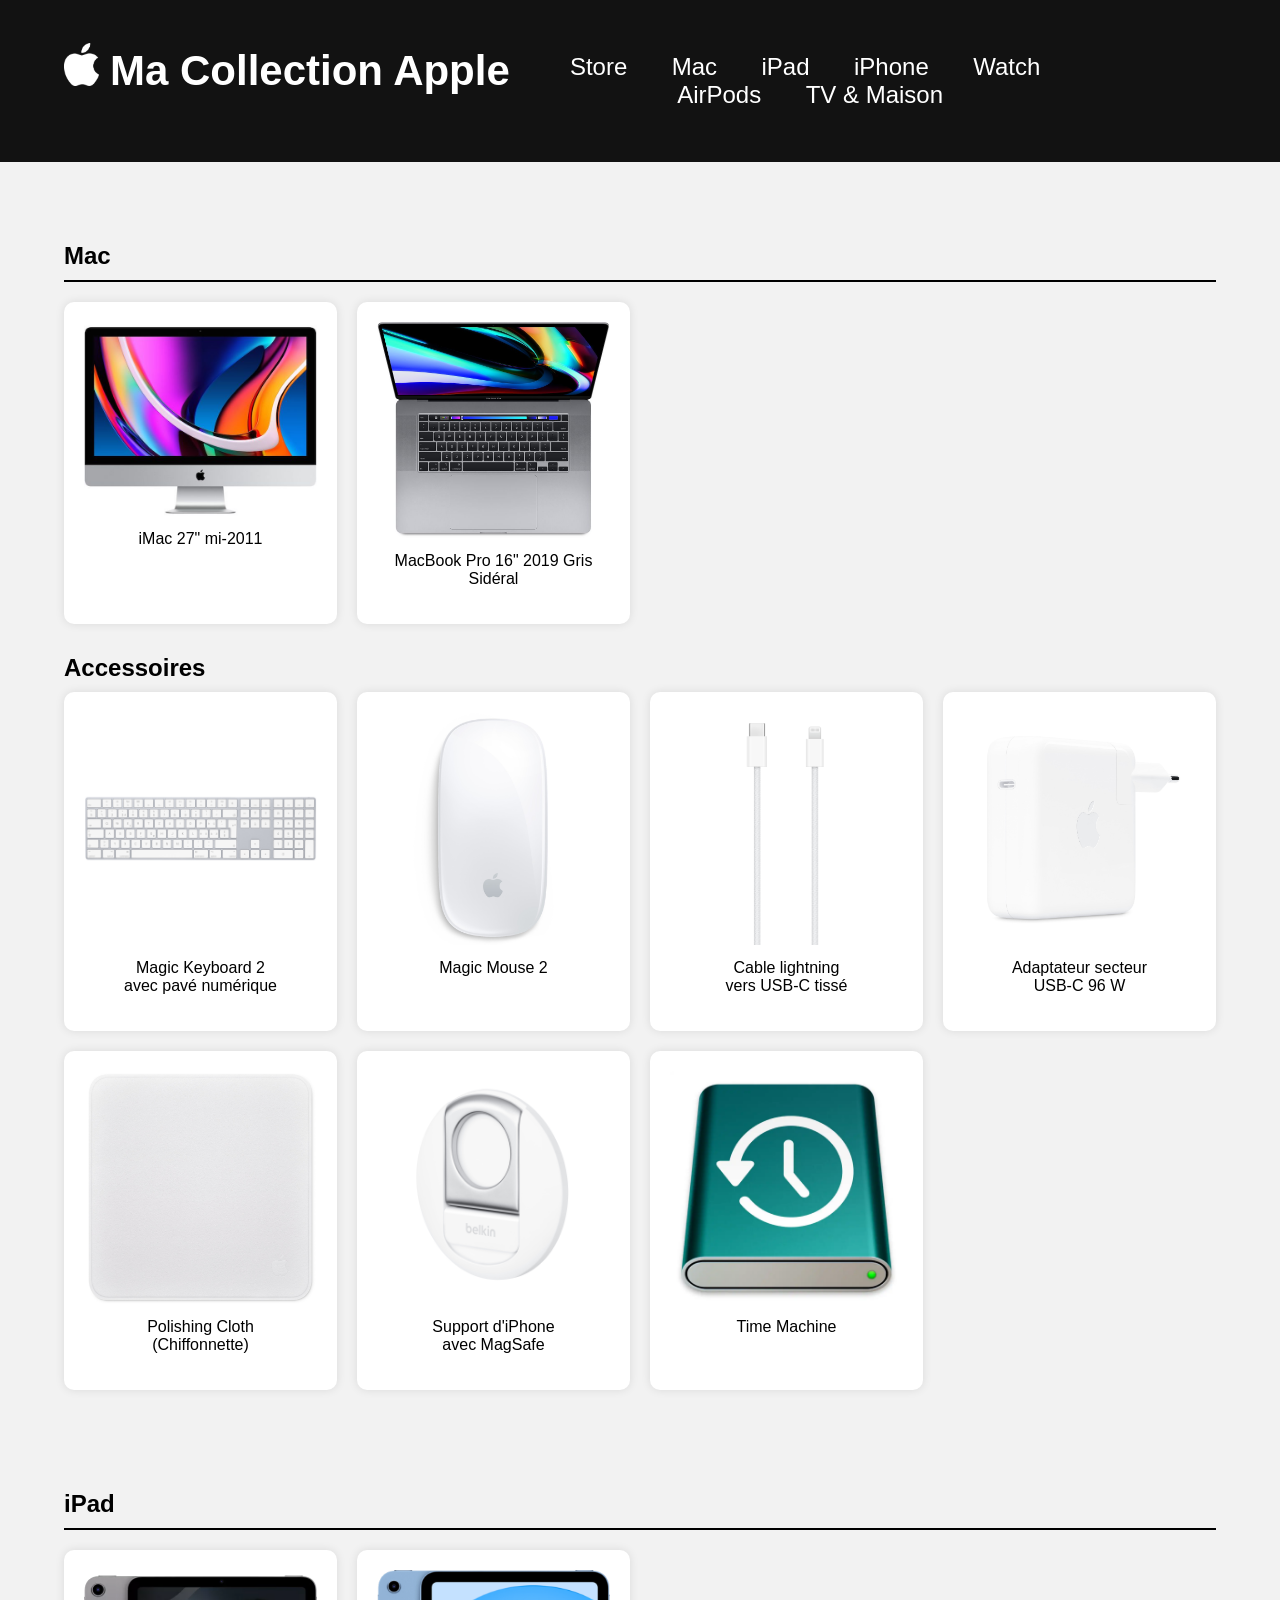
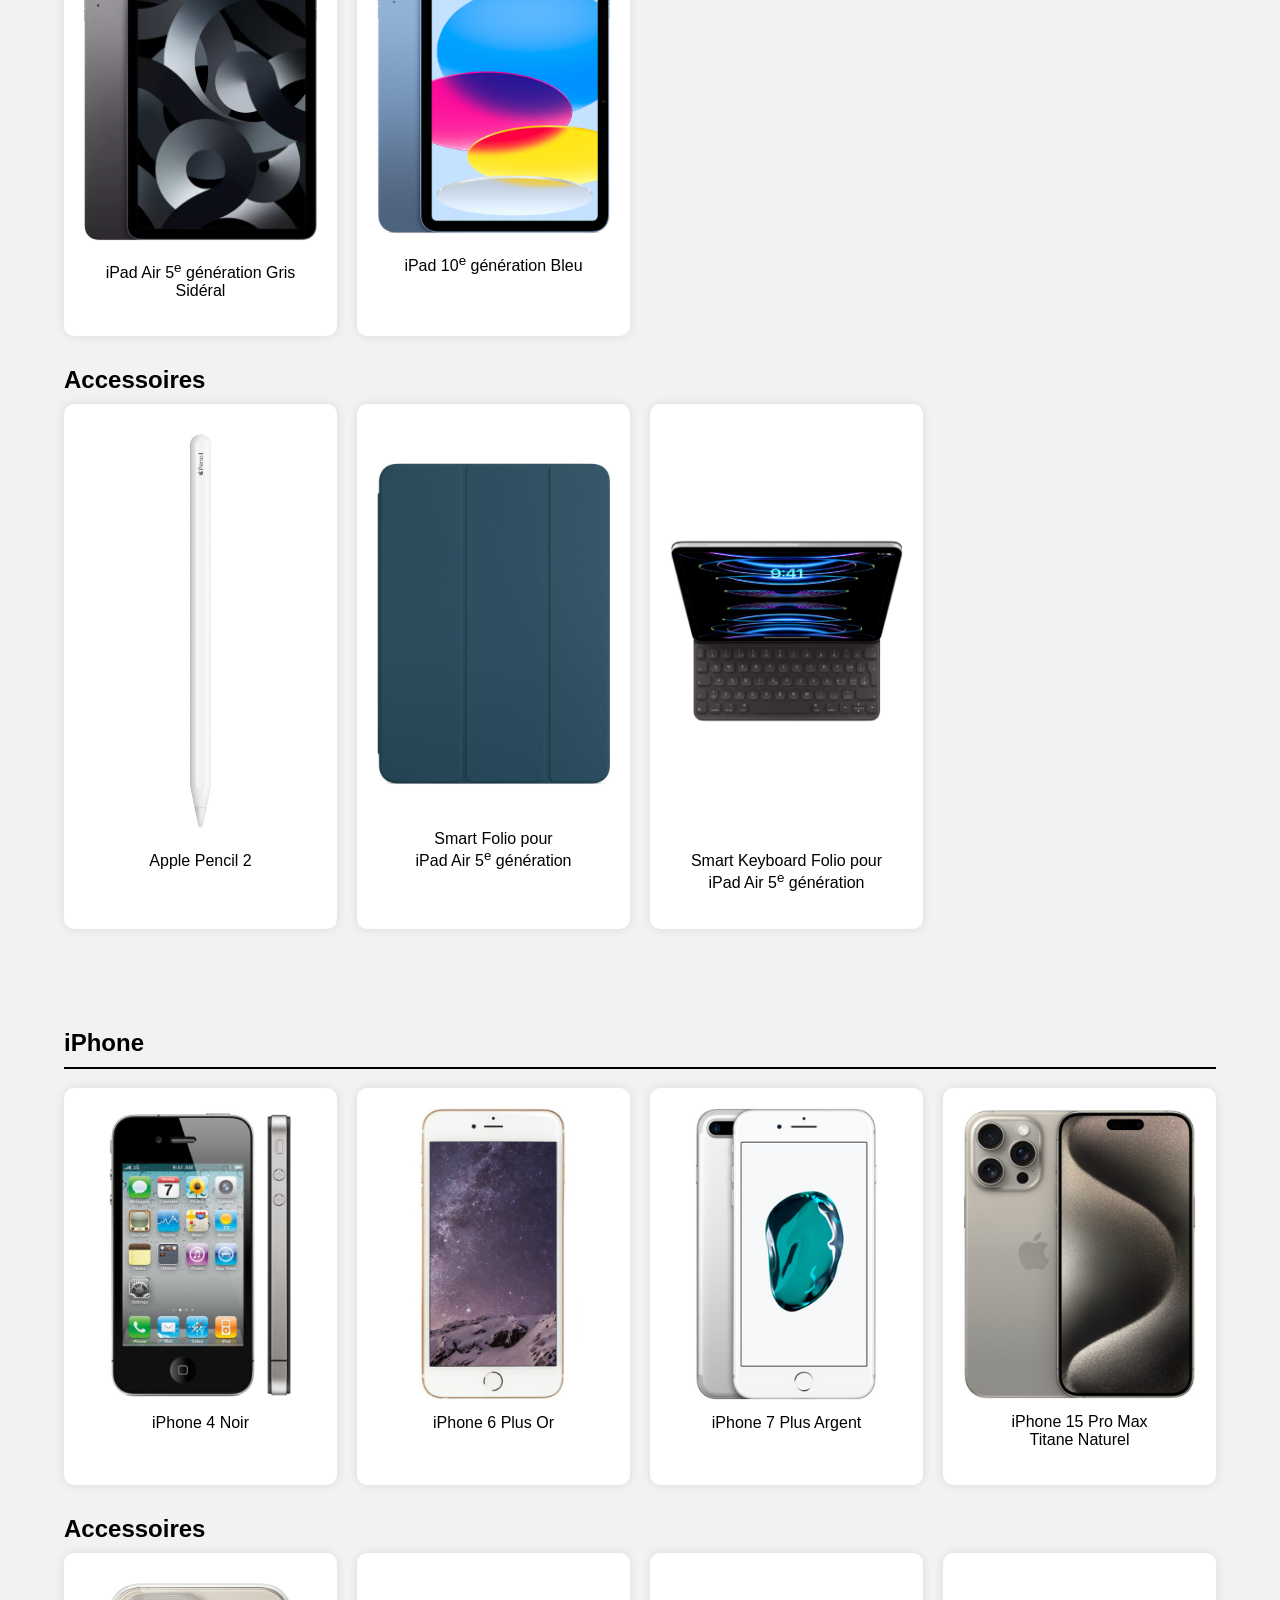
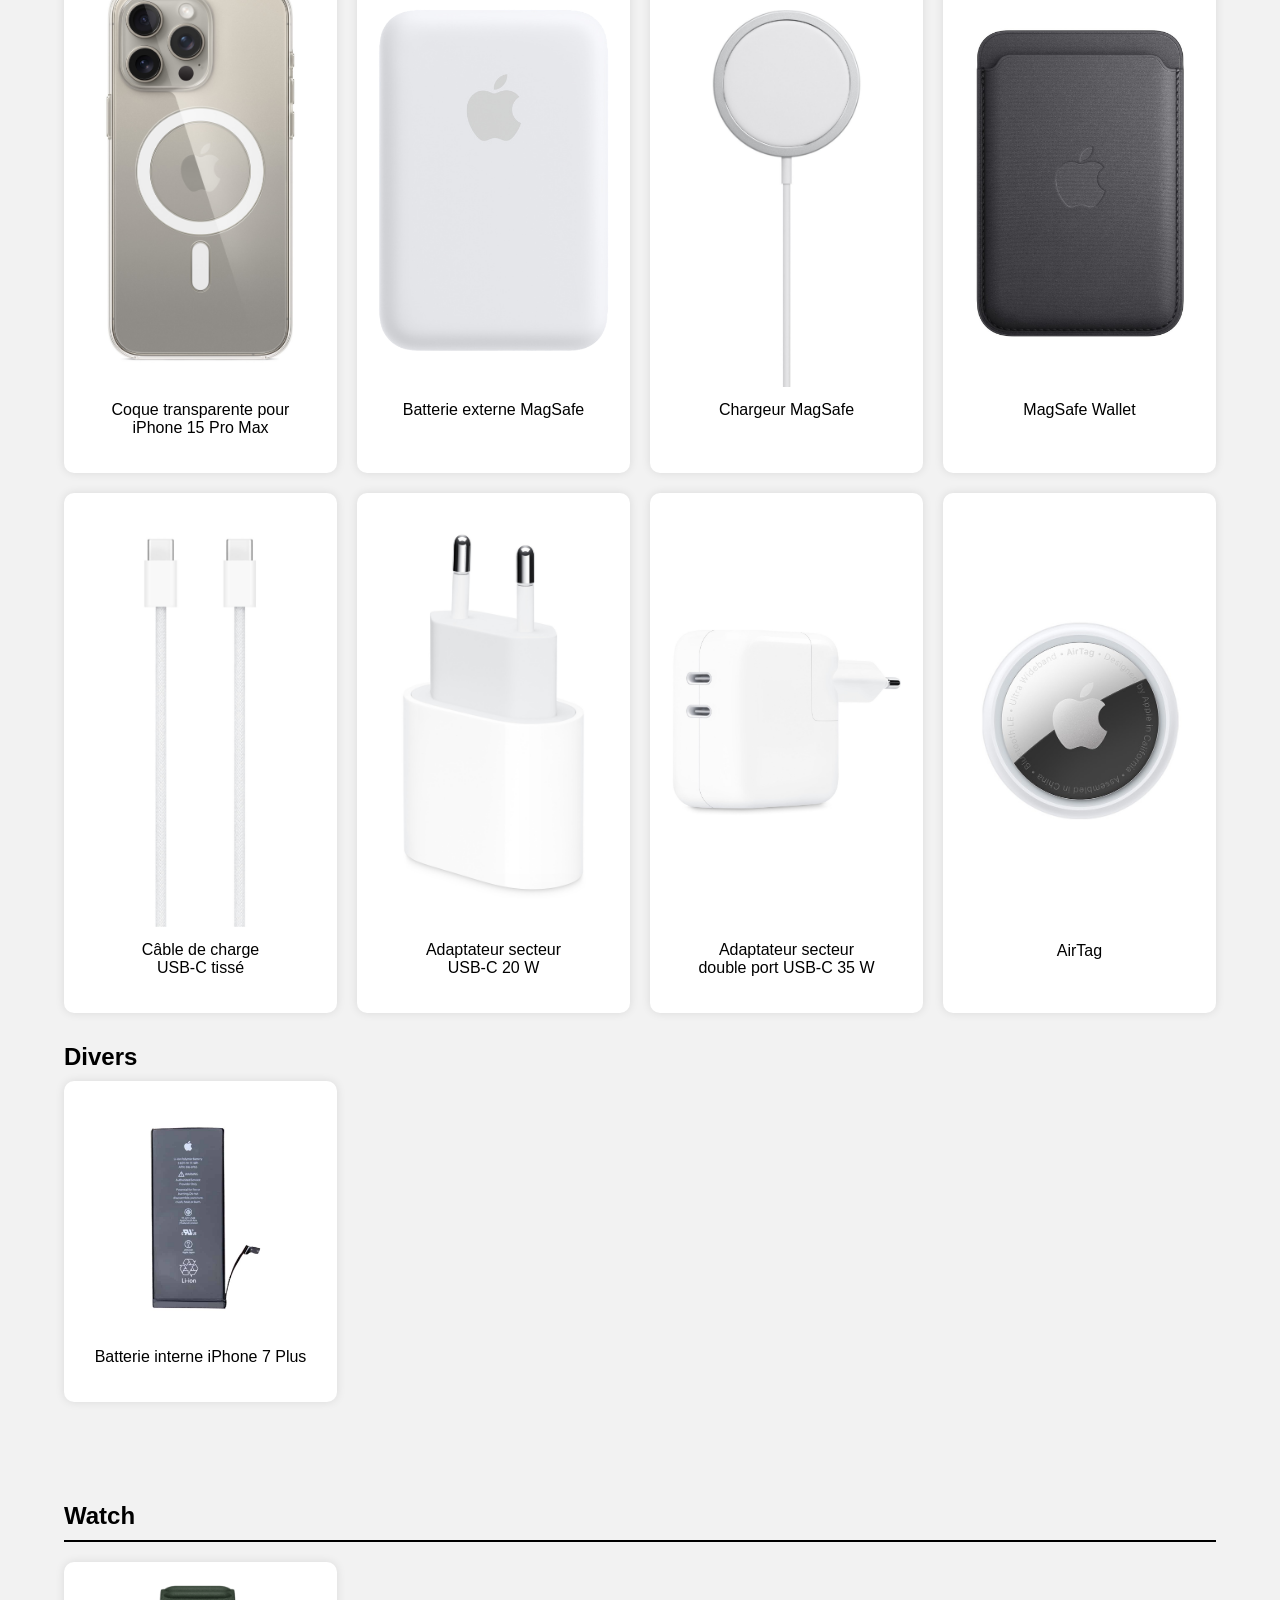
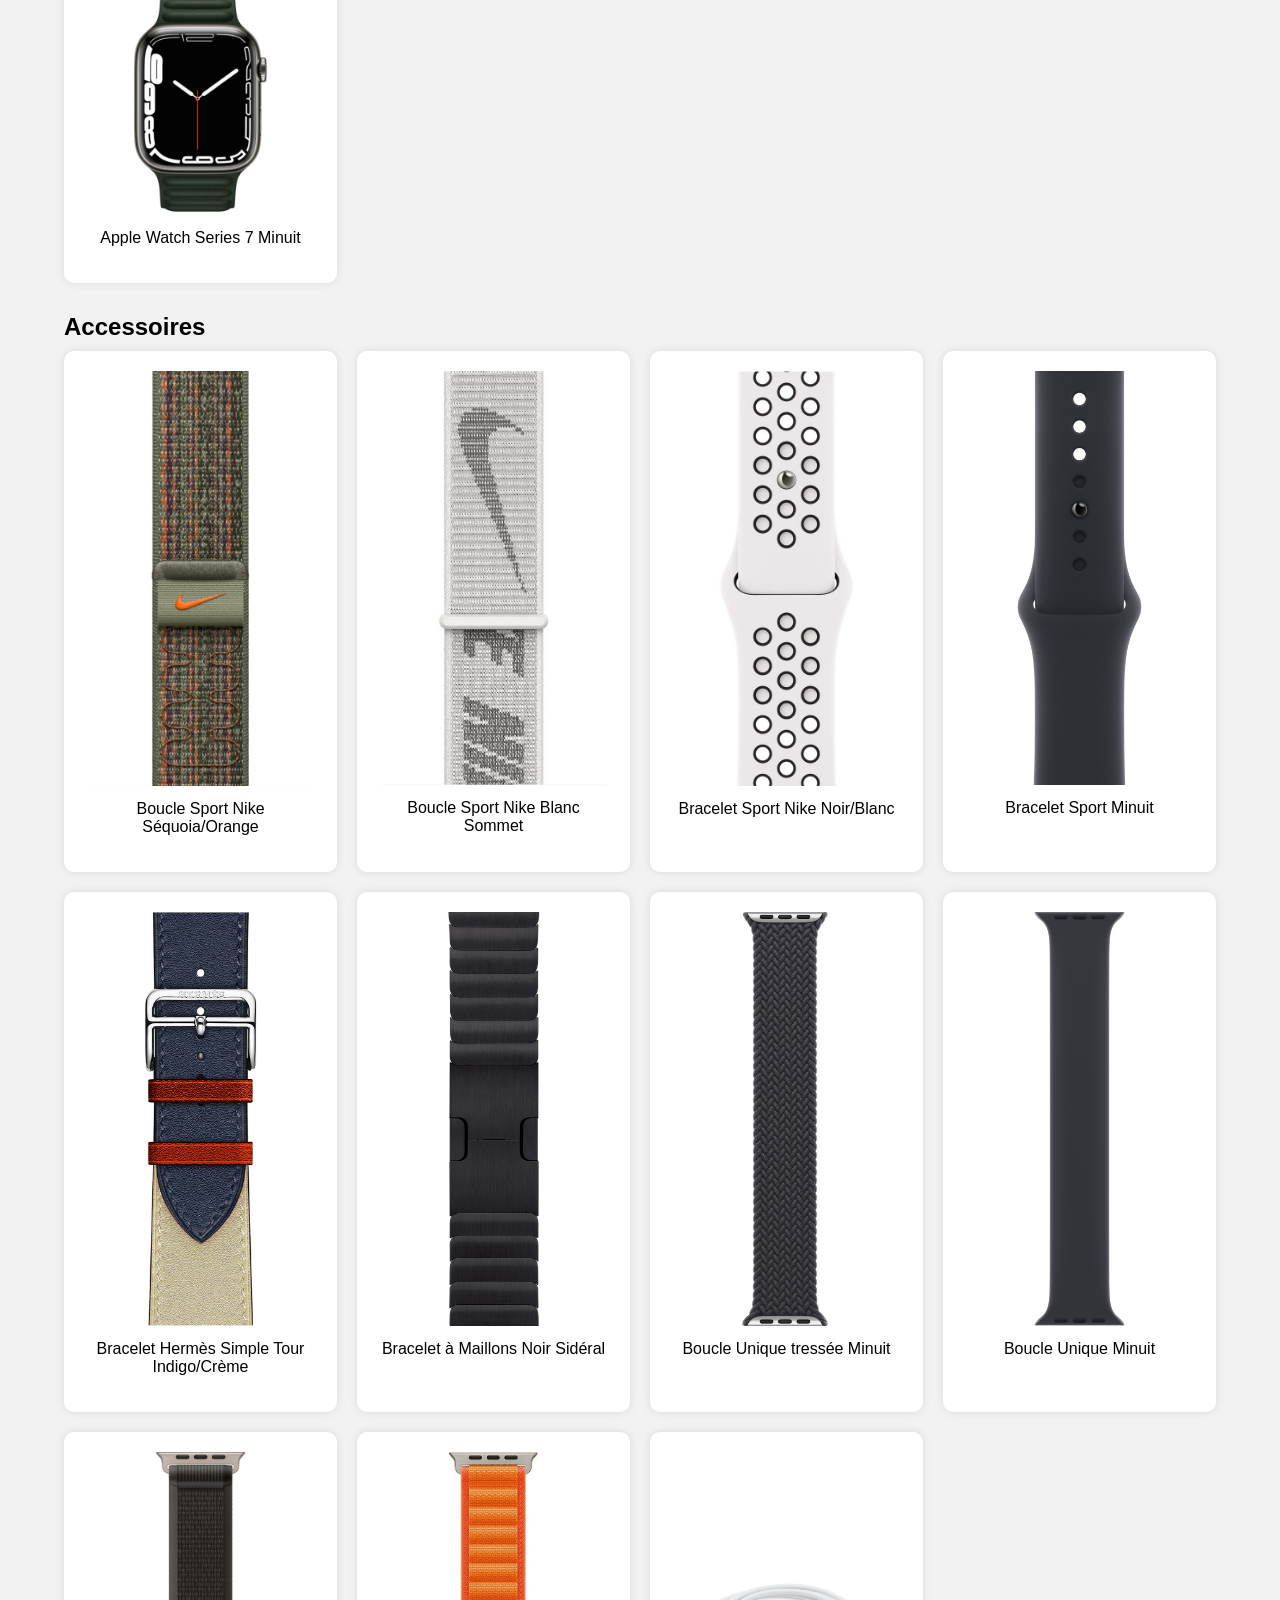
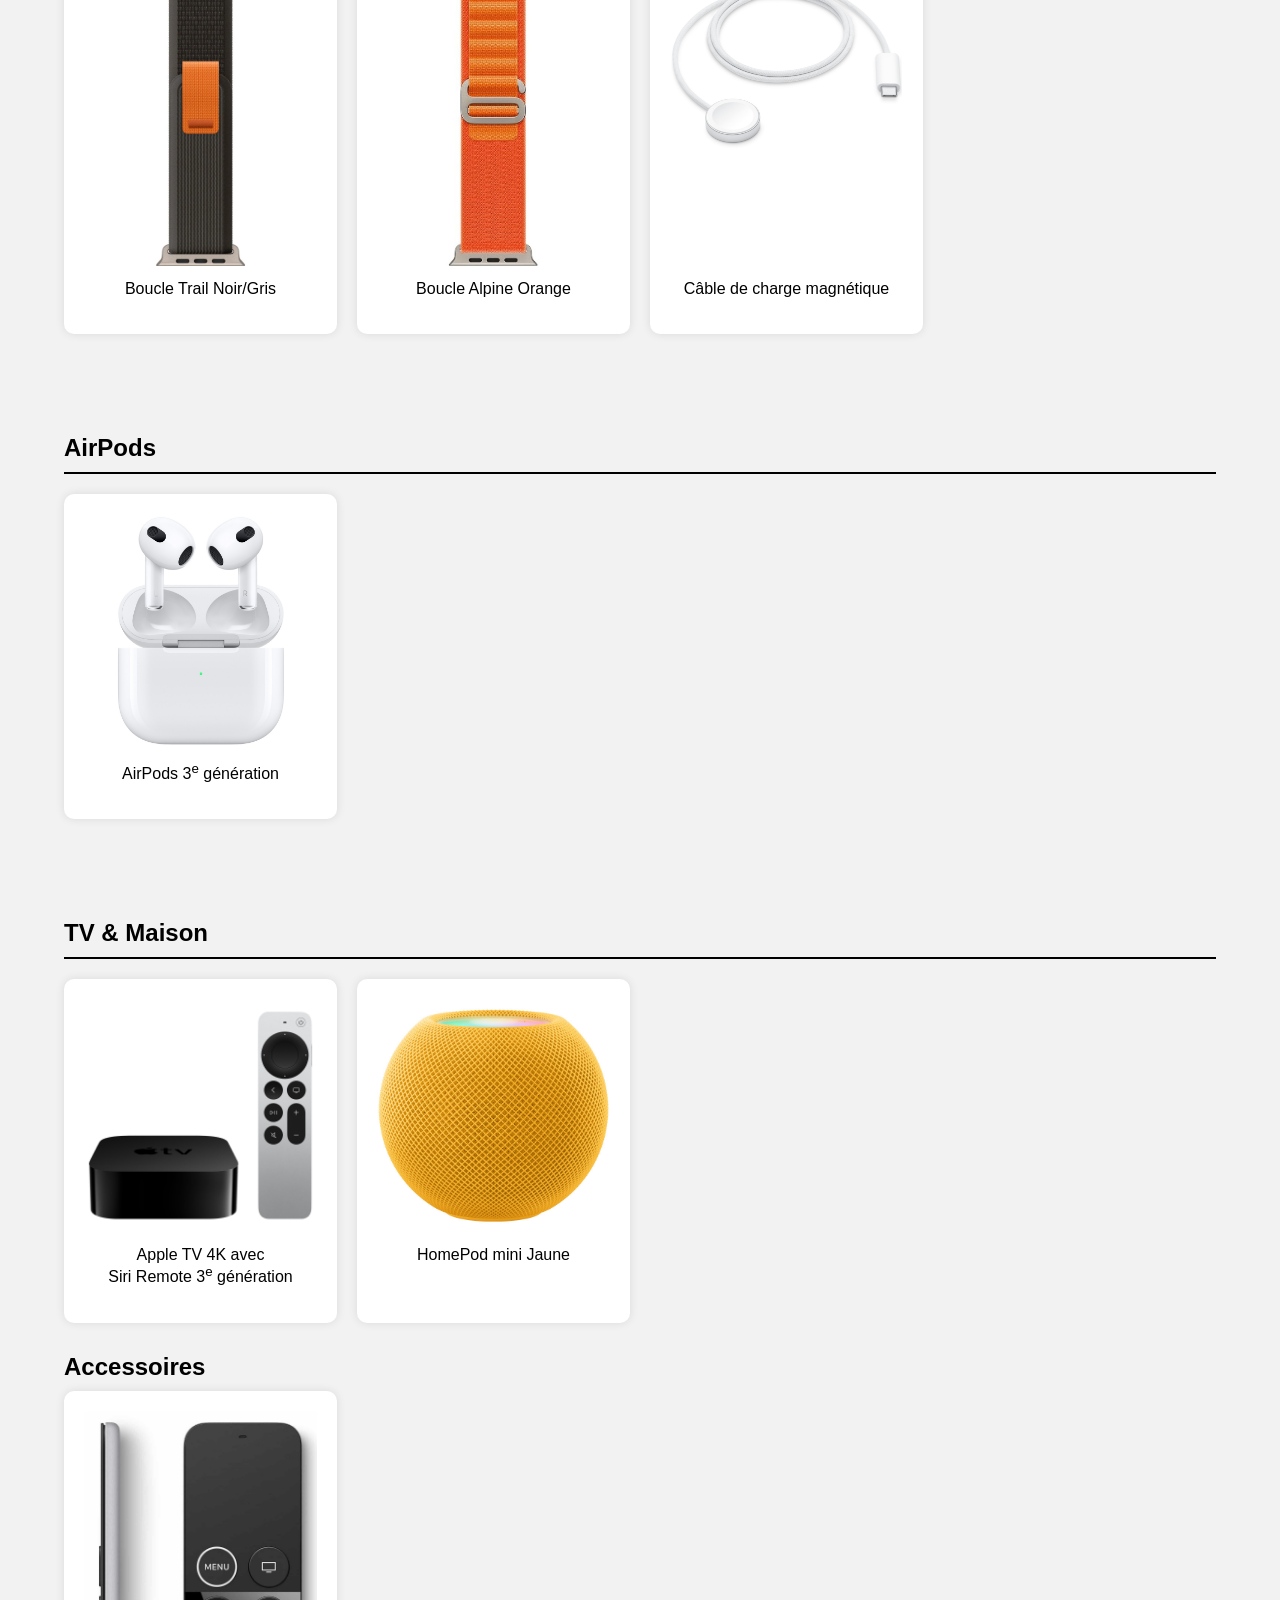
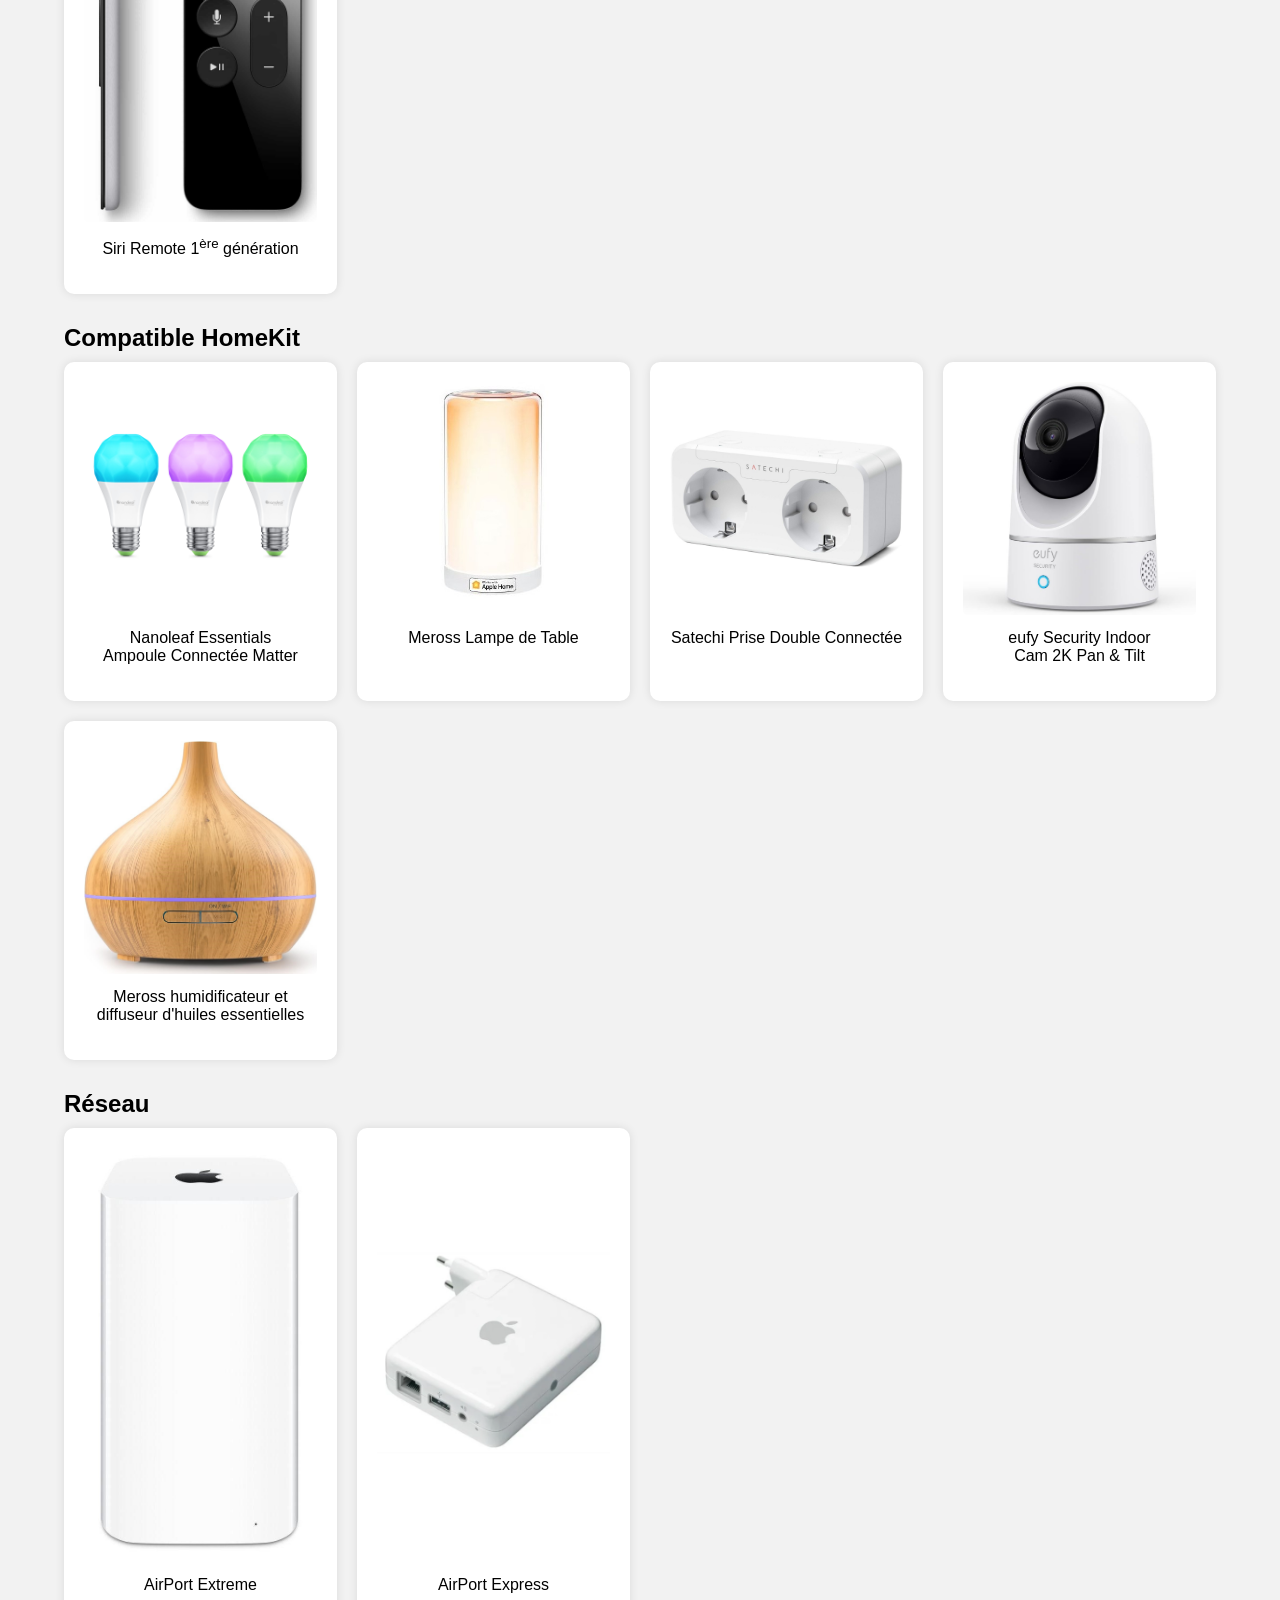
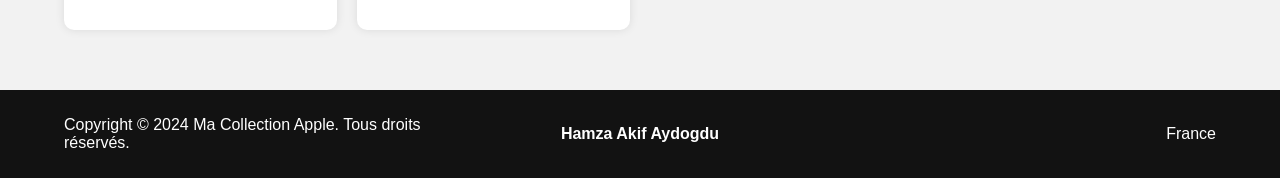
==== index.html @ ba4738dd "Modif de Fou" ====
<!DOCTYPE html>
<html lang="fr">

<head>
    <meta charset="UTF-8">
    <meta name="viewport" content="width=device-width, initial-scale=1.0">
    <title>Ma Collection Apple</title>
    <link rel="stylesheet" href="styles/styles.css">
    <link rel="shortcut icon" href="images/favicon.ico" type="image/x-icon">
    <link rel="apple-touch-icon" href="images/favicon.ico" type="image/x-icon">
    <link rel="icon" href="images/favicon.ico" type="image/x-icon">

    <script>
        function ouvrirOnglet() {
            var nouvelleFenetre = window.open("images/kiz_baddest_4K.jpg", "_blank");
            nouvelleFenetre.document.write('<html lang="en"><head><meta charset="UTF-8"><meta name="viewport" content="width=device-width, initial-scale=1.0"><title>K/DA</title><link rel="stylesheet" href="styles/styles_of_kiz.css"><link rel="shortcut icon" href="images/kiz.ico" type="image/x-icon"></head><body><div class="lejpg"><img src="images/kiz_baddest_4K.jpg" alt="Image K/DA"></div></body></html>');
            nouvelleFenetre.document.close();
        }
    </script>
</head>

<body>
    <header>
        <div class="container">
            <div class="logo">
                <img src="images/Apple_logo_white.png" alt="Logo Apple">
            </div>

            <div class="title">
                <h1>Ma Collection Apple</h1>
            </div>

            <nav>
                <div class="container">
                    <ul>
                        <li><a href="https://apple.com/fr/" target="_blank">Store</a></li>
                        <li><a href="#mac">Mac</a></li>
                        <li><a href="#ipad">iPad</a></li>
                        <li><a href="#iphone">iPhone</a></li>
                        <li><a href="#watch">Watch</a></li>
                        <li><a href="#airpods">AirPods</a></li>
                        <li><a href="#tvetmaison">TV &amp; Maison</a></li>
                    </ul>
                </div>
            </nav>
        </div>
    </header>

    <main>
        <!-- Mac -->
        <section id="mac" class="section">
            <div class="container">
                <h2>Mac</h2>

                <div class="grid">
                    <div class="product" title="iMac 27 Pouces Mi 2011, Argent">
                        <a href="https://support.apple.com/fr-fr/112569" target="_blank">
                            <img src="images/mac/imac-27.jpeg" alt='Image iMac 27" mi-2011'>
                        </a>
                        <p>iMac 27" mi-2011</p>
                    </div>

                    <div class="product" title="MacBook Pro 16 Pouces 2019, Gris sidéral">
                        <a href="https://support.apple.com/fr-fr/111932" target="_blank">
                            <img src="images/mac/macbookpro.jpeg" alt='Image MacBook Pro 16" 2019'>
                        </a>
                        <p>MacBook Pro 16" 2019 Gris Sidéral</p>
                    </div>
                </div>

                <nav>
                    <ul>
                        <li>
                            <b>Accessoires</b>
                        </li>
                    </ul>
                </nav>

                <div class="grid">
                    <div class="product" title="Le Magic Keyboard avec pavé numérique est un clavier étendu doté de touches de navigation pour un défilement rapide et de touches fléchées de taille standard pour les jeux. Son mécanisme à ciseaux garantit stabilité et précision de frappe, tandis que son profil abaissé assure confort d'utilisation. Le pavé numérique est parfait pour les tâches financières, et avec sa batterie intégrée offrant une longue autonomie, il reste opérationnel pendant au moins un mois entre deux charges.">
                        <a href="https://www.apple.com/fr/shop/product/MQ052SM/A/magic-keyboard-avec-pav%C3%A9-num%C3%A9rique-suisse" target="_blank">
                            <img src="images/mac/accessoires/magic_keyboard2.jpeg" alt="Image Magic keyboard">
                        </a>
                        <p>Magic Keyboard 2 <br> avec pavé numérique</p>
                    </div>

                    <div class="product" title="Sans fil et rechargeable, la Magic Mouse 2 offre un design optimisé pour une navigation fluide. Sa surface Multi-Touch permet des gestes intuitifs comme le balayage entre les pages web. Livrée avec un câble tissé USB-C vers Lightning pour la recharge et la connexion, elle se connecte automatiquement à votre Mac dès le déballage et offre environ un mois d'autonomie.">
                        <a href="https://www.apple.com/fr/shop/product/MK2E3Z/A/magic-mouse-surface-multi%E2%80%91touch-blanc" target="_blank">
                            <img src="images/mac/accessoires/magic_mouse2.jpeg" alt="Image Magic mouse">
                        </a>
                        <p>Magic Mouse 2</p>
                    </div>

                    <div class="product" title="Cable lightning vers USB-C tissé (Disponible uniqument avec les accessoires Magic Mouse, Magic Trackpad et Magic Keyboard)">
                        <a href="https://www.apple.com/fr/shop/product/MK2E3Z/A/magic-mouse-surface-multi%E2%80%91touch-blanc" target="_blank">
                            <img src="images/mac/accessoires/cable lightning to usb-c tressée.jpeg" alt="Image cable lightning vers USB-C tissé">
                        </a>
                        <p>Cable lightning <br> vers USB-C tissé</p>
                    </div>

                    <div class="product" title="Adaptateur secteur USB-C 96 W">
                        <a href="https://www.apple.com/fr/shop/product/MW2L3ZM/A/adaptateur-secteur-usb%E2%80%91c-96-w" target="_blank">
                            <img src="images/mac/accessoires/adaptateur_secteur_usbc_96w.jpeg" alt="Image adaptateur secteur USB-C 96 W">
                        </a>
                        <p>Adaptateur secteur <br> USB-C 96 W</p>
                    </div>

                    <div class="product" title="Constituée d'un matériau non abrasif doux au toucher, la chiffonnette nettoie n'importe quel écran Apple, y compris ceux en verre nano-texturé, de façon efficace et sûre.">
                        <a href="https://www.apple.com/fr/shop/product/MW693ZM/A/chiffonnette" target="_blank">
                            <img src="images/mac/accessoires/polishing_cloth.jpeg" alt="Image Polishing Cloth">
                        </a>
                        <p>Polishing Cloth <br> (Chiffonnette)</p>
                    </div>

                    <div class="product" title="Fixez de façon sécurisée l'iPhone compatible MagSafe à votre Mac portable pour profiter des nouvelles fonctionnalités, continuité sur l'appareil photo de la dernière version de macOS - une solution très pratique pour des appels FaceTime">
                        <a href="https://www.apple.com/fr/shop/product/HQ642ZM/A/support-d%E2%80%99iphone-belkin-avec-magsafe-pour-mac" target="_blank">
                            <img src="images/mac/accessoires/belkin.jpeg" alt="Image Support d'iPhone Belkin avec MagSafe pour Mac">
                        </a>
                        <p>Support d'iPhone <br> avec MagSafe</p>
                    </div>

                    <div class="product" title="Configurez la sauvegarde intégrale et sûre de votre mac en quelques minutes.">
                        <a href="https://support.apple.com/fr-fr/104984" target="_blank">
                            <img src="images/mac/accessoires/Time Machine.webp" alt="Image Time Machine">
                        </a>
                        <p>Time Machine</p>
                    </div>
                </div>
            </div>
        </section>

        <!-- iPad -->
        <section id="ipad" class="section">
            <div class="container">
                <h2>iPad</h2>

                <div class="grid">
                    <div class="product">
                        <a href="https://support.apple.com/fr-fr/111887/" target="_blank">
                            <img src="images/ipad/ipad_space_gray.webp" alt='Image iPad Air 5'>
                        </a>
                        <p>iPad Air 5<sup>e</sup> génération Gris Sidéral</p>
                    </div>

                    <div class="product">
                        <a href="https://www.apple.com/fr/ipad-10.9/specs/" target="_blank">
                            <img src="images/ipad/ipad_10.webp" alt='Image iPad 10'>
                        </a>
                        <p>iPad 10<sup>e</sup> génération Bleu</p>
                    </div>
                </div>

                <nav>
                    <ul>
                        <li>
                            <b>Accessoires</b>
                        </li>
                    </ul>
                </nav>

                <div class="grid">
                    <div class="product">
                        <a href="https://www.apple.com/fr/shop/product/MU8F2ZM/A/apple-pencil-2%E1%B5%89-g%C3%A9n%C3%A9ration" target="_blank">
                            <img src="images/ipad/accessoires/pencil.jpeg" alt="Image Pencil 2">
                        </a>
                        <p>Apple Pencil 2</p>
                    </div>

                    <div class="product">
                        <a href="https://www.apple.com/fr/shop/product/MNA73ZM/A/smart-folio-pour-ipad-air-5ᵉ-génération-bleu-marine" target="_blank">
                            <img src="images/ipad/accessoires/Smart_folio.jpeg" alt="Image Smart Folio">
                        </a>
                        <p>Smart Folio pour <br> iPad Air 5<sup>e</sup> génération</p>
                    </div>

                    <div class="product">
                        <a href="https://www.apple.com/fr/shop/product/MXNK2SM/A/smart-keyboard-folio-pour-ipad-pro-11-pouces-4ᵉ-génération-et-ipad-air-11-pouces-m2-suisse" target="_blank">
                            <img src="images/ipad/accessoires/Smart_keyboard_folio.jpeg" alt="Image Smart Keyboard Folio">
                        </a>
                        <p>Smart Keyboard Folio pour <br> iPad Air 5<sup>e</sup> génération</p>
                    </div>
                </div>
            </div>
        </section>

        <!-- iPhone -->
        <section id="iphone" class="section">
            <div class="container">
                <h2>iPhone</h2>

                <div class="grid">
                    <div class="product">
                        <a href="https://support.apple.com/fr-fr/112562" target="_blank">
                            <img src="images/iphone/iphone4.jpg" alt="Image iPhone 4">
                        </a>
                        <p>iPhone 4 Noir</p>
                    </div>

                    <div class="product">
                        <a href="https://support.apple.com/fr-fr/111940" target="_blank">
                            <img src="images/iphone/iphone6plus.png" alt="Image iPhone 6 Plus">
                        </a>
                        <p>iPhone 6 Plus Or</p>
                    </div>

                    <div class="product">
                        <a href="https://support.apple.com/fr-fr/111953" target="_blank">
                            <img src="images/iphone/iphone7plus.png" alt="Image iPhone 7 Plus">
                        </a>
                        <p>iPhone 7 Plus Argent</p>
                    </div>

                    <div class="product">
                        <a href="https://support.apple.com/fr-fr/111828" target="_blank">
                            <img src="images/iphone/iphone15promax.png" alt="Image iPhone 15 Pro Max">
                        </a>
                        <p>iPhone 15 Pro Max <br> Titane Naturel</p>
                    </div>                    
                </div>

                <nav>
                    <ul>
                        <li>
                            <b>Accessoires</b>
                        </li>
                    </ul>
                </nav>

                <div class="grid">
                    <div class="product">
                        <a href="https://www.apple.com/fr/shop/product/MT233ZM/A/coque-transparente-avec-magsafe-pour-iphone-15-pro-max" target="_blank">
                            <img src="images/iphone/accessoires/clear_case.jpeg" alt="Image coque iPhone 15 Pro Max">
                        </a>
                        <p>Coque transparente pour <br> iPhone 15 Pro Max</p>
                    </div>

                    <div class="product">
                        <a href="https://support.apple.com/fr-fr/111857" target="_blank">
                            <img src="images/iphone/accessoires/magsafe_battery_pack.png" alt="Image Magsafe Battery Pack">
                        </a>
                        <p>Batterie externe MagSafe</p>
                    </div>

                    <div class="product">
                        <a href="https://www.apple.com/fr/shop/product/MX6X3ZM/A/chargeur-magsafe-1-m" target="_blank">
                            <img src="images/iphone/accessoires/magsafe.jpeg" alt="Image Magsafe">
                        </a>
                        <p>Chargeur MagSafe</p>
                    </div>

                    <div class="product">
                        <a href="https://www.apple.com/fr/shop/product/MA6W4ZM/A/porte%E2%80%91cartes-en-tissage-fin-pour-iphone-avec-magsafe-noir" target="_blank">
                            <img src="images/iphone/accessoires/magsafe_wallet.jpeg" alt="Image Magsafe Wallet">
                        </a>
                        <p>MagSafe Wallet</p>
                    </div>

                    <div class="product">
                        <a href="https://www.apple.com/fr/shop/product/MW493ZM/A/c%C3%A2ble-de-charge-usb%E2%80%91c-60-w-1-m" target="_blank">
                            <img src="images/iphone/accessoires/usbc_cable.jpeg" alt="Image Cable USB-C tissé">
                        </a>
                        <p>Câble de charge <br> USB-C tissé</p>
                    </div>

                    <div class="product" title="Adaptateur secteur USB-C 20 W">
                        <a href="https://www.apple.com/fr/shop/product/MUVV3ZM/A/adaptateur-secteur-usb%E2%80%91c-20-w" target="_blank">
                            <img src="images/iphone/accessoires/chargeur.jpeg" alt="Image Adaptateur secteur 20 W">
                        </a>
                        <p>Adaptateur secteur <br> USB-C 20 W</p>
                    </div>

                    <div class="product" title="Adaptateur secteur double port USB-C 35 W">
                        <a href="https://www.apple.com/fr/shop/product/MW2K3ZM/A/adaptateur-secteur-double-port-usb-c-35-w" target="_blank">
                            <img src="images/iphone/accessoires/adaptateur_secteur_double_port_usbc_35w.jpeg" alt="Image Adaptateur secteur double port USB-C 35 W">
                        </a>
                        <p>Adaptateur secteur <br> double port USB-C 35 W</p>
                    </div>

                    <div class="product">
                        <a href="https://www.apple.com/fr/airtag/" target="_blank">
                            <img src="images/iphone/accessoires/airtag.jpeg" alt="Image AirTag">
                        </a>
                        <p>AirTag</p>
                    </div>
                </div>

                <nav>
                    <ul>
                        <li>
                            <b>Divers</b>
                        </li>
                    </ul>
                </nav>

                <div class="grid">
                    <div class="product">
                        <img src="images/iphone/accessoires/divers/Batterie-originale-pour-iPhone-7-Plus.jpeg" alt="Image Batterie interne iPhone 7 Plus">
                        <p>Batterie interne iPhone 7 Plus</p>
                    </div>
                </div>
            </div>
        </section>

        <!-- Apple Watch -->
        <section id="watch" class="section">
            <div class="container">
                <h2>Watch</h2>

                <div class="grid">
                    <div class="product">
                        <a href="https://support.apple.com/fr-fr/111909" target="_blank">
                            <img src="images/watch/apple_watch_series7.png" alt='Image Apple Watch Series 7'>
                        </a>
                        <p>Apple Watch Series 7 Minuit</p>
                    </div>
                </div>

                <nav>
                    <ul>
                        <li>
                            <b>Accessoires</b>
                        </li>
                    </ul>
                </nav>

                <div class="grid">
                    <div class="product">
                        <a href="https://www.apple.com/fr/shop/product/MXU33ZM/A/boucle-sport-nike-vert-gris-46-mm" target="_blank">
                            <img src="images/watch/accessoires/sequoia_nike_loop.jpg" alt="Image Boucle Sport Nike Séquoia/Orange">
                        </a>
                        <p>Boucle Sport Nike <br> Séquoia/Orange</p>
                    </div>

                    <div class="product">
                        <a href="https://www.apple.com/fr/shop/product/MXL53ZM/A/boucle-sport-nu%C3%A9e-bleue-46-mm" target="_blank">
                            <img src="images/watch/accessoires/boucle sport nike.jpg" alt="Image Boucle Sport Nike Blanc Sommet">
                        </a>
                        <p>Boucle Sport Nike Blanc Sommet</p>
                    </div>

                    <div class="product">
                        <a href="https://www.apple.com/fr/shop/product/MYL53ZM/A/bracelet-sport-nike-platine-pur-46-mm-m-l" target="_blank">
                            <img src="images/watch/accessoires/nike_loop.jpg" alt="Image Bracelet Sport Nike">
                        </a>
                        <p>Bracelet Sport Nike Noir/Blanc</p>
                    </div>

                    <div class="product">
                        <a href="https://www.apple.com/fr/shop/product/MT3F3ZM/A/bracelet-sport-minuit-45-mm-m-l" target="_blank">
                            <img src="images/watch/accessoires/boucle_sport_minuit.jpeg" alt='Image Bracelet Sport minuit'>
                        </a>
                        <p>Bracelet Sport Minuit</p>
                    </div>

                    <div class="product">
                        <a href="https://www.apple.com/fr/shop/product/MTHH3ZM/A/apple-watch-herm%C3%A8s-bracelet-simple-tour-twill-jump-noir-gold-de-45-mm" target="_blank">
                            <img src="images/watch/accessoires/hermes.jpg" alt="Image Bracelet Hermès">
                        </a>
                        <p>Bracelet Hermès Simple Tour Indigo/Crème</p>
                    </div>

                    <div class="product">
                        <a href="https://www.apple.com/fr/shop/product/MXMK3ZM/A/bracelet-%C3%A0-maillons-ardoise-46-mm" target="_blank">
                            <img src="images/watch/accessoires/bracelet_maillons.jpeg" alt="Image Bracelet à Maillons">
                        </a>
                        <p>Bracelet à Maillons Noir Sidéral</p>
                    </div>

                    <div class="product">
                        <a href="https://www.apple.com/fr/shop/product/MY303ZM/A/bracelet-boucle-unique-tress%C3%A9e-minuit-46-mm-taille-8" target="_blank">
                            <img src="images/watch/accessoires/boucle_unique_tressée.jpeg" alt="Image Boucle unique tressée minuit">
                        </a>
                        <p>Boucle Unique tressée Minuit</p>
                    </div>

                    <div class="product">
                        <a href="https://www.apple.com/fr/shop/product/MYAF3ZM/A/bracelet-boucle-unique-noir-46-mm-taille-8" target="_blank">
                            <img src="images/watch/accessoires/boucle_unique.jpeg" alt="Image Boucle unique minuit">
                        </a>
                        <p>Boucle Unique Minuit</p>
                    </div>

                    <div class="product">
                        <a href="https://www.apple.com/fr/shop/product/MXTR3ZM/A/boucle-trail-noir-49-mm-m-l-finition-titane-naturel" target="_blank">
                            <img src="images/watch/accessoires/loop_trail.jpg" alt="Image Boucle Trail Noir/Gris">
                        </a>
                        <p>Boucle Trail Noir/Gris</p>
                    </div>

                    <div class="product">
                        <a href="https://www.apple.com/fr/shop/product/MXN23ZM/A/boucle-alpine-sahara-49-mm-medium-finition-titane-naturel" target="_blank">
                            <img src="images/watch/accessoires/alpine_loop.jpg" alt="Image Boucle Alpine Orange">
                        </a>
                        <p>Boucle Alpine Orange</p>
                    </div>

                    <div class="product">
                        <a href="https://www.apple.com/fr/shop/product/MT0H3ZM/A/câble-de-charge-rapide-magnétique-vers-usb%E2%80%91c-pour-apple-watch-1-m" target="_blank">
                            <img src="images/watch/accessoires/charging_cable.jpeg" alt="Image Cable de charge">
                        </a>
                        <p>Câble de charge magnétique</p>
                    </div>
                </div>
            </div>
        </section>

        <!-- AirPods -->
        <section id="airpods" class="section">
            <div class="container">
                <h2>AirPods</h2>

                <div class="grid">
                    <div class="product">
                        <a href="https://support.apple.com/fr-fr/111863" target="_blank">
                            <img src="images/airpods/airpods3.jpeg" alt='Image AirPods 3'>
                        </a>
                        <p>AirPods 3<sup>e</sup> génération</p>
                    </div>
                </div>
            </div>
        </section>

        <!-- Tv et Maison -->
        <section id="tvetmaison" class="section">
            <div class="container">
                <h2>TV &amp; Maison</h2>

                <div class="grid">
                    <div class="product">
                        <a href="https://support.apple.com/fr-fr/111922" target="_blank">
                            <img src="images/tv/tv.png" alt='Image Apple TV 4K'>
                        </a>
                        <p>Apple TV 4K avec <br> Siri Remote 3<sup>e</sup> génération</p>
                    </div>

                    <div class="product">
                        <a href="https://www.apple.com/fr/homepod-mini/specs/" target="_blank">
                            <img src="images/homepod/homepodmini_yellow.jpg" alt='Image HomePod mini'>
                        </a>
                        <p>HomePod mini Jaune</p>
                    </div>
                </div>

                <nav>
                    <ul>
                        <li>
                            <b>Accessoires</b>
                        </li>
                    </ul>
                </nav>

                <div class="grid">
                    <div class="product">
                        <a href="https://support.apple.com/fr-fr/103233" target="_blank">
                            <img src="images/tv/accessoires/apple-siri-remote.jpg" alt="Image Siri Remote">
                        </a>
                        <p>Siri Remote 1<sup>ère</sup> génération</p>
                    </div>
                </div>

                <nav>
                    <ul>
                        <li>
                            <b>Compatible HomeKit</b>
                        </li>
                    </ul>
                </nav>

                <div class="grid">
                    <div class="product">
                        <a href="https://www.apple.com/fr/shop/product/HQX02B/A/ampoule-connectée-e27-essentials-matter-de-nanoleaf-ampoule-led-intelligente-compatible-thread-et-matter-blanc-et-couleur-pack-de-3" target="_blank">
                            <img src="images/maison/Nanoleaf.jpeg" alt='Image Nanoleaf Light Bulb'>
                        </a>
                        <p>Nanoleaf Essentials <br> Ampoule Connectée Matter</p>
                    </div>

                    <div class="product">
                        <a href="https://www.amazon.fr/Veilleuse-Intelligente-Compatible-SmartThings-Multicolore/dp/B08L3B8ZMX/ref=sr_1_5?crid=12SSCL1OD7ESF&dib=eyJ2IjoiMSJ9.[base64].BaN8hkaEImHkqaWo0m9qRUOLjUro2Px6aCo_Yj0TQVA&dib_tag=se&keywords=meross%2Blampe&qid=1712350888&sprefix=%2Caps%2C313&sr=8-5&th=1" target="_blank">
                            <img src="images/maison/meross_lampe.jpeg" alt='Image Meross Lampe de Table'>
                        </a>
                        <p>Meross Lampe de Table</p>
                    </div>

                    <div class="product">
                        <a href="https://www.amazon.fr/dp/B091JF1Z4Y?ref=nb_sb_ss_w_as-reorder_k0_1_4&amp=&crid=U3G8CDVAEBZW&amp=&sprefix=sate" target="_blank">
                            <img src="images/maison/Satechi_double_prise.jpeg" alt='Image Satechi prise connecté'>
                        </a>
                        <p>Satechi Prise Double Connectée</p>
                    </div>

                    <div class="product">
                        <a href="https://www.amazon.fr/eufy-int%C3%A9rieure-d%C3%A9tection-Compatible-Assistants/dp/B086LBCQJL/ref=sr_1_5?__mk_fr_FR=%C3%85M%C3%85%C5%BD%C3%95%C3%91&crid=3D1LT5KY1PKZQ&dib=eyJ2IjoiMSJ9.[base64].nEsO4n9Qe5r7VERRQzZBJulPu4CePS3vqT3E4Ctb9dE&dib_tag=se&keywords=cam%C3%A9ra+connect%C3%A9e+homekit&qid=1713131025&sprefix=cam%C3%A9ra+connect%C3%A9e+homekit%2Caps%2C66&sr=8-5" target="_blank">
                            <img src="images/maison/eufy camera pan&tilt.jpg" alt="Image eufy Security Indoor Camera Surveillance WiFi">
                        </a>
                        <p>eufy Security Indoor <br> Cam 2K Pan & Tilt</p>
                    </div>

                    <div class="product">
                        <a href="https://www.amazon.fr/Diffuseur-Essentielles-Compatible-Humidificateur-Ultrasonique/dp/B09P55ZYJS/ref=sr_1_27?crid=MNWNTP7JK4KC&dib=eyJ2IjoiMSJ9.[base64].EQEh11RJ1ZqRw6h4s6EoegCa_-zgNld1IYcRjqjd_Bc&dib_tag=se&keywords=meross&qid=1715514632&sprefix=mer%2Caps%2C81&sr=8-27&th=1" target="_blank">
                            <img src="images/maison/meross_humidificateur.jpg" alt="Image Meross Humidificateur/Essential Oil Diffuser">
                        </a>
                        <p>Meross humidificateur et <br> diffuseur d'huiles essentielles</p>
                    </div>
                </div>

                <nav>
                    <ul>
                        <li>
                            <b>Réseau</b>
                        </li>
                    </ul>
                </nav>

                <div class="grid">
                    <div class="product">
                        <a href="https://support.apple.com/fr-fr/112419" target="_blank">
                            <img src="images/airport/AirPort Extreme.jpg" alt='Image AirPort Extreme'>
                        </a>
                        <p>AirPort Extreme</p>
                    </div>

                    <div class="product">
                        <a href="https://support.apple.com/fr-ne/112477" target="_blank">
                            <img src="images/airport/AirPort Express.png" alt='Image AirPort Express'>
                        </a>
                        <p>AirPort Express</p>
                    </div>
                </div>
            </div>
        </section>
    </main>

    <footer>
        <div class="container">
            <div class="copyright"><p>Copyright <a class="kiz_change-color" href="javascript:void(0)" onclick="ouvrirOnglet()">&copy;</a> 2024 Ma Collection Apple. Tous droits réservés.</p></div>
            
            <div class="author">
                <h4>Hamza Akif Aydogdu</h4>
            </div>
            
            <div class="region">
                <a href="regions.html">
                    <p>France</p>
                </a>
            </div>
        </div>
    </footer>
</body>
</html>
---- styles/styles.css ----
* {
    scroll-behavior: smooth;
}

body {
    font-family: "HelveticaNeue-Light", "Helvetica Neue Light", "Helvetica Neue", 
  Helvetica, Arial, "Lucida Grande", sans-serif;
    margin: 0;
    padding: 0;
    background-color: #f2f2f2;
}

header {
    background-color: #121212;
    color: #fff;
    padding: 5px 0;
}

.container {
    width: 90%;
    margin: 0 auto;
}

.container::after {
    content: "";
    display: table;
    clear: both;
}

.logo {
    float: left;
    padding-top: 16px;
}

.logo img {
    width: 35px;
    padding-right: 11px;
    padding-top: 22px;
}

.title {
    float: left;
    padding-top: 14px;
    font-size: 21px;
}

nav {
    background-color: #121212;
}

nav ul {
    list-style-type: none;
    margin: 0;
    padding: 48px;
    text-align: center;
    
}

nav ul li {
    display: inline-block;
    margin-right: 10px;
    font-size: 1.5em;
}

nav ul li:last-child {
    margin-right: 0;
}

nav ul li a {
    color: #fff;
    text-decoration: none;
    padding: 10px 15px;
    border-radius: 5px;
}

main {
    padding: 20px 0;
}

.section {
    padding: 40px 0;
}

.section h2 {
    border-bottom: 2px solid #000;
    padding-bottom: 10px;
}

.grid {
    display: grid;
    grid-template-columns: repeat(auto-fill, minmax(250px, 1fr));
    grid-gap: 20px;
}

.product {
    background-color: #fff;
    border-radius: 10px;
    box-shadow: 0 0 10px rgba(0, 0, 0, 0.1);
    padding: 20px;
    transition: transform 0.3s ease;
}

.product p {
    text-align: center;
    margin-top: 10px;
}

.product:hover {
    transform: translateY(-5px);
}

.product img {
    max-width: 100%;
    height: auto;
    border-radius: 5px;
}

.section .container nav {
    margin-top: 25px;
    margin-bottom: 10px;
}

main nav ul {
    list-style-type: none;
    padding: 0;
    text-align: left;
    background-color: #f2f2f2;
}

main nav ul li {
    position: relative;
    display: inline-block;
    padding-top: 5px;
}

main nav ul li a {
    display: block;
    padding: 10px 15px;
    font-family: "HelveticaNeue-Light", "Helvetica Neue Light", "Helvetica Neue", 
    Helvetica, Arial, "Lucida Grande", sans-serif;
    color: #000;
}

main nav ul ul {
    display: none;
    position: absolute;
    top: 100%;
    left: 0;
    background-color: #fff;
    border: 1px solid #ccc;
    text-align: center;
}

main nav ul ul li {
    display: block;
}

main nav ul li:hover > ul {
    display: block;
}

footer {
    background-color: #121212;
    color: #FFF;
    padding: 10px 0;
}

footer .container {
    display: flex;
    justify-content: space-between;
    align-items: center;
}

footer .copyright,
footer .author,
footer .region {
    flex: 1;
    text-align: center;
}

footer .copyright {
    text-align: left;
}

footer .region {
    text-align: right;
}

footer .copyright .kiz_change-color:link,
footer .copyright .kiz_change-color:hover,
footer .copyright .kiz_change-color:visited {
    color: #FFF;
    text-decoration: none;
}

footer .copyright .kiz_change-color:active {
    color: fuchsia;
    text-decoration: none;
}

footer .region a:link,
footer .region a:visited {
    color: #FFF;
    text-decoration: none;
}

footer .region:hover {
    text-decoration: underline;
}
---- styles/styles_of_kiz.css ----
body {
    background-color: #24222d;
    background-size: contain;
}

.lejpg {
    display: flex;
    justify-content: center;
}

img {
    max-width: 92%;
    height: auto;
}
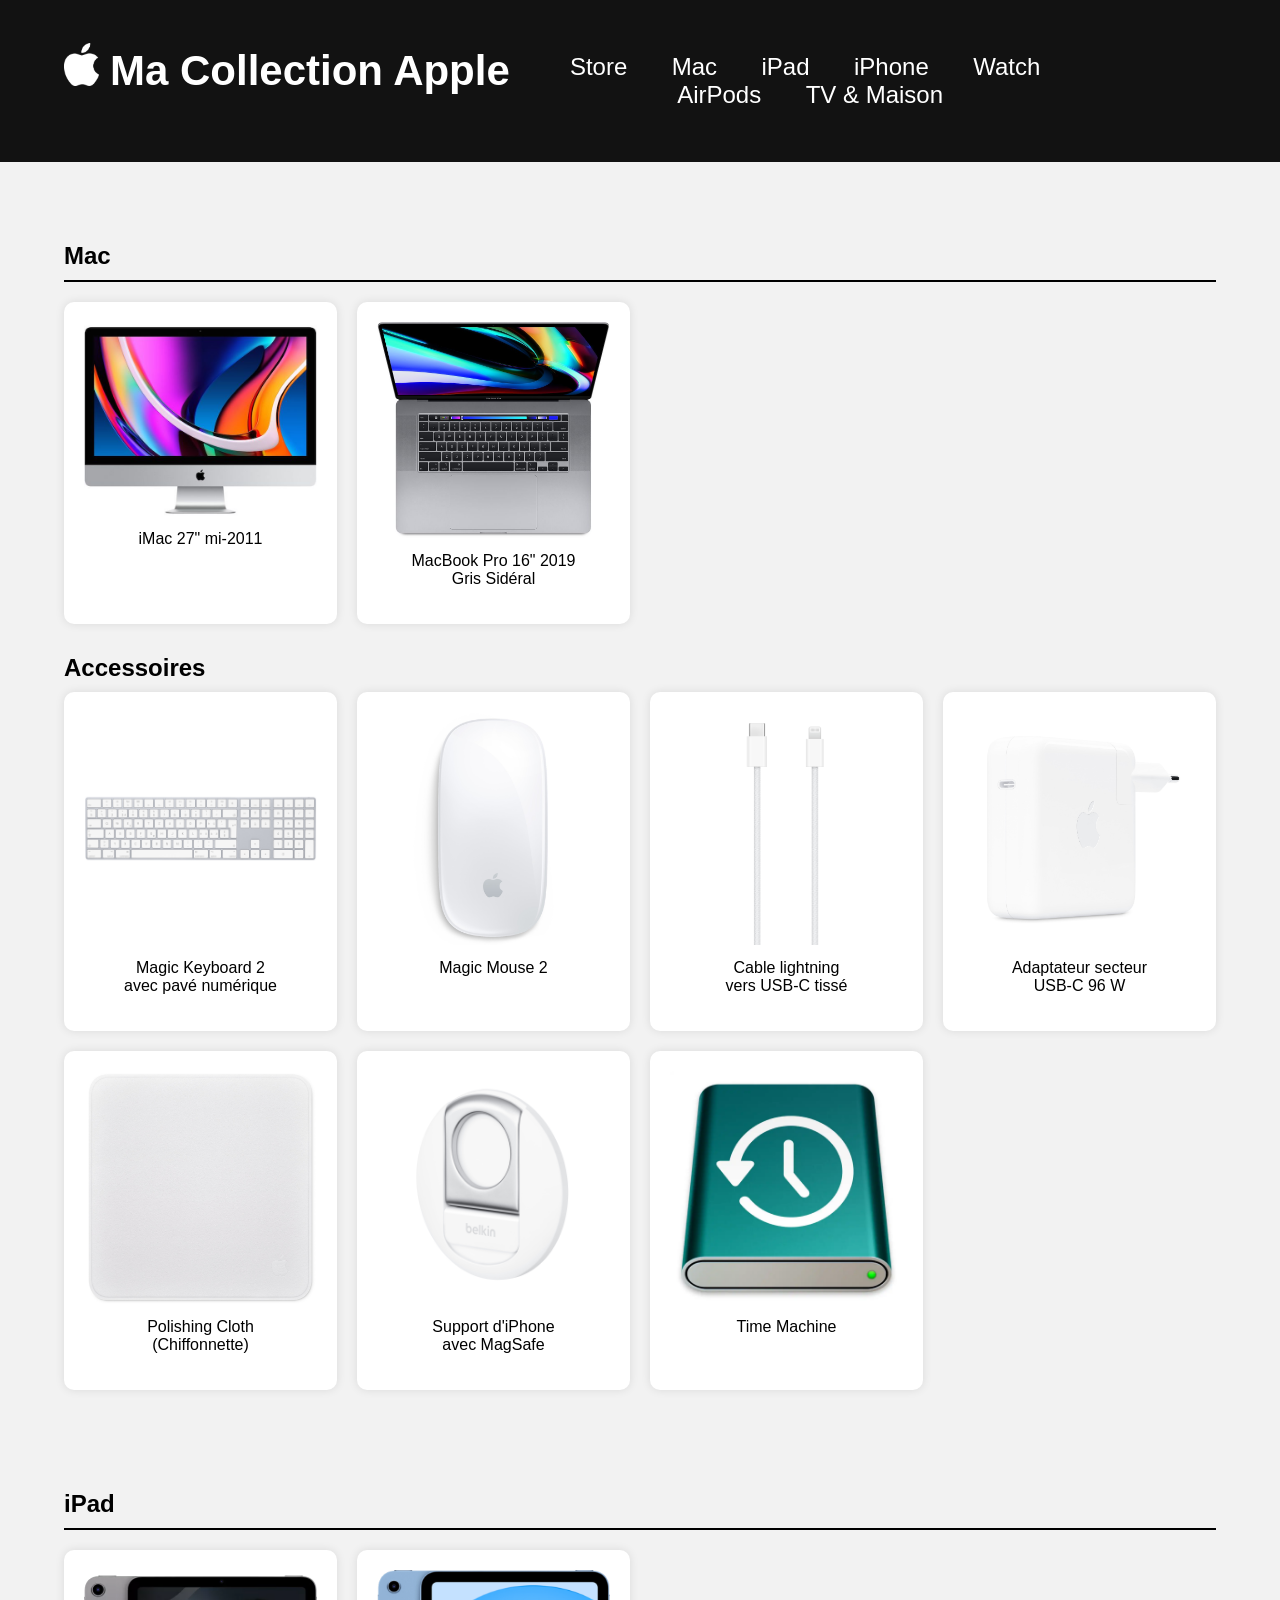
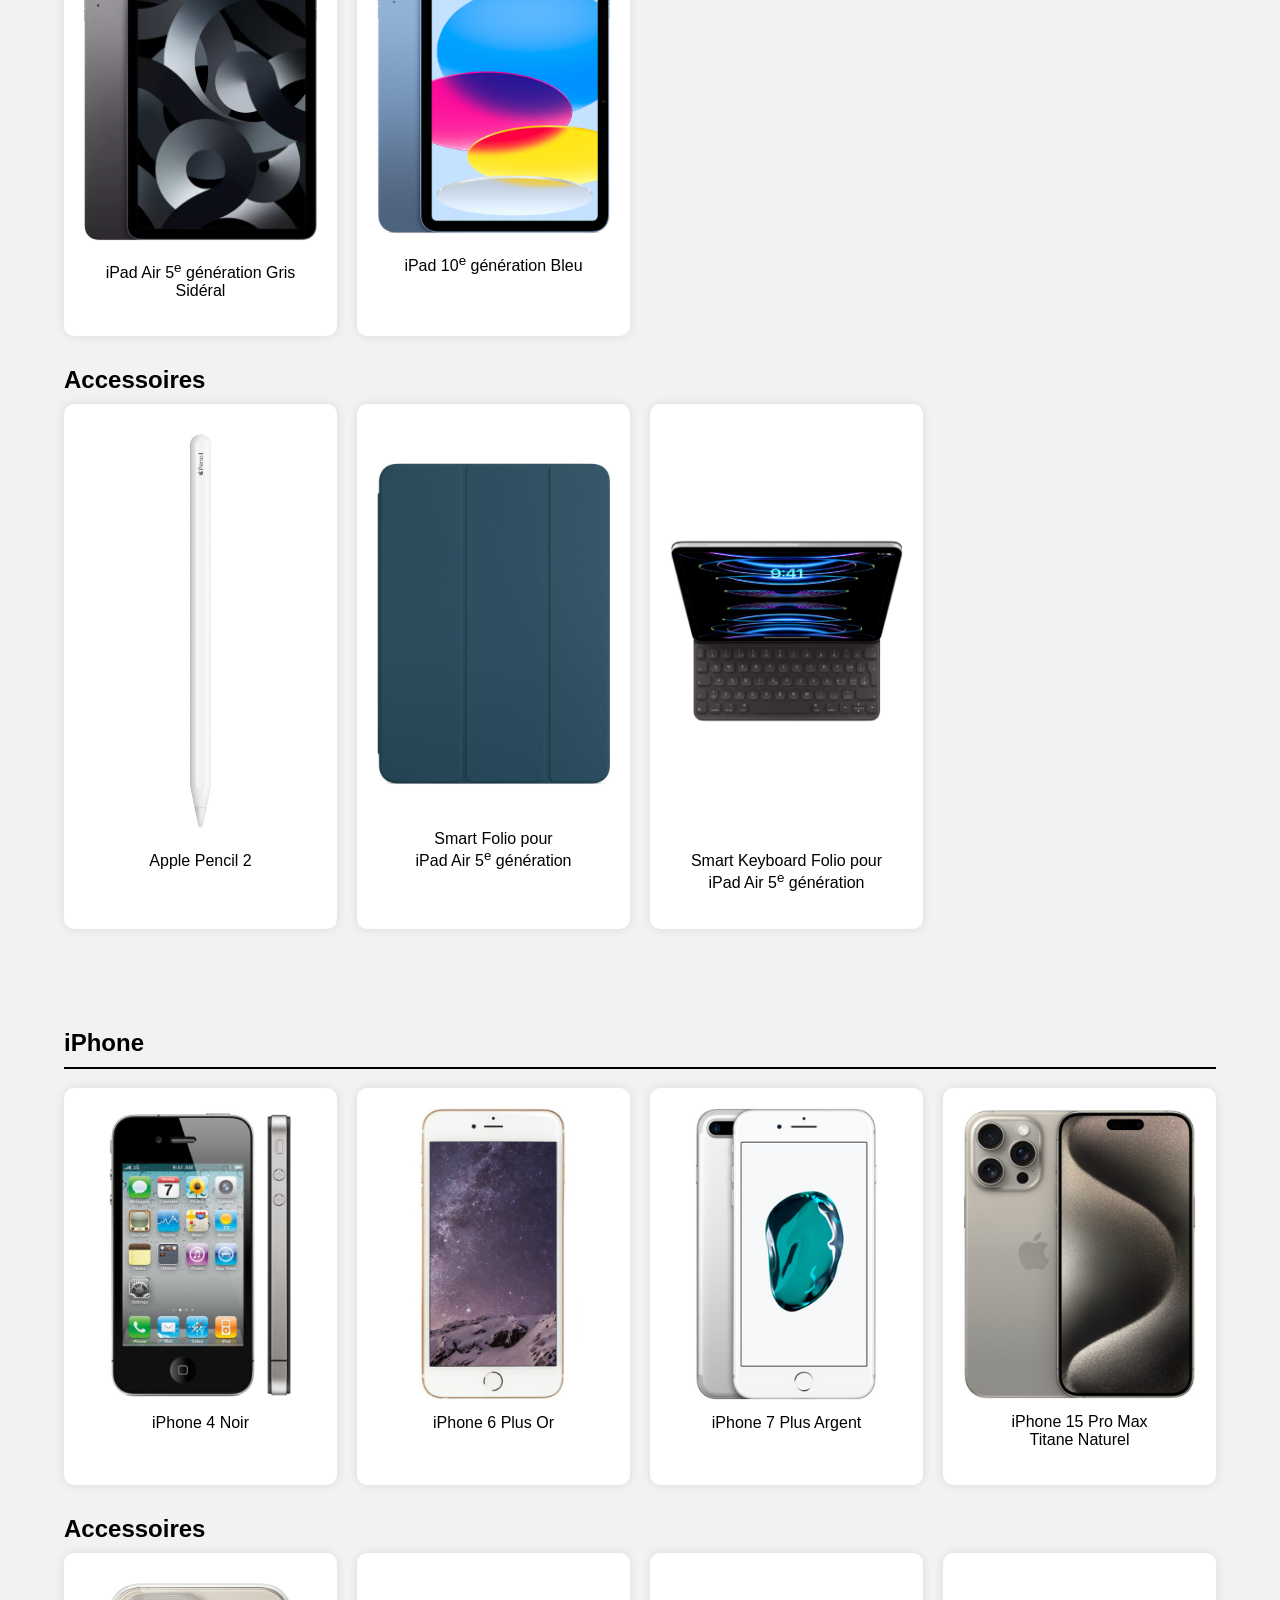
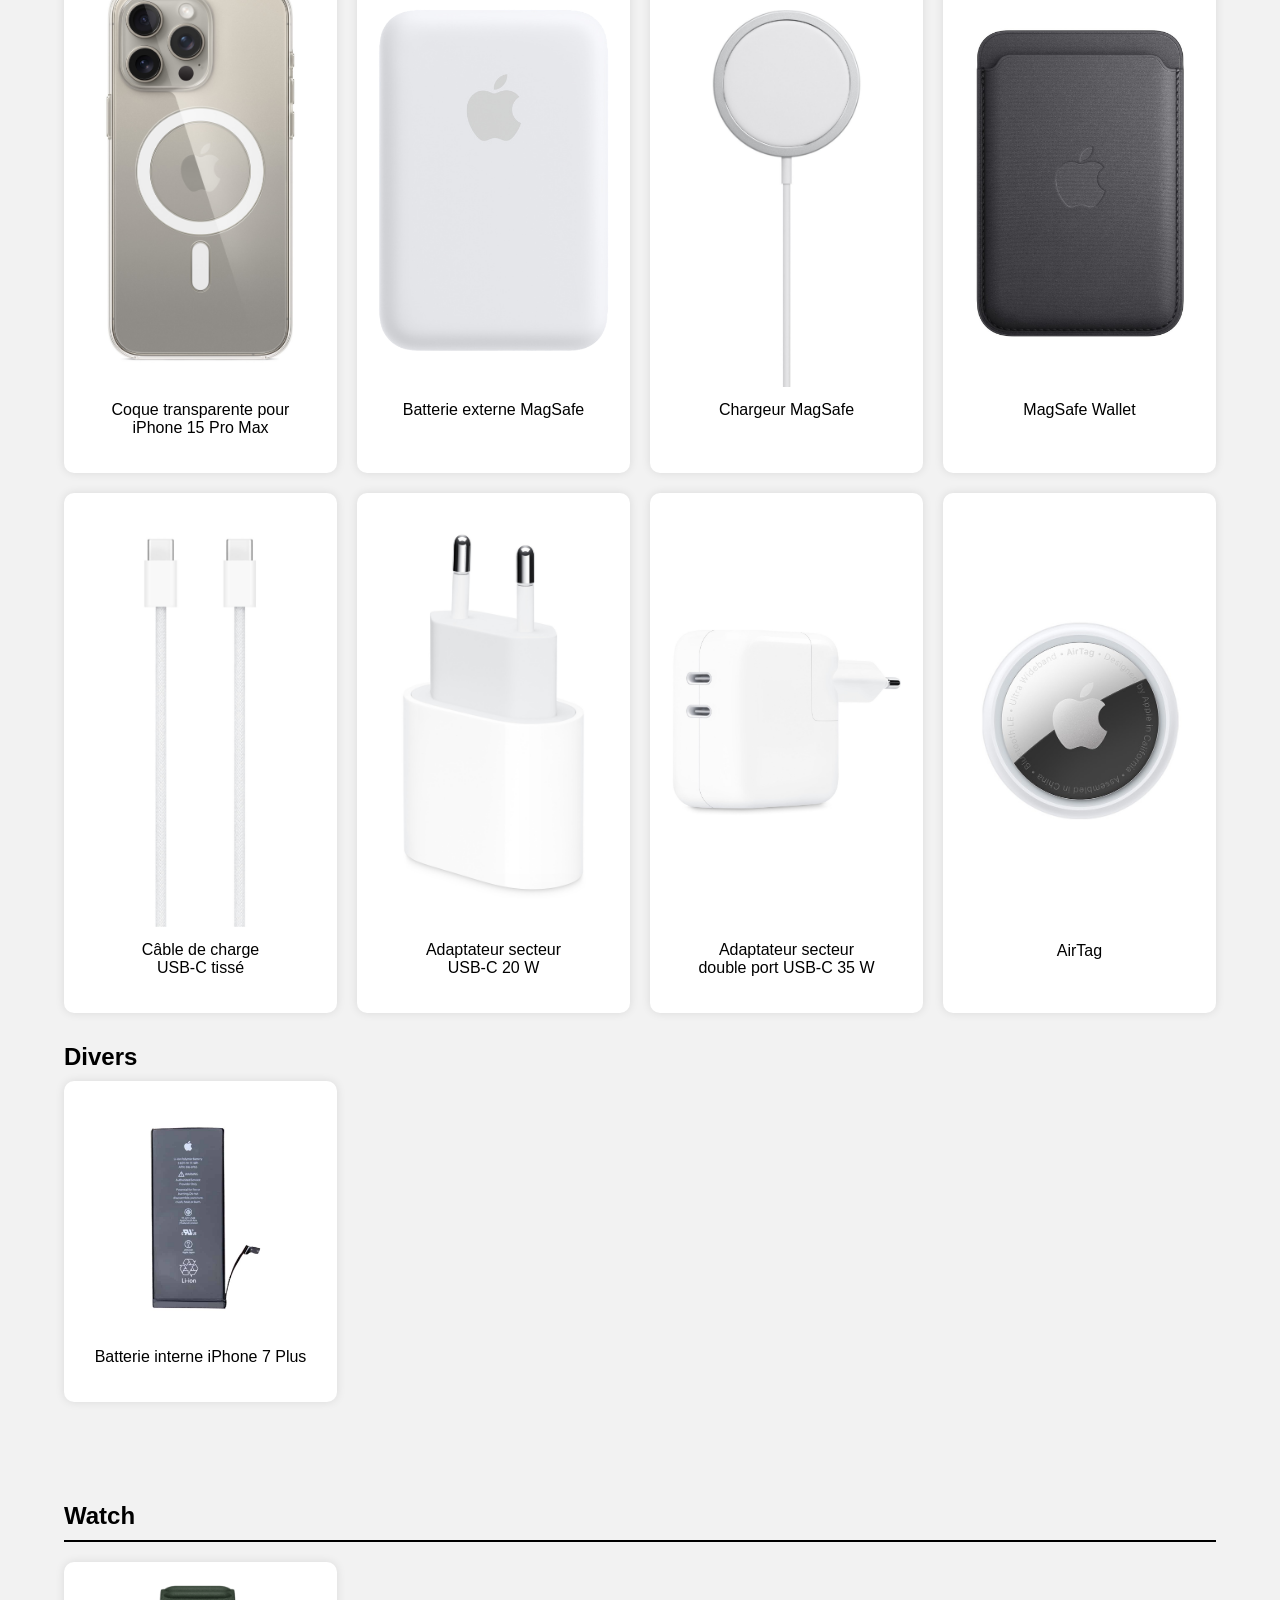
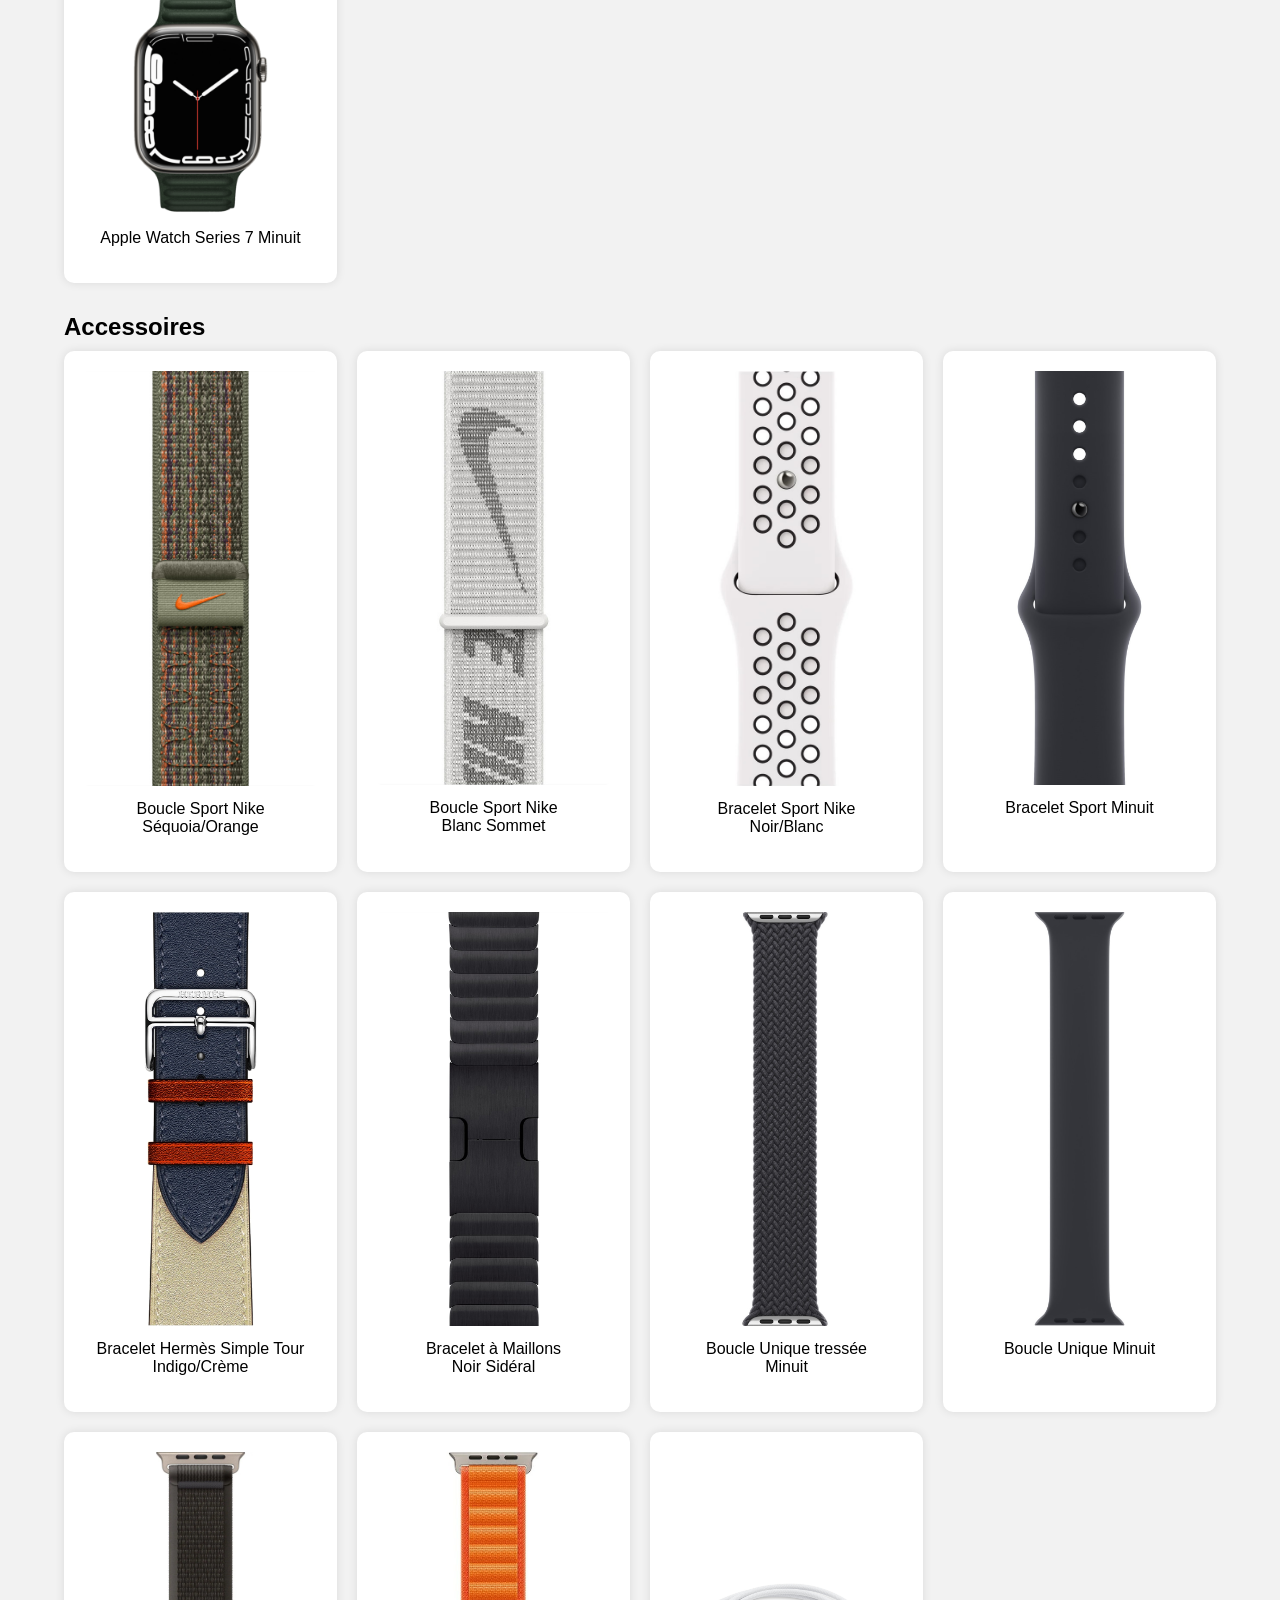
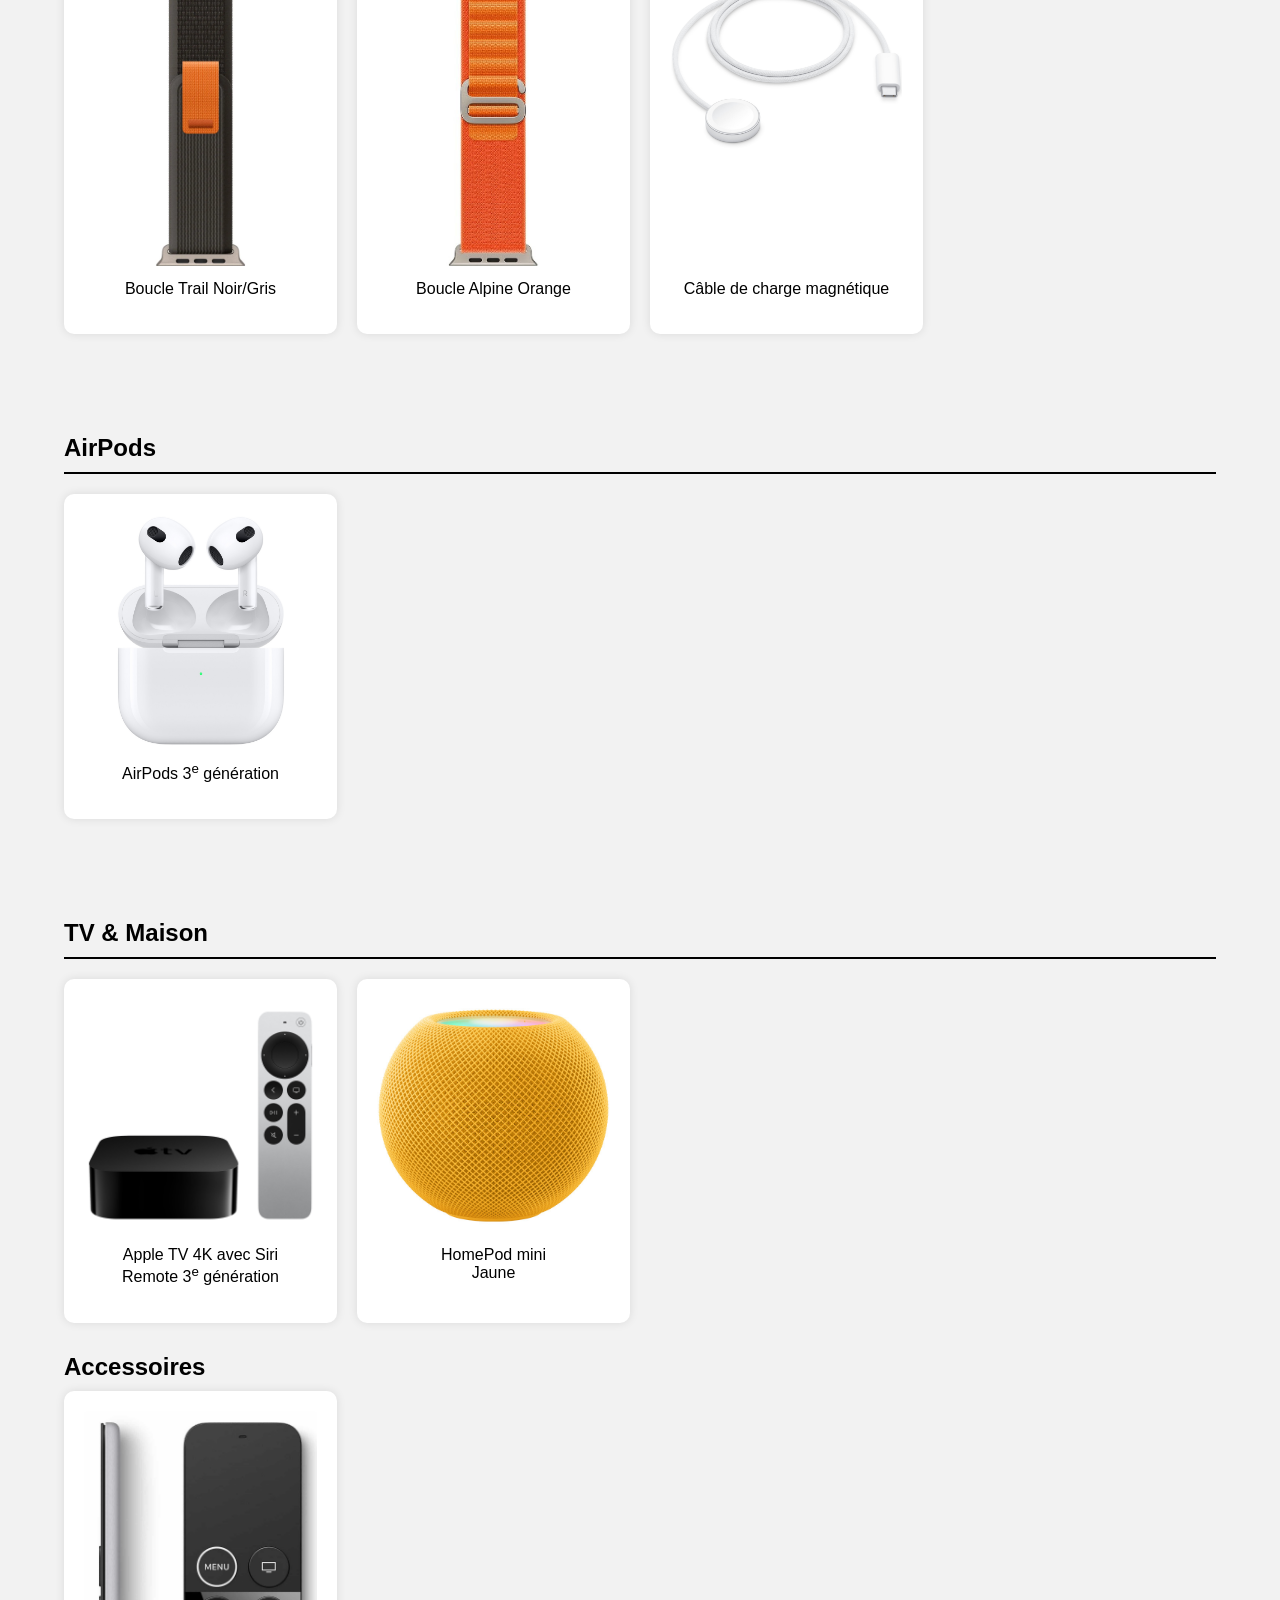
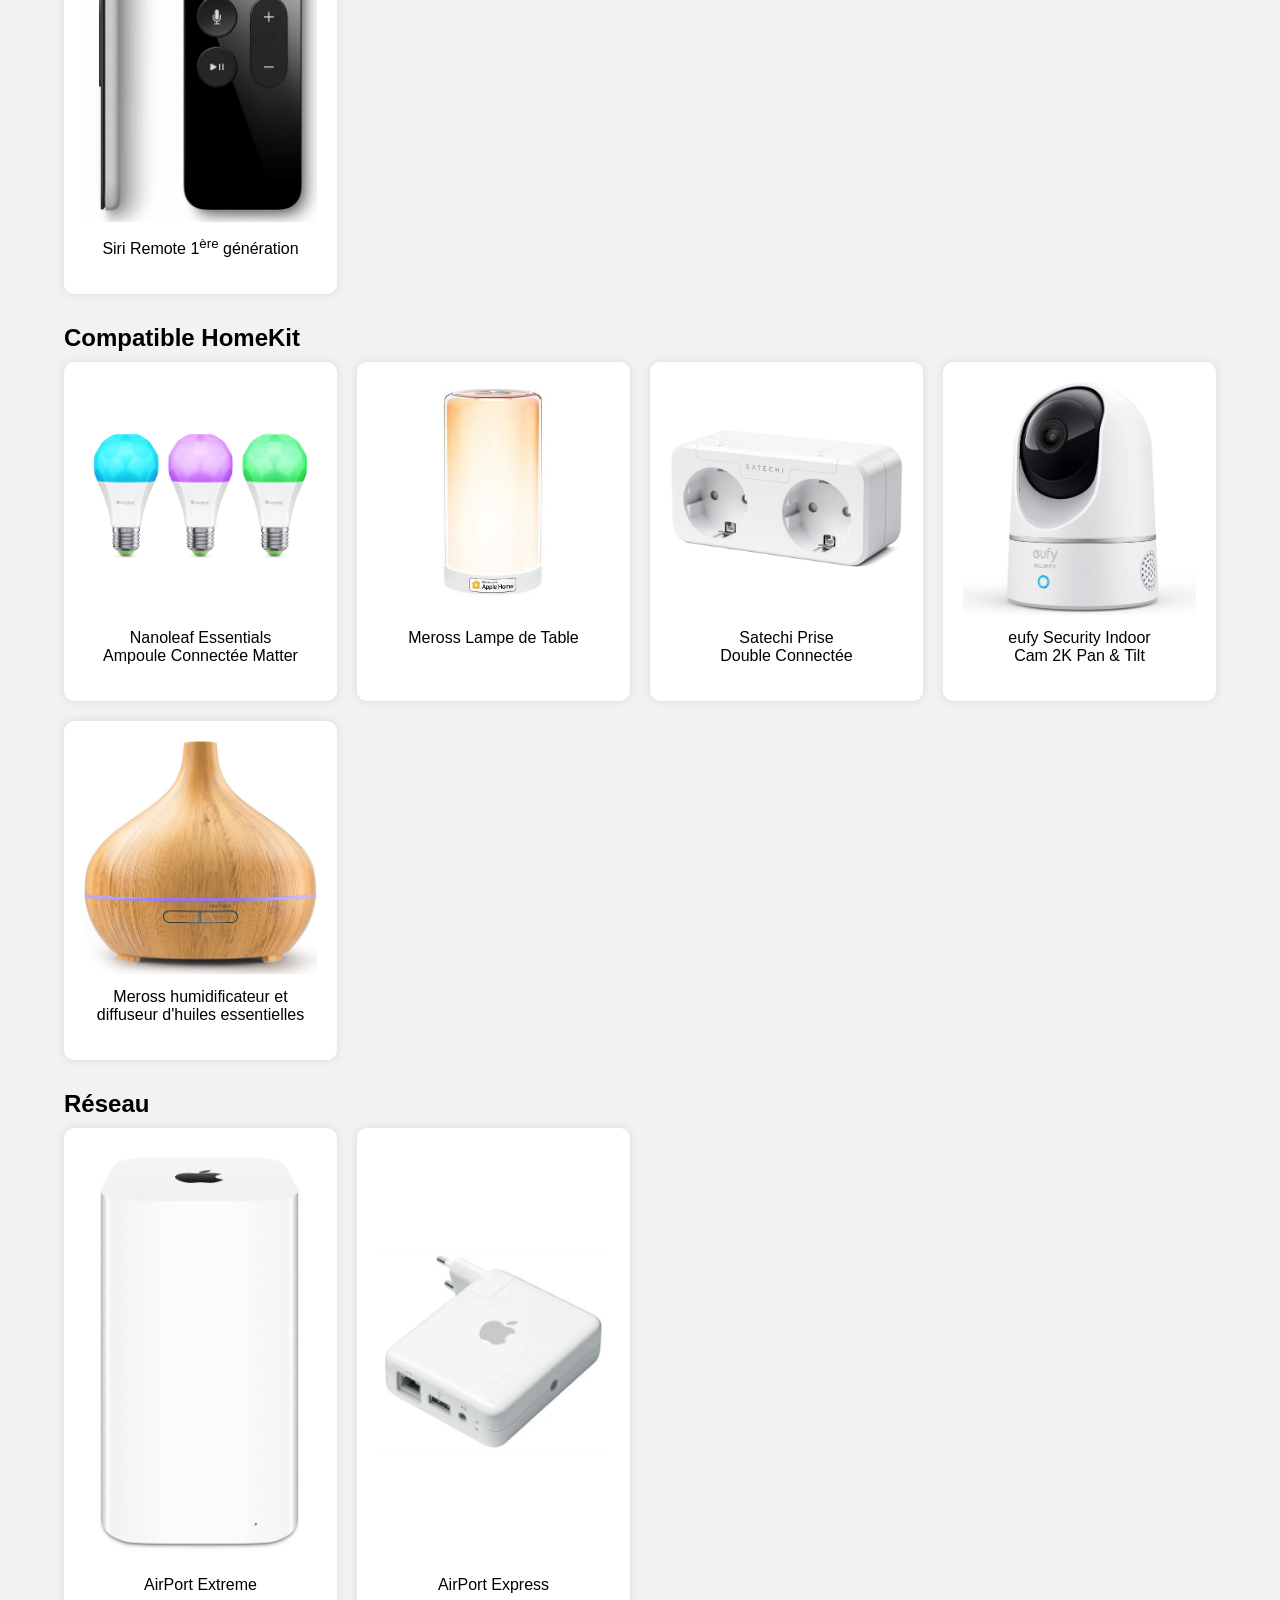
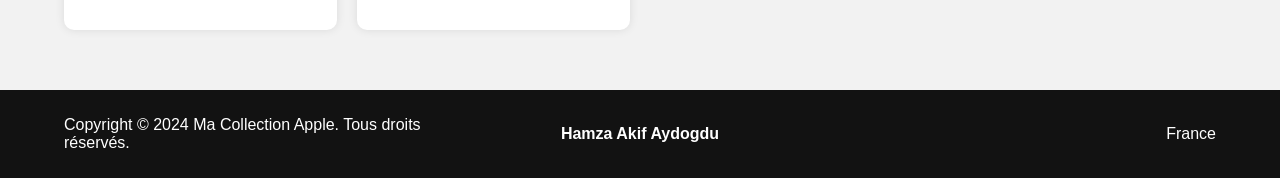
==== commit 26c2e935: "Modif de fou" ====
--- a/index.html
+++ b/index.html
@@ -64,7 +64,7 @@
                         <a href="https://support.apple.com/fr-fr/111932" target="_blank">
                             <img src="images/mac/macbookpro.jpeg" alt='Image MacBook Pro 16" 2019'>
                         </a>
-                        <p>MacBook Pro 16" 2019 Gris Sidéral</p>
+                        <p>MacBook Pro 16" 2019 <br> Gris Sidéral</p>
                     </div>
                 </div>
 
@@ -335,14 +335,14 @@
                         <a href="https://www.apple.com/fr/shop/product/MXL53ZM/A/boucle-sport-nu%C3%A9e-bleue-46-mm" target="_blank">
                             <img src="images/watch/accessoires/boucle sport nike.jpg" alt="Image Boucle Sport Nike Blanc Sommet">
                         </a>
-                        <p>Boucle Sport Nike Blanc Sommet</p>
+                        <p>Boucle Sport Nike <br> Blanc Sommet</p>
                     </div>
 
                     <div class="product">
                         <a href="https://www.apple.com/fr/shop/product/MYL53ZM/A/bracelet-sport-nike-platine-pur-46-mm-m-l" target="_blank">
                             <img src="images/watch/accessoires/nike_loop.jpg" alt="Image Bracelet Sport Nike">
                         </a>
-                        <p>Bracelet Sport Nike Noir/Blanc</p>
+                        <p>Bracelet Sport Nike <br> Noir/Blanc</p>
                     </div>
 
                     <div class="product">
@@ -363,14 +363,14 @@
                         <a href="https://www.apple.com/fr/shop/product/MXMK3ZM/A/bracelet-%C3%A0-maillons-ardoise-46-mm" target="_blank">
                             <img src="images/watch/accessoires/bracelet_maillons.jpeg" alt="Image Bracelet à Maillons">
                         </a>
-                        <p>Bracelet à Maillons Noir Sidéral</p>
+                        <p>Bracelet à Maillons <br> Noir Sidéral</p>
                     </div>
 
                     <div class="product">
                         <a href="https://www.apple.com/fr/shop/product/MY303ZM/A/bracelet-boucle-unique-tress%C3%A9e-minuit-46-mm-taille-8" target="_blank">
                             <img src="images/watch/accessoires/boucle_unique_tressée.jpeg" alt="Image Boucle unique tressée minuit">
                         </a>
-                        <p>Boucle Unique tressée Minuit</p>
+                        <p>Boucle Unique tressée <br> Minuit</p>
                     </div>
 
                     <div class="product">
@@ -430,14 +430,14 @@
                         <a href="https://support.apple.com/fr-fr/111922" target="_blank">
                             <img src="images/tv/tv.png" alt='Image Apple TV 4K'>
                         </a>
-                        <p>Apple TV 4K avec <br> Siri Remote 3<sup>e</sup> génération</p>
+                        <p>Apple TV 4K avec Siri <br> Remote 3<sup>e</sup> génération</p>
                     </div>
 
                     <div class="product">
                         <a href="https://www.apple.com/fr/homepod-mini/specs/" target="_blank">
                             <img src="images/homepod/homepodmini_yellow.jpg" alt='Image HomePod mini'>
                         </a>
-                        <p>HomePod mini Jaune</p>
+                        <p>HomePod mini <br> Jaune</p>
                     </div>
                 </div>
 
@@ -485,7 +485,7 @@
                         <a href="https://www.amazon.fr/dp/B091JF1Z4Y?ref=nb_sb_ss_w_as-reorder_k0_1_4&amp=&crid=U3G8CDVAEBZW&amp=&sprefix=sate" target="_blank">
                             <img src="images/maison/Satechi_double_prise.jpeg" alt='Image Satechi prise connecté'>
                         </a>
-                        <p>Satechi Prise Double Connectée</p>
+                        <p>Satechi Prise <br> Double Connectée</p>
                     </div>
 
                     <div class="product">
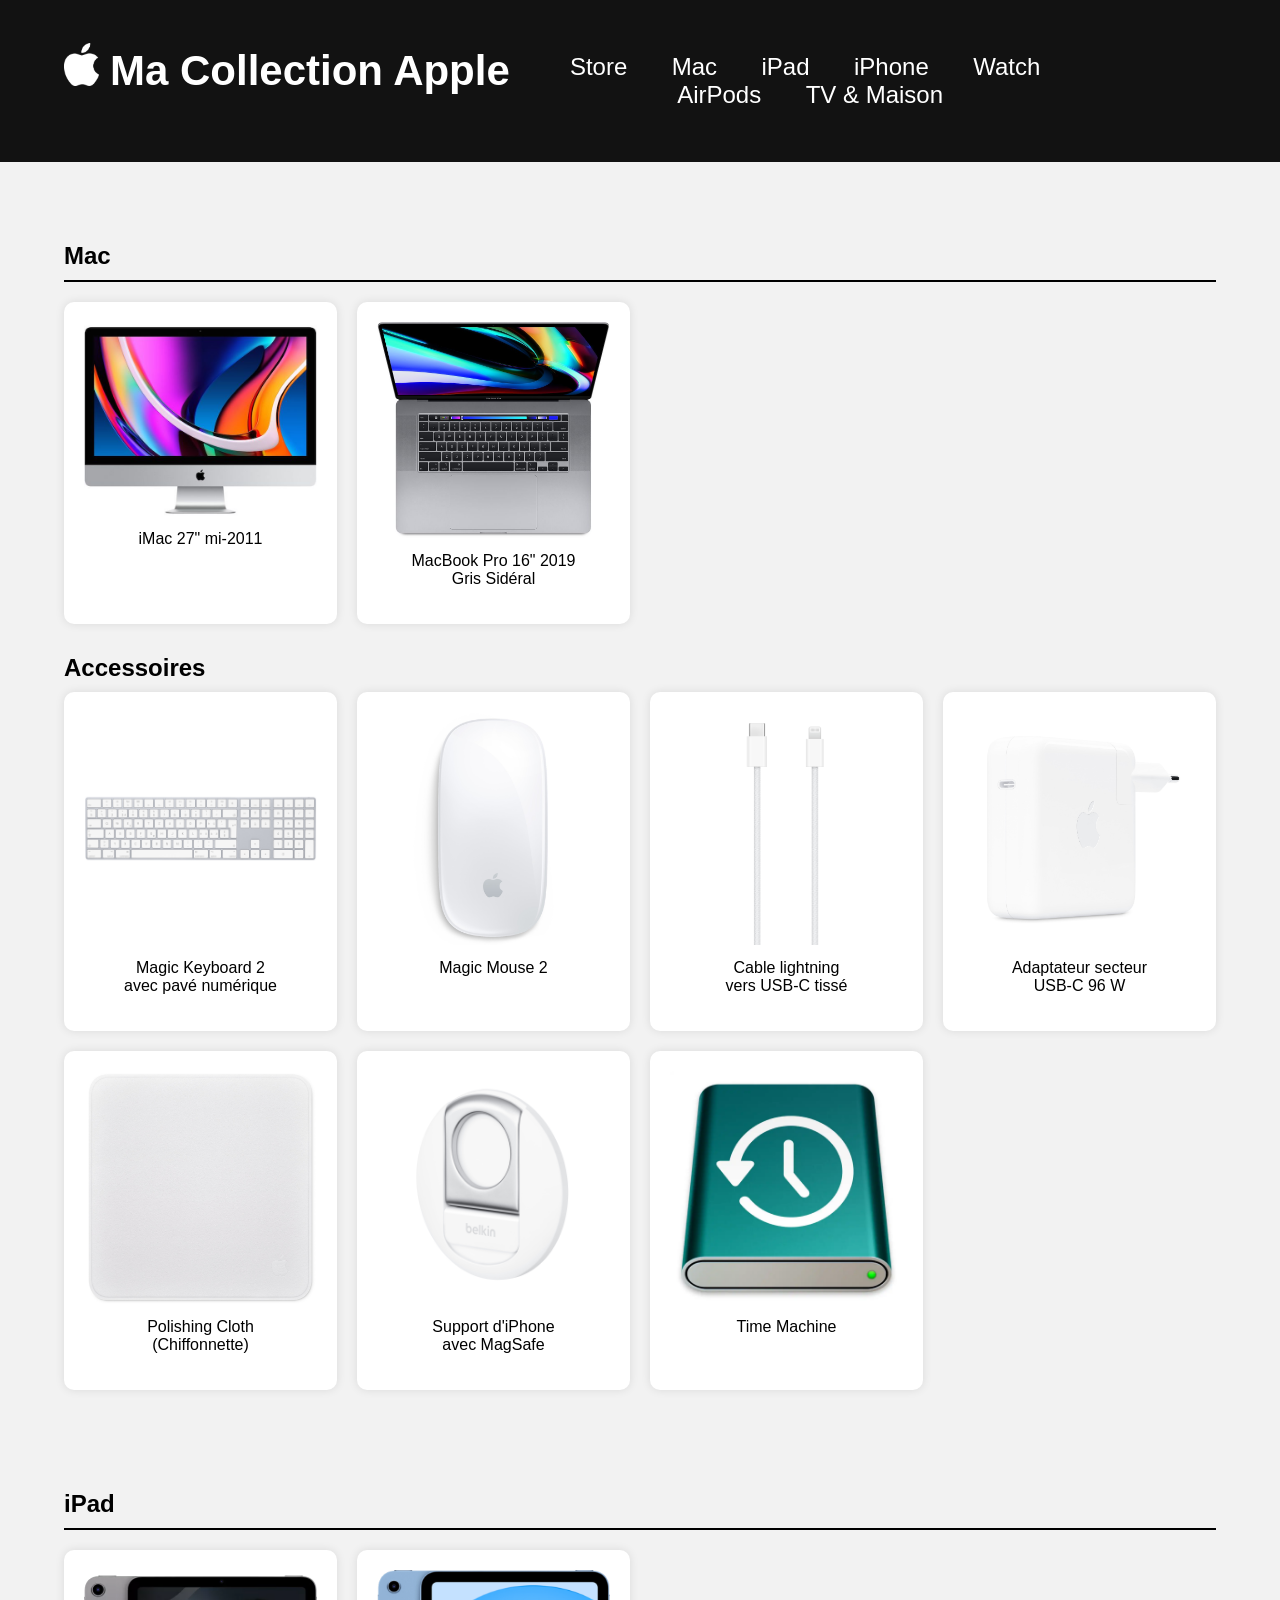
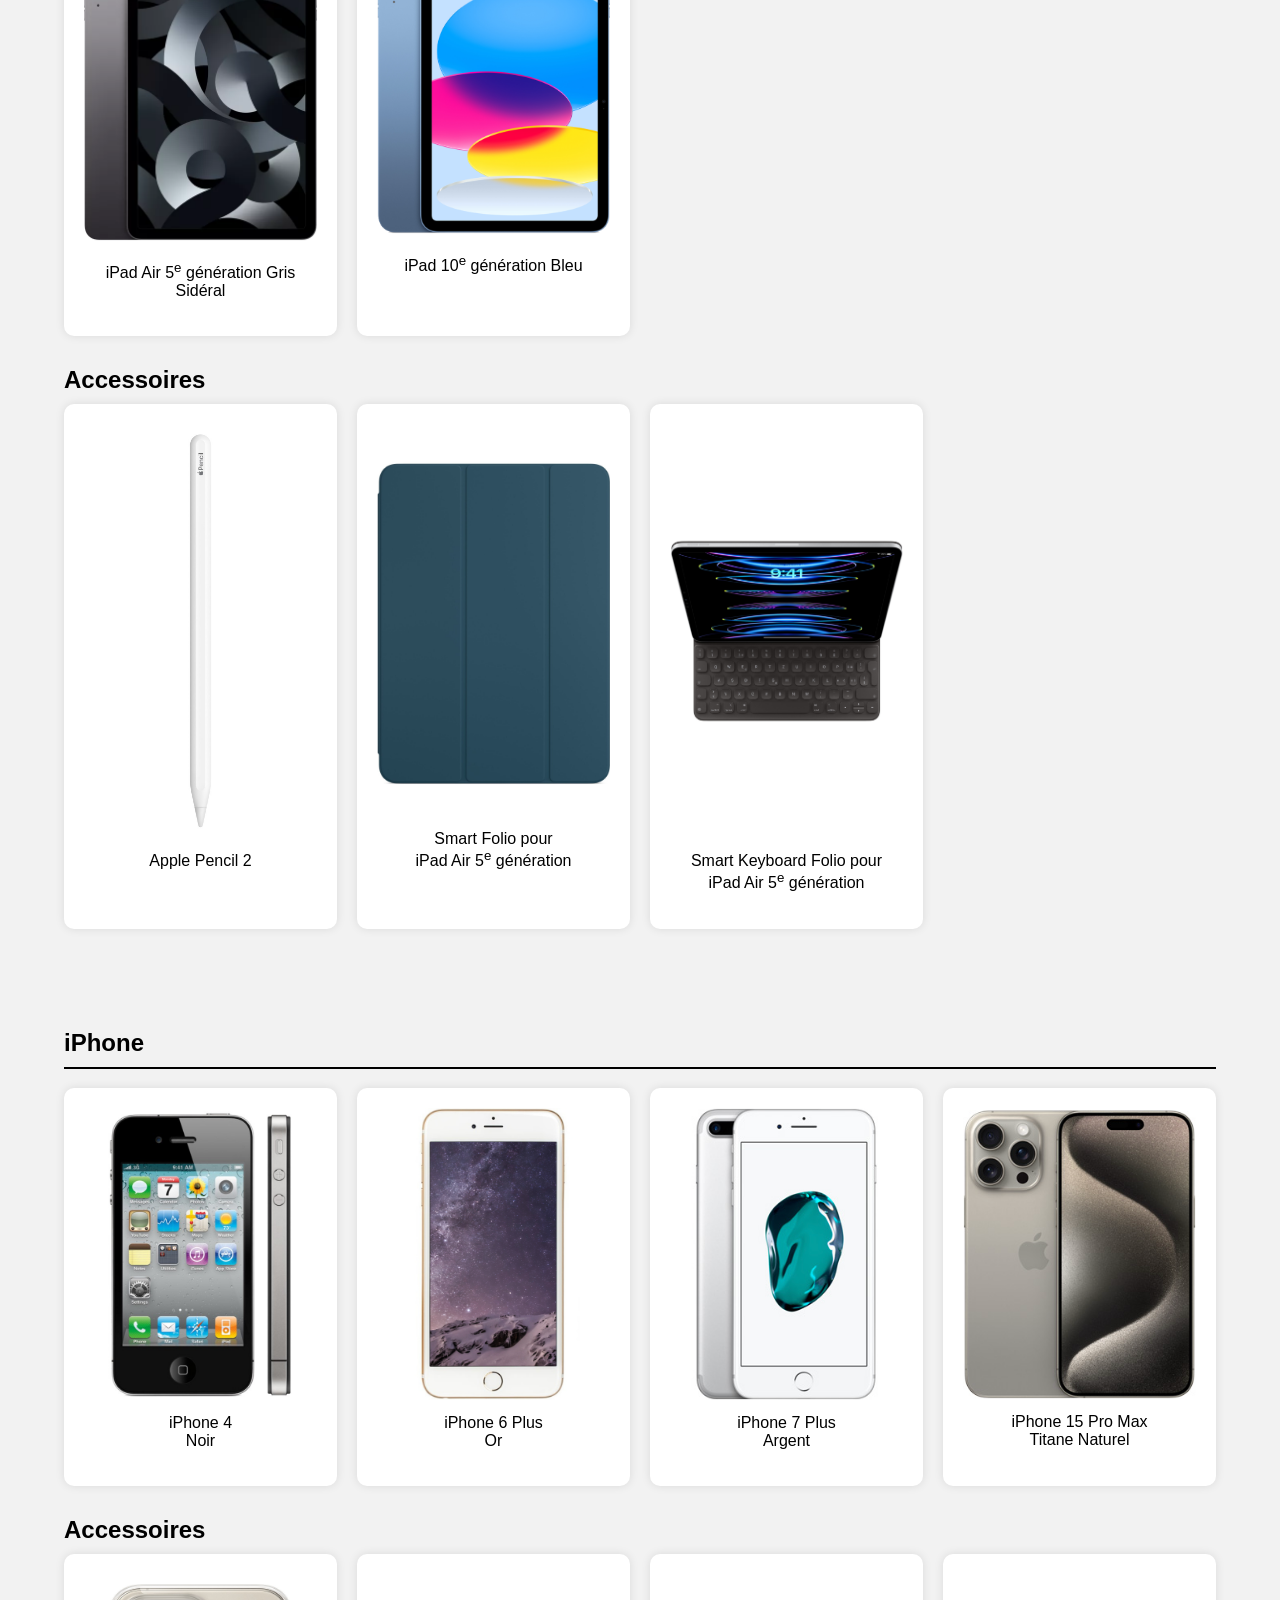
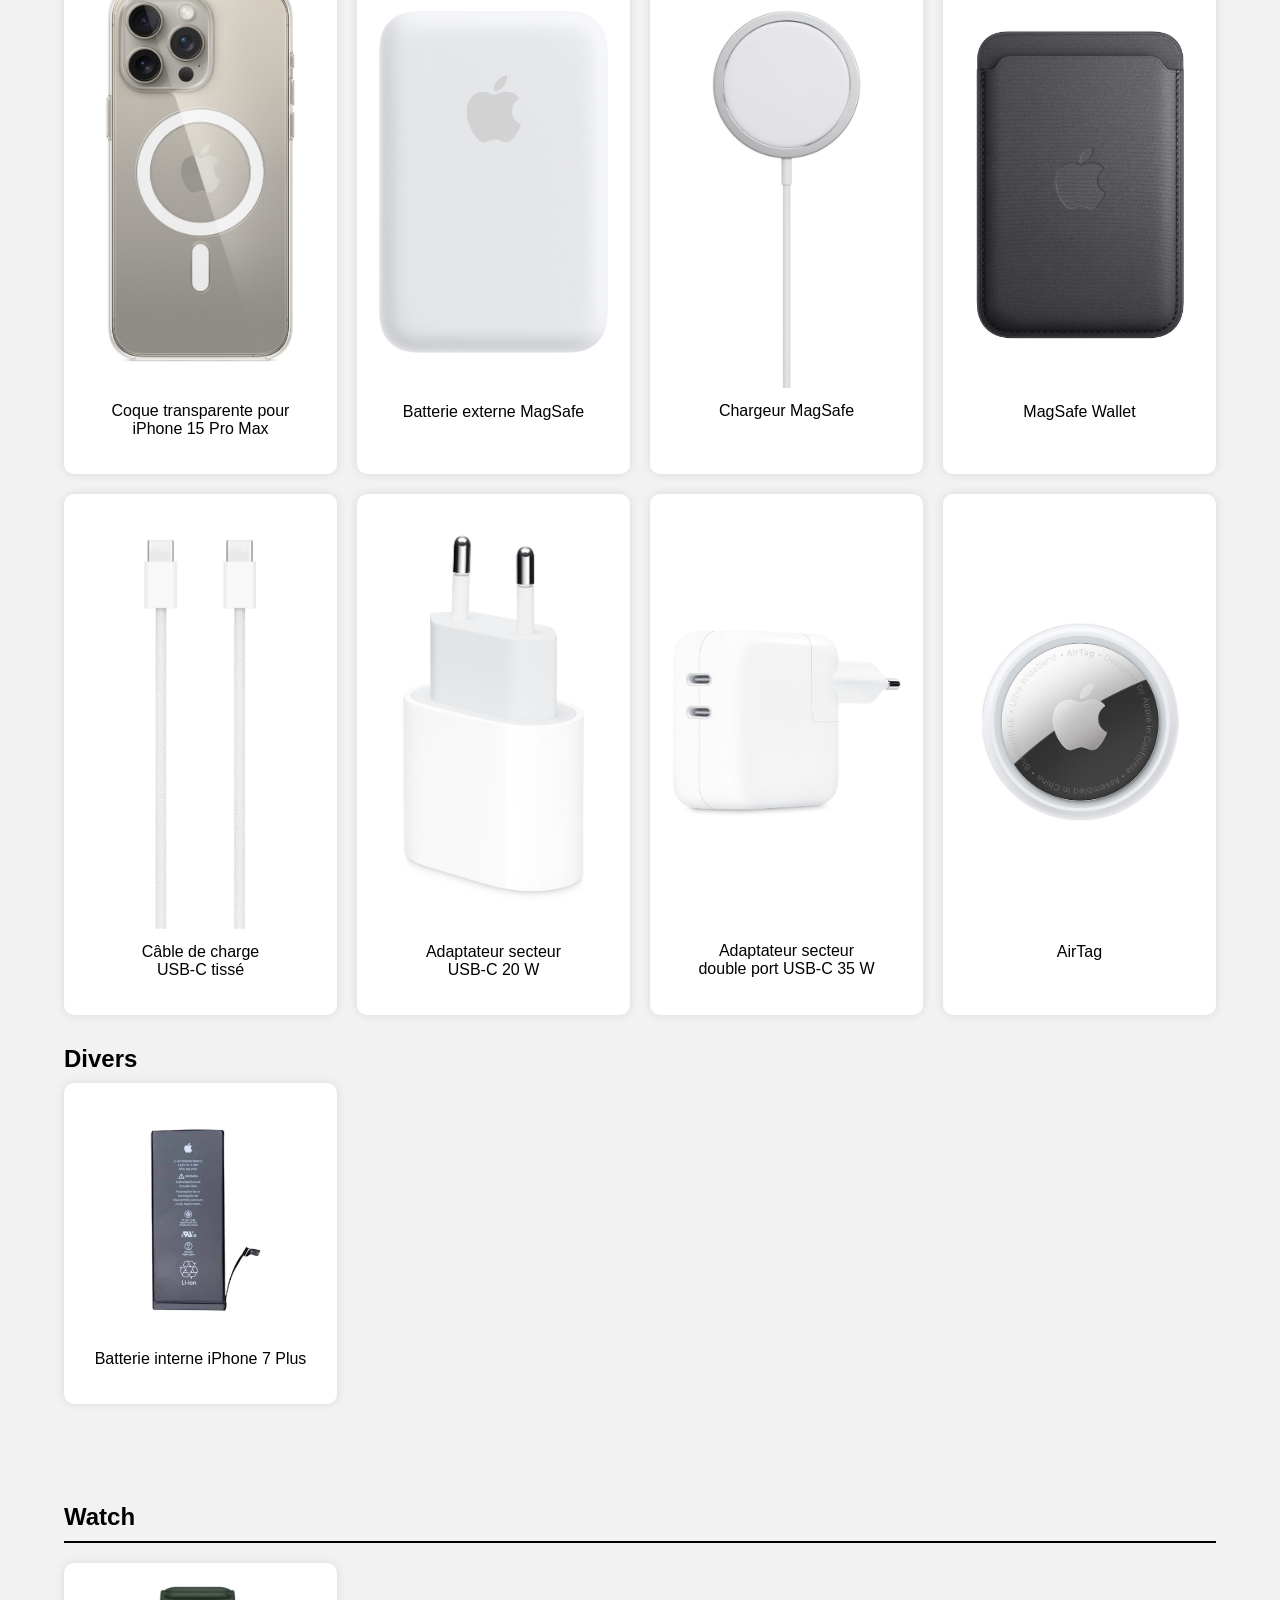
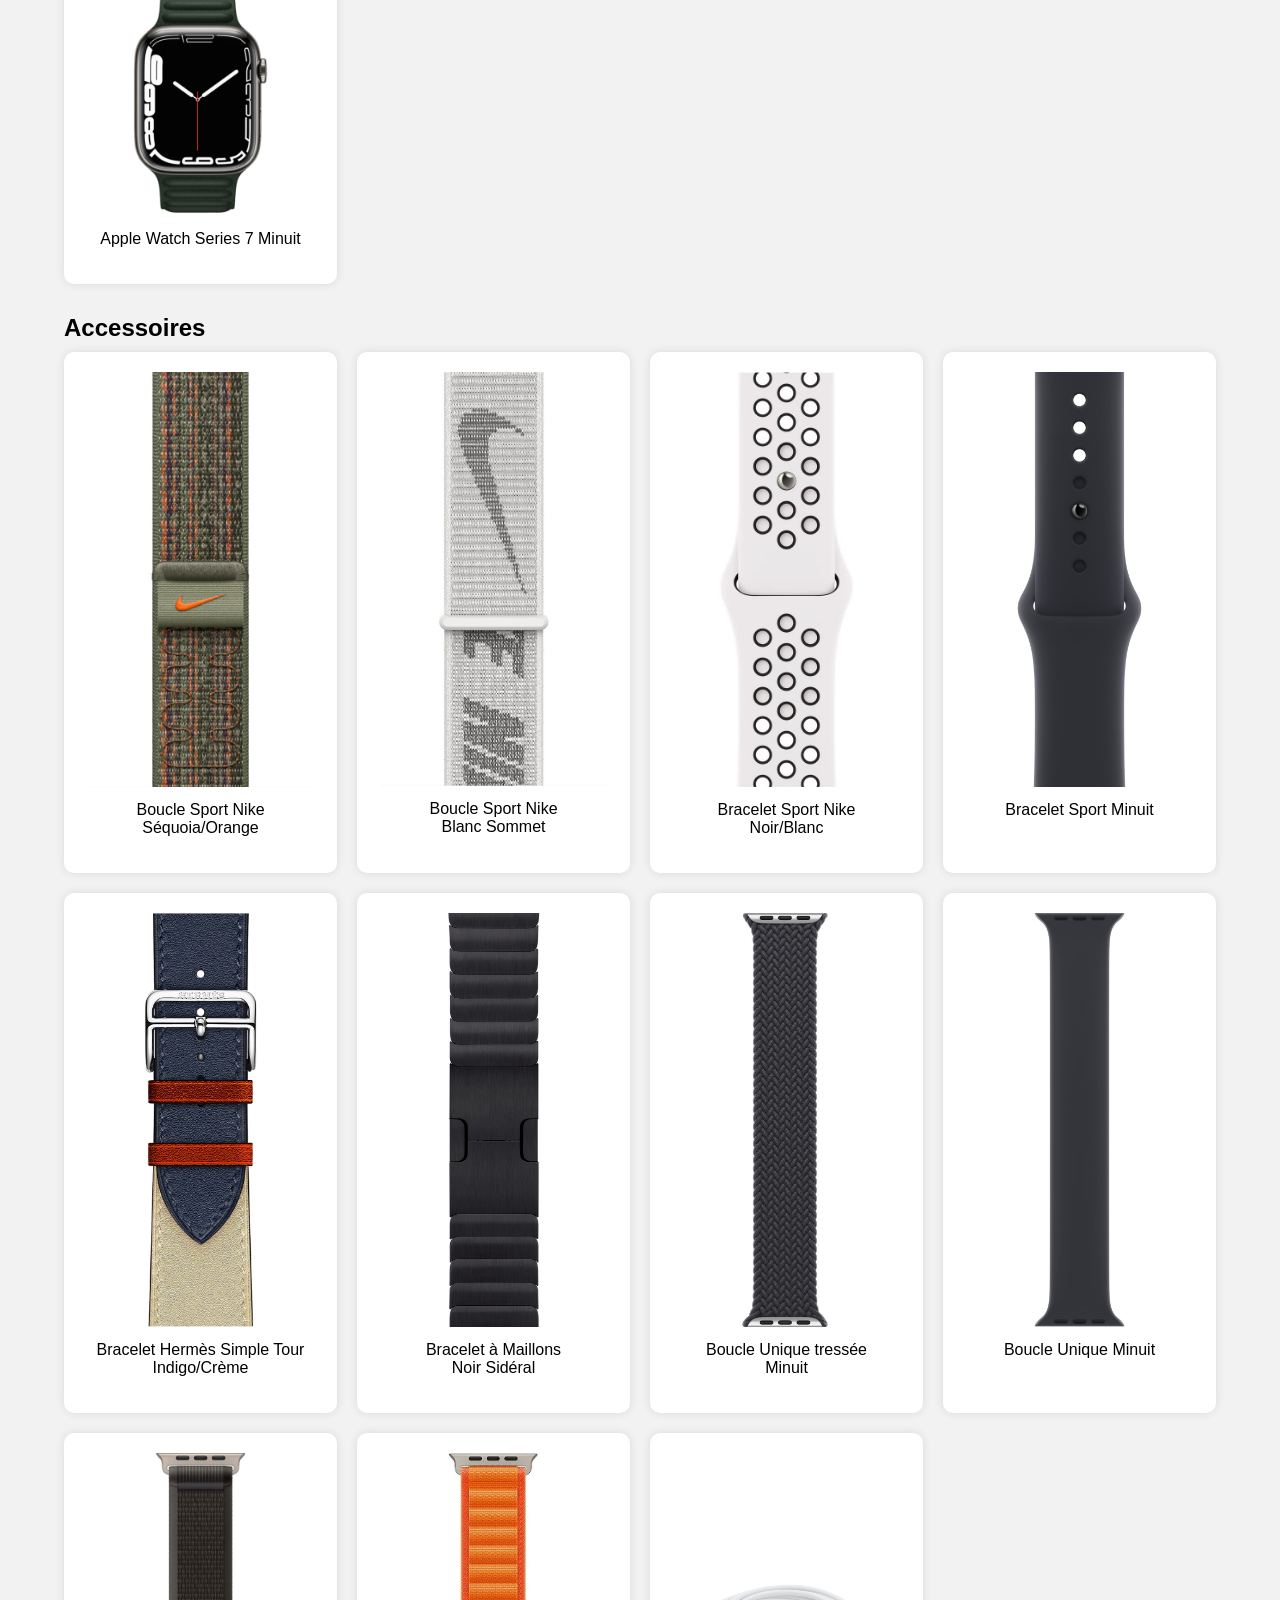
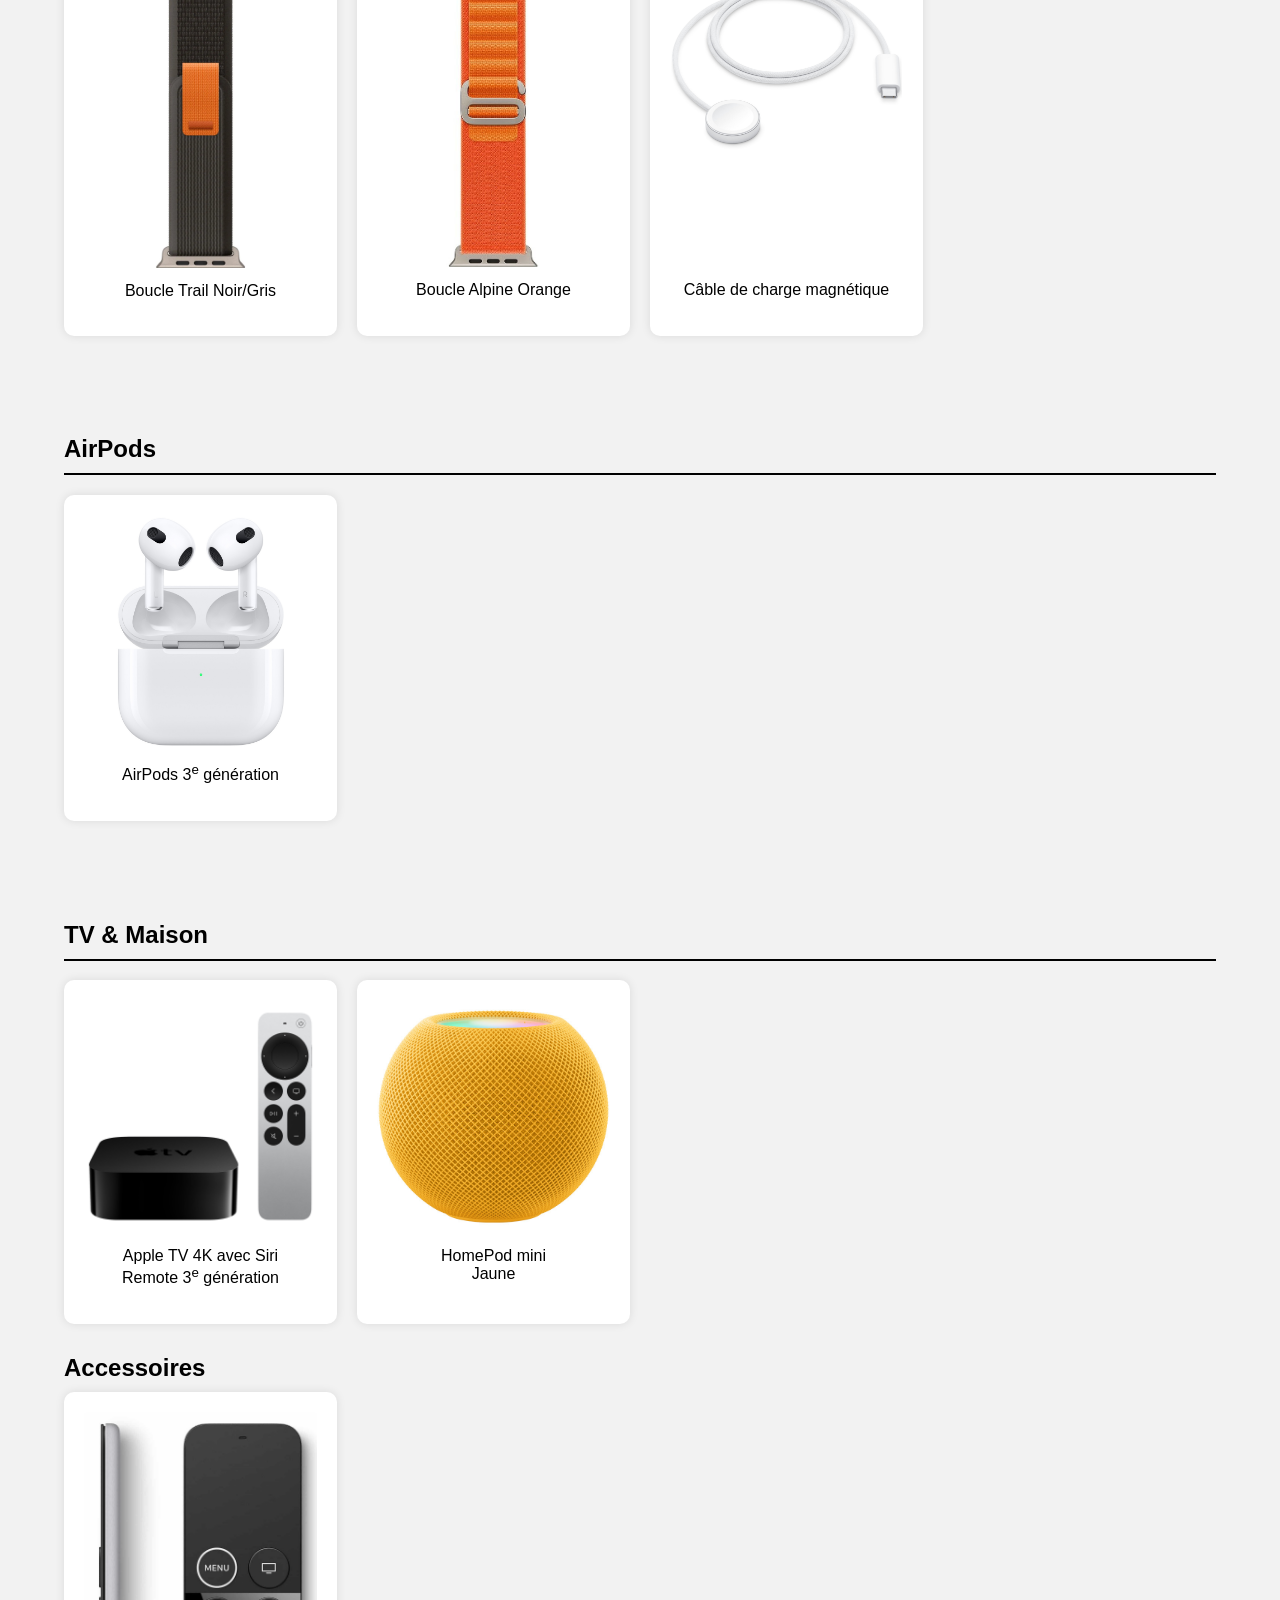
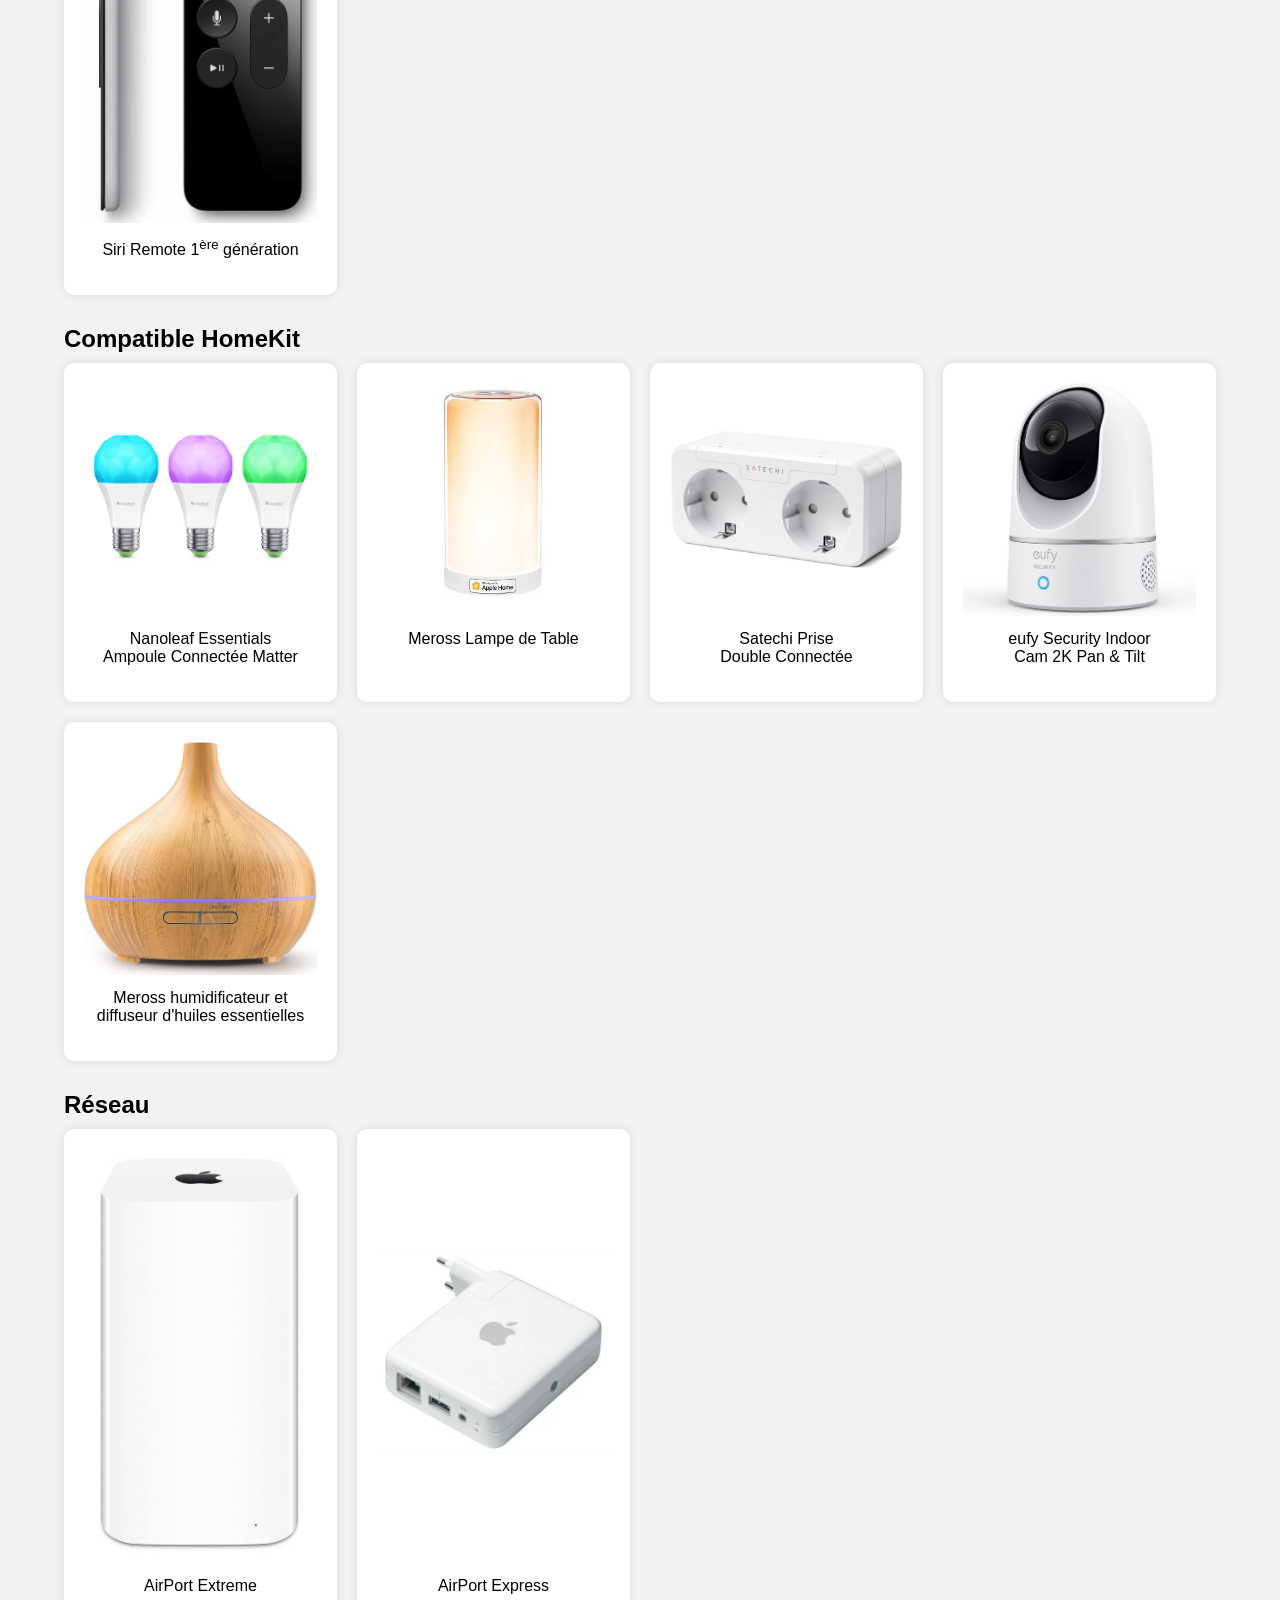
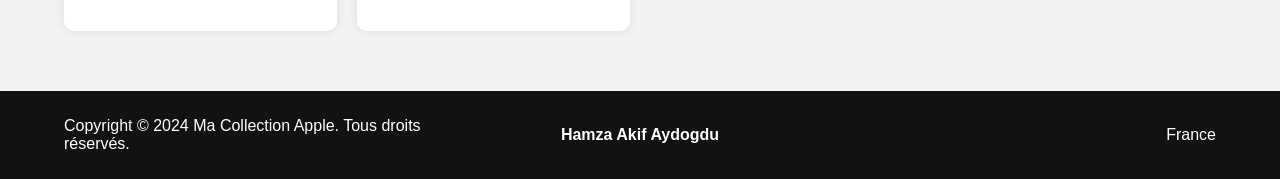
==== commit ee4f8350: "color iphone décalé" ====
--- a/index.html
+++ b/index.html
@@ -193,21 +193,21 @@
                         <a href="https://support.apple.com/fr-fr/112562" target="_blank">
                             <img src="images/iphone/iphone4.jpg" alt="Image iPhone 4">
                         </a>
-                        <p>iPhone 4 Noir</p>
+                        <p>iPhone 4 <br> Noir</p>
                     </div>
 
                     <div class="product">
                         <a href="https://support.apple.com/fr-fr/111940" target="_blank">
                             <img src="images/iphone/iphone6plus.png" alt="Image iPhone 6 Plus">
                         </a>
-                        <p>iPhone 6 Plus Or</p>
+                        <p>iPhone 6 Plus <br> Or</p>
                     </div>
 
                     <div class="product">
                         <a href="https://support.apple.com/fr-fr/111953" target="_blank">
                             <img src="images/iphone/iphone7plus.png" alt="Image iPhone 7 Plus">
                         </a>
-                        <p>iPhone 7 Plus Argent</p>
+                        <p>iPhone 7 Plus <br> Argent</p>
                     </div>
 
                     <div class="product">
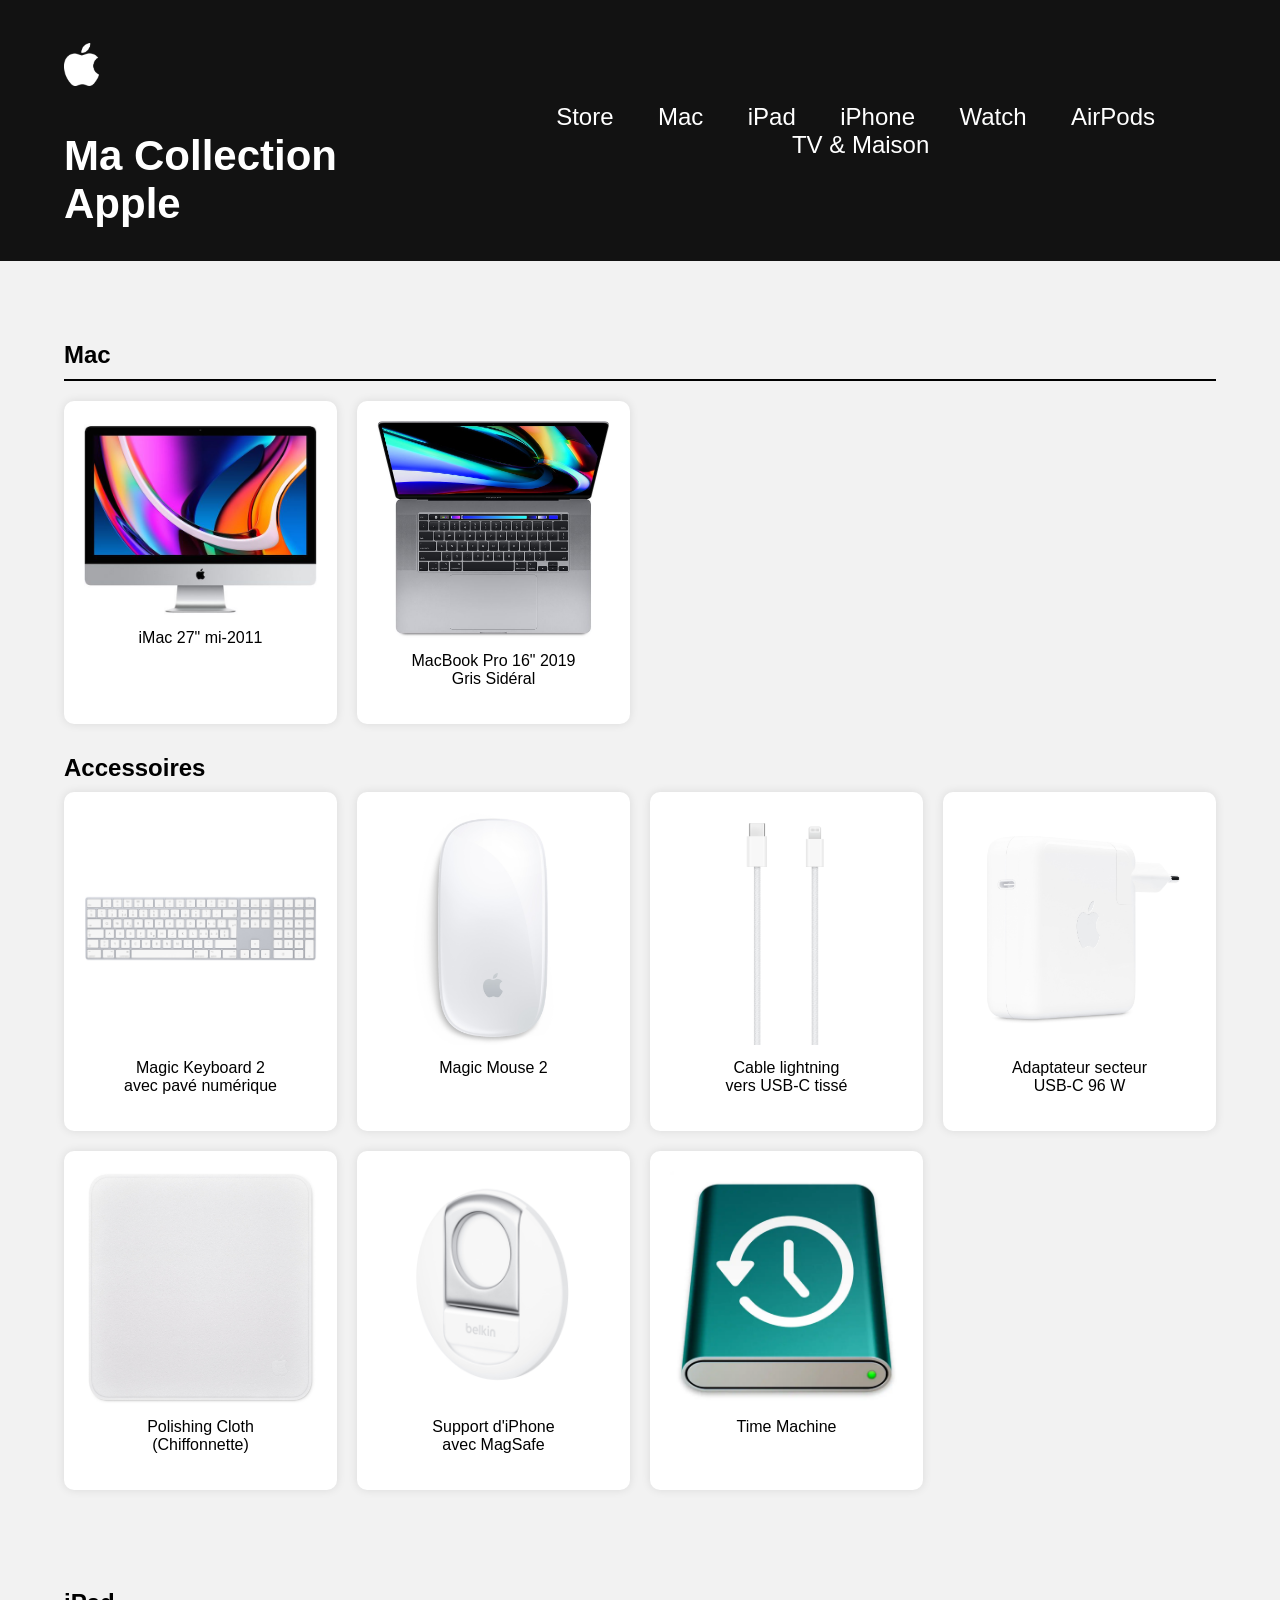
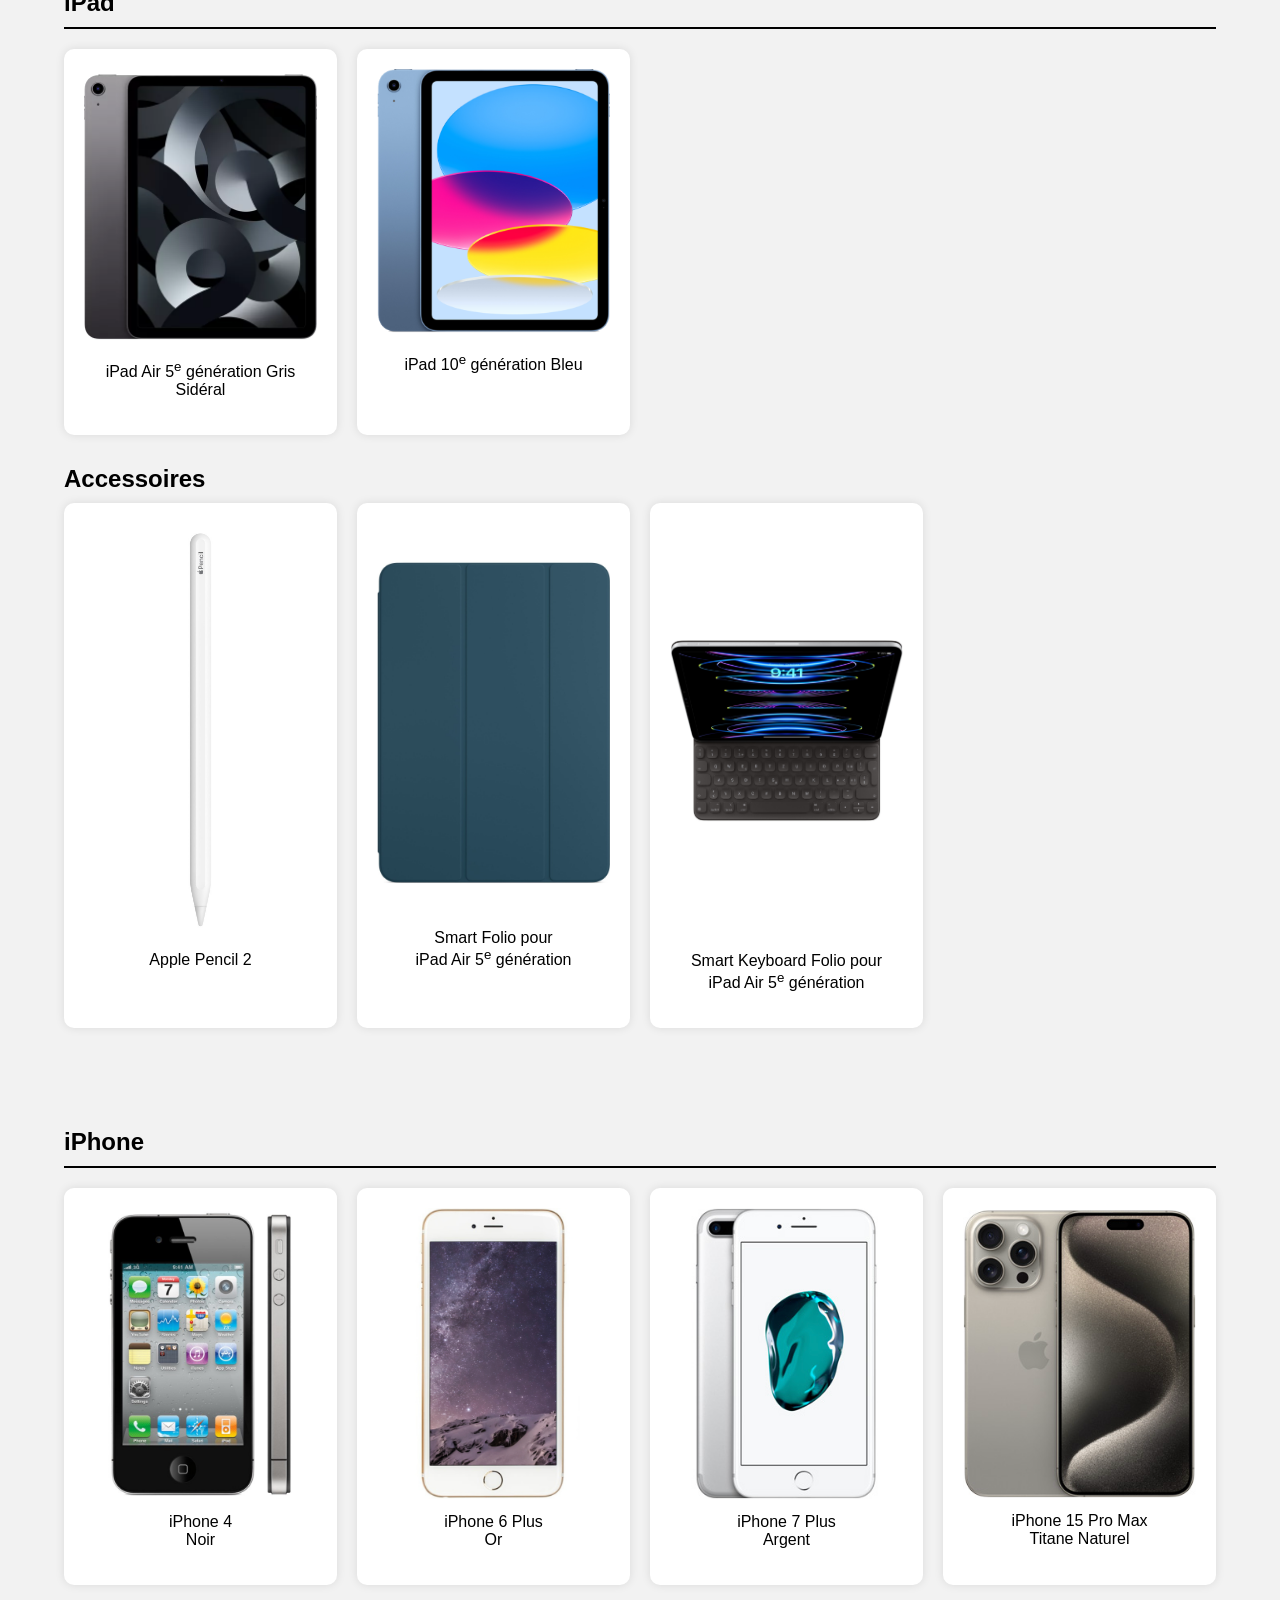
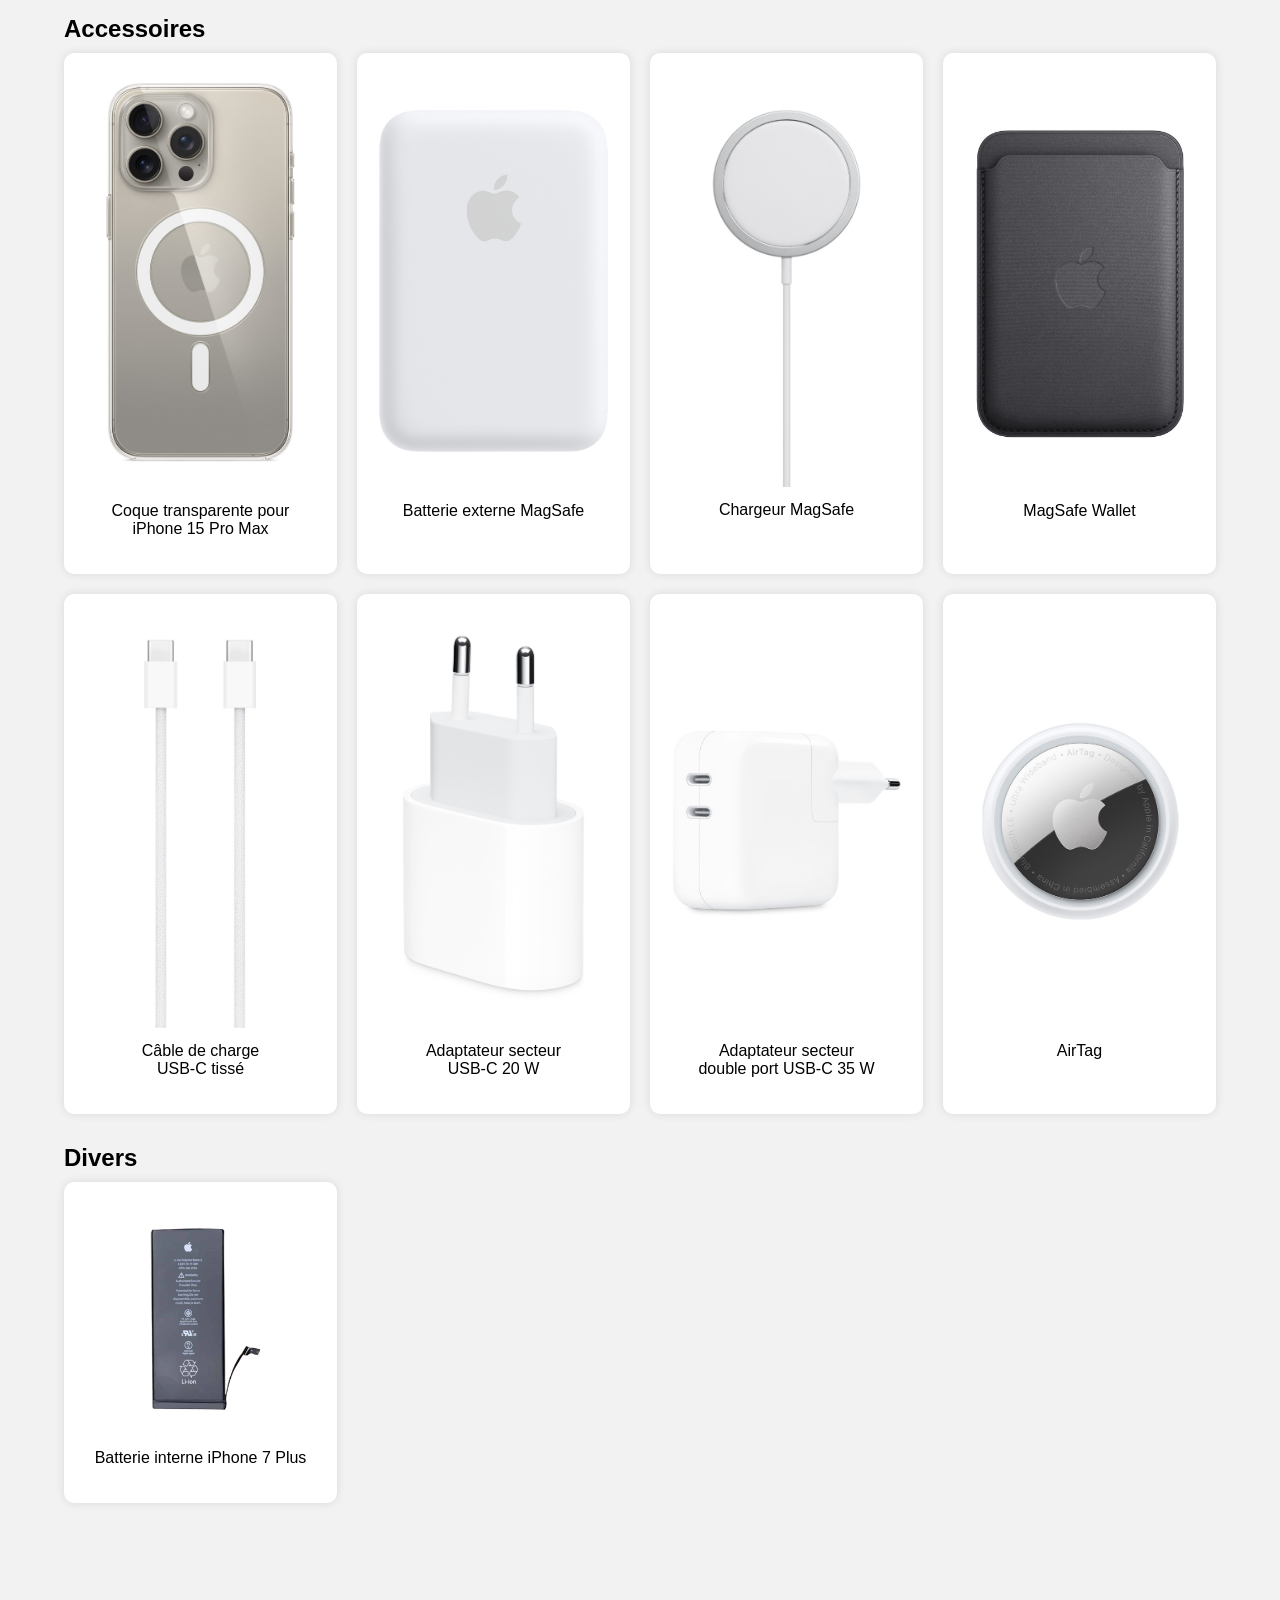
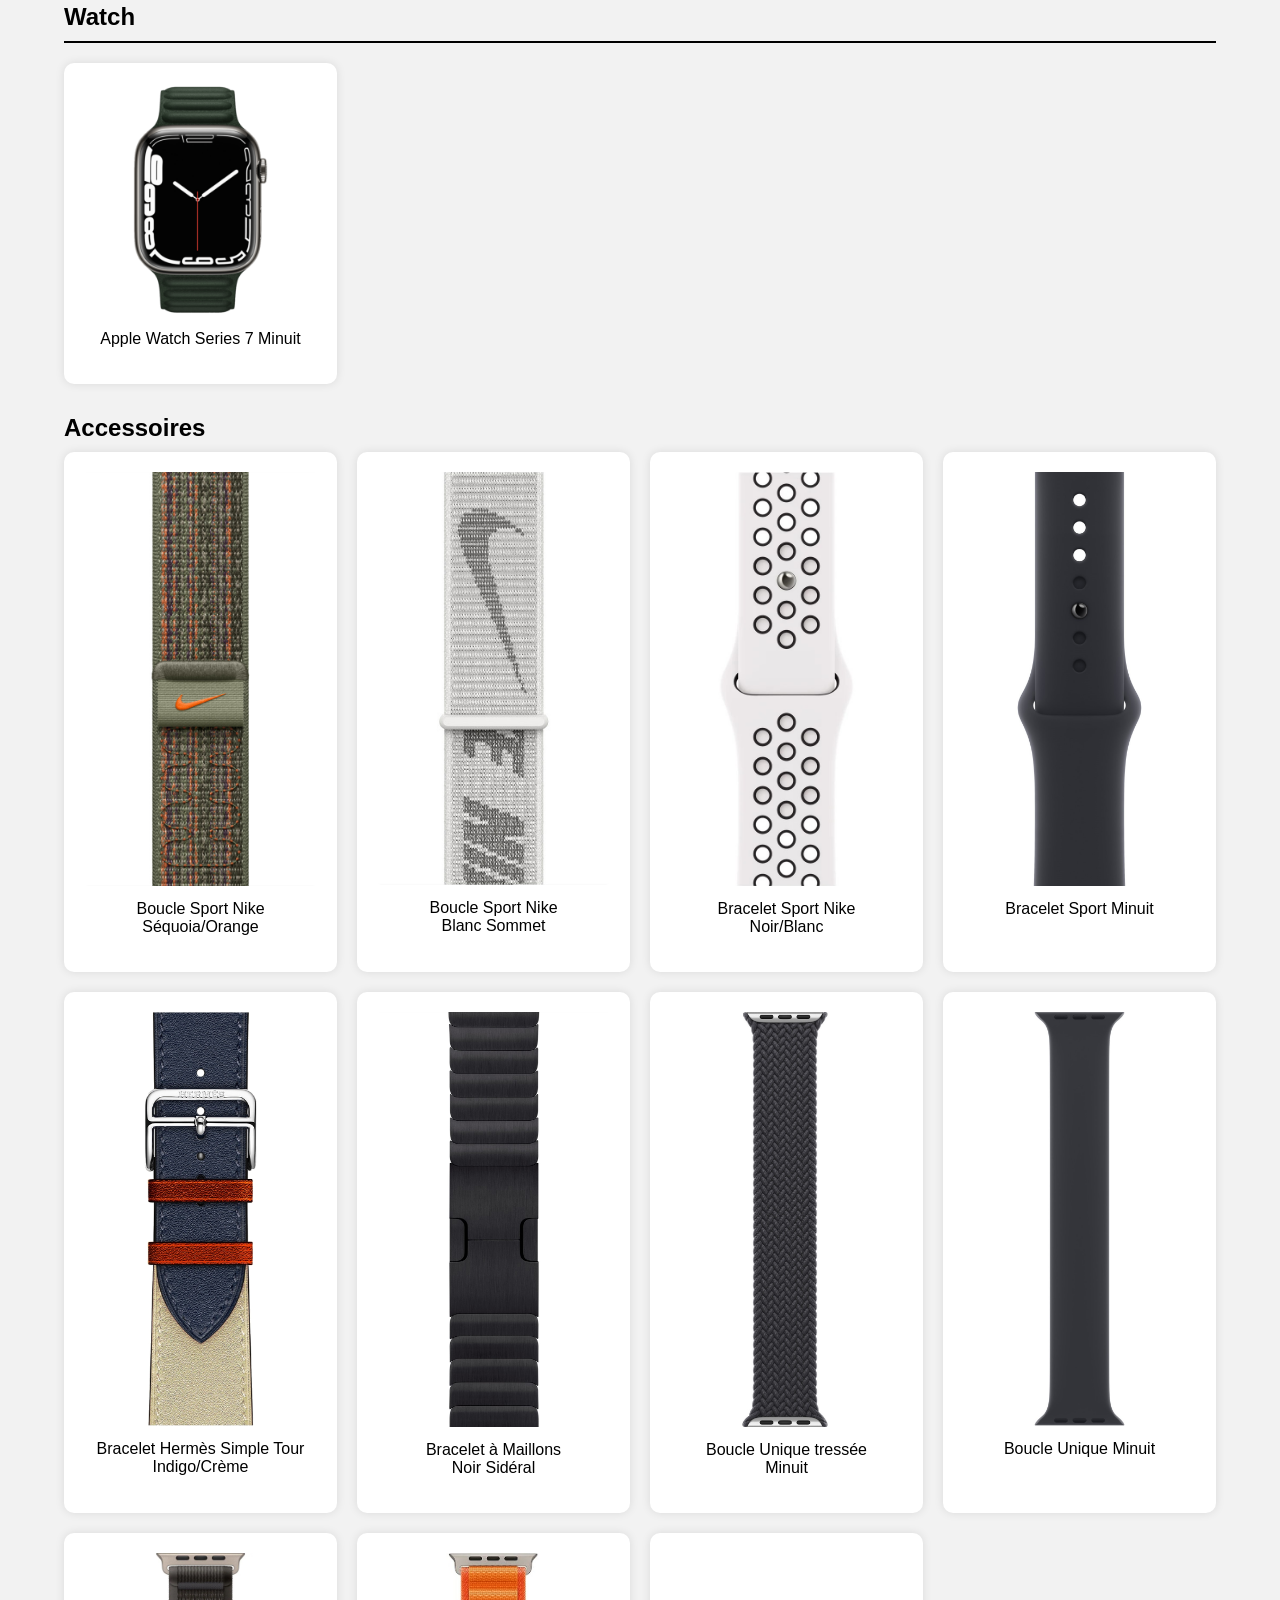
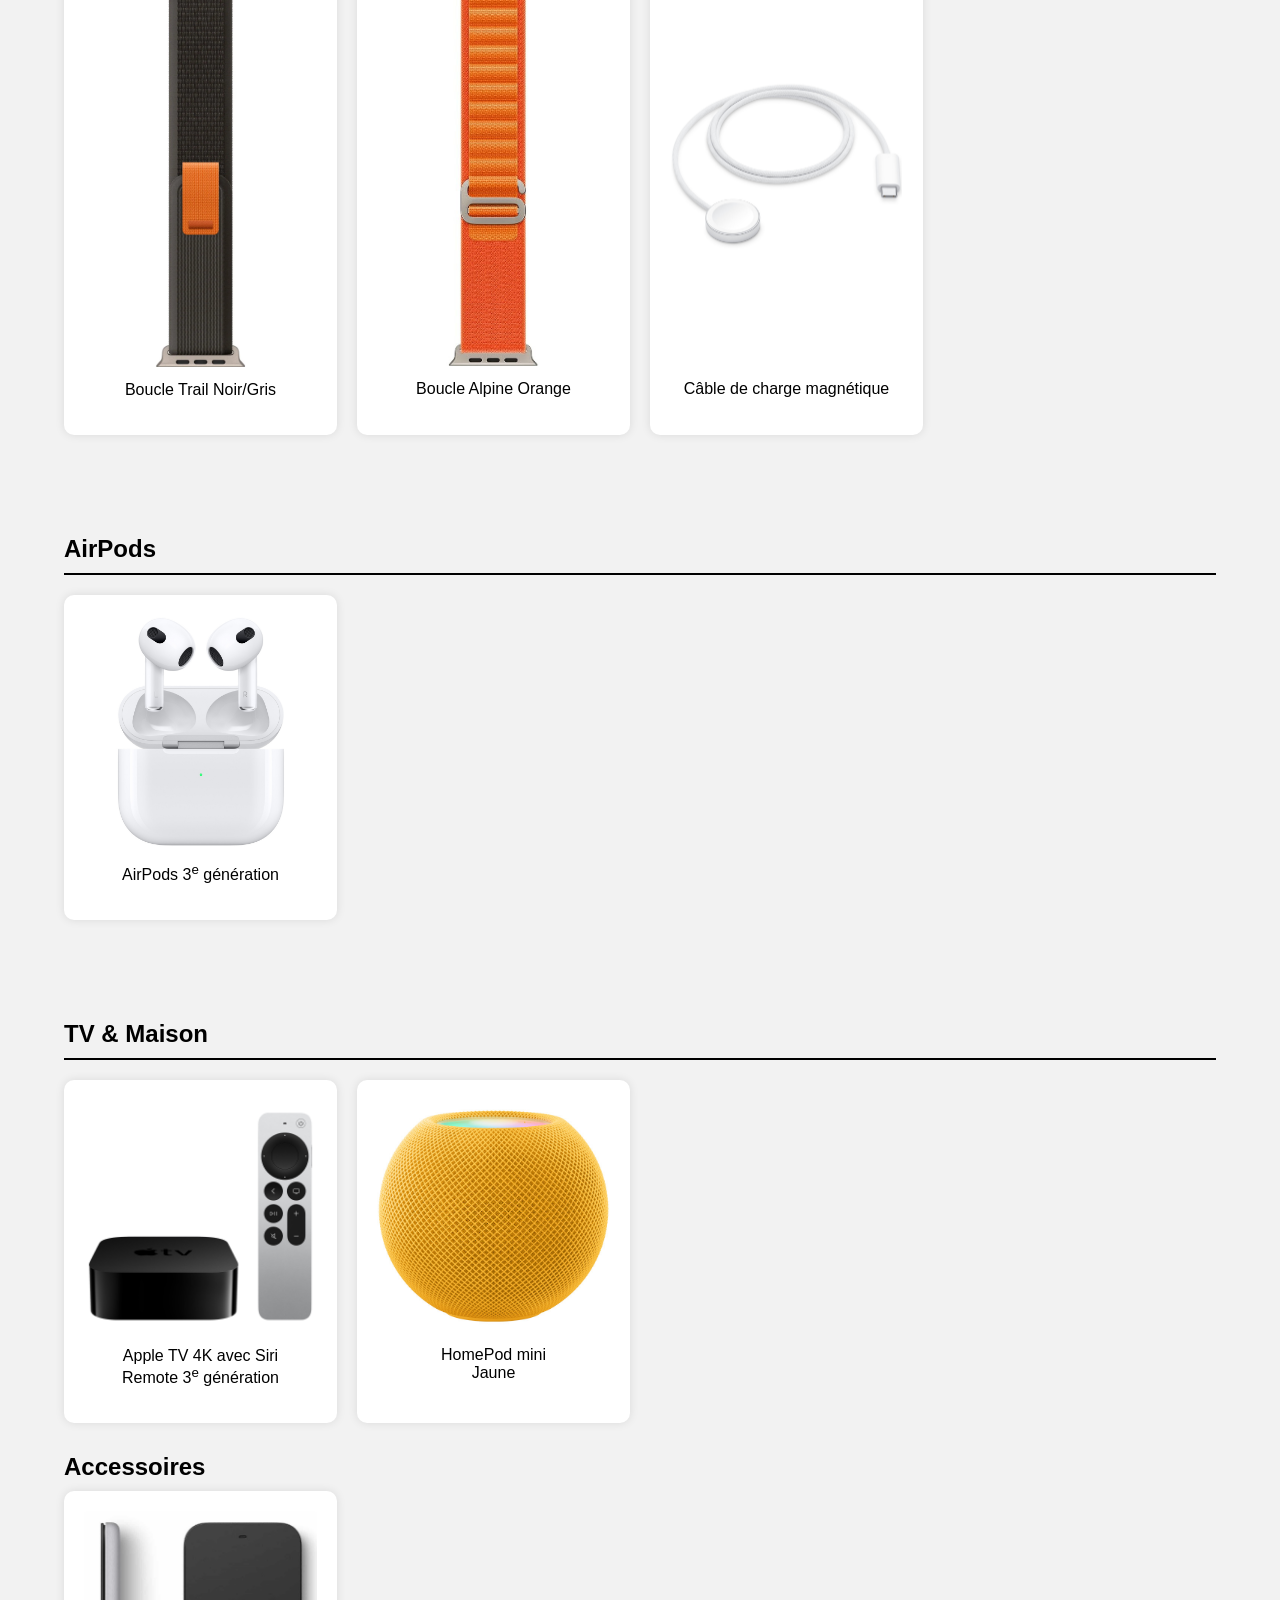
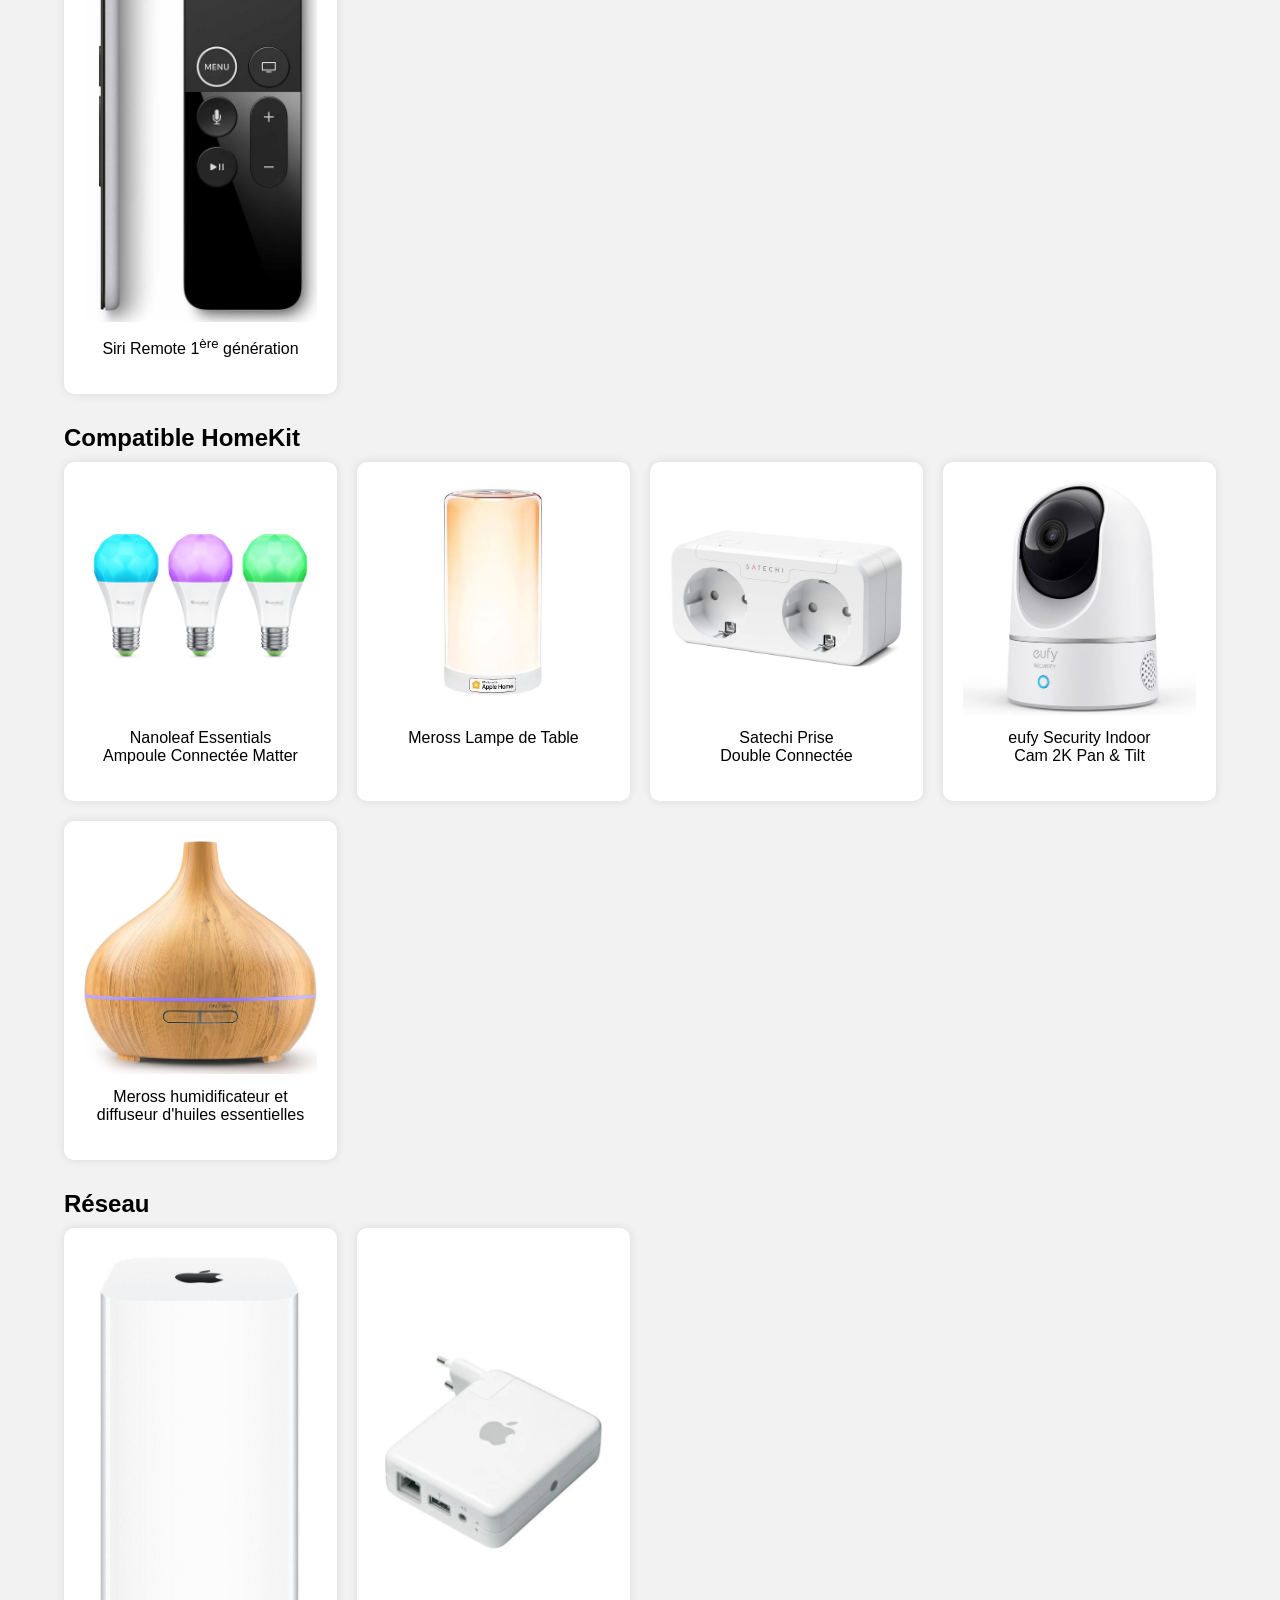
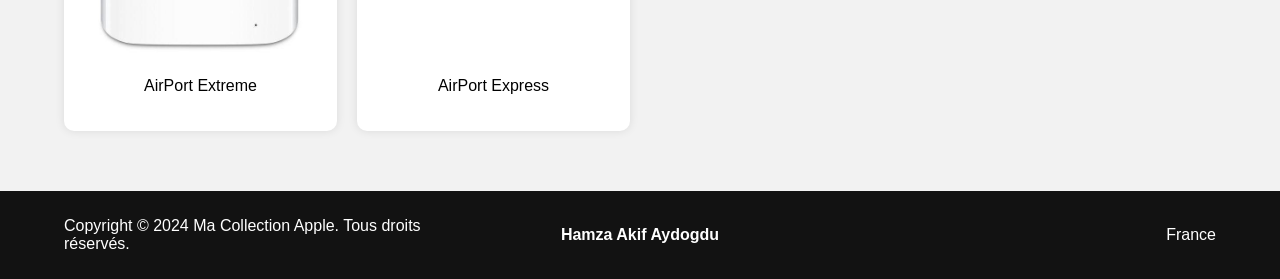
==== commit f2052158: "big modif du responsive design" ====
--- a/index.html
+++ b/index.html
@@ -1,549 +1,550 @@
 <!DOCTYPE html>
 <html lang="fr">
-
-<head>
-    <meta charset="UTF-8">
-    <meta name="viewport" content="width=device-width, initial-scale=1.0">
-    <title>Ma Collection Apple</title>
-    <link rel="stylesheet" href="styles/styles.css">
-    <link rel="shortcut icon" href="images/favicon.ico" type="image/x-icon">
-    <link rel="apple-touch-icon" href="images/favicon.ico" type="image/x-icon">
-    <link rel="icon" href="images/favicon.ico" type="image/x-icon">
-
-    <script>
-        function ouvrirOnglet() {
-            var nouvelleFenetre = window.open("images/kiz_baddest_4K.jpg", "_blank");
-            nouvelleFenetre.document.write('<html lang="en"><head><meta charset="UTF-8"><meta name="viewport" content="width=device-width, initial-scale=1.0"><title>K/DA</title><link rel="stylesheet" href="styles/styles_of_kiz.css"><link rel="shortcut icon" href="images/kiz.ico" type="image/x-icon"></head><body><div class="lejpg"><img src="images/kiz_baddest_4K.jpg" alt="Image K/DA"></div></body></html>');
-            nouvelleFenetre.document.close();
-        }
-    </script>
-</head>
-
-<body>
-    <header>
-        <div class="container">
-            <div class="logo">
-                <img src="images/Apple_logo_white.png" alt="Logo Apple">
-            </div>
-
-            <div class="title">
-                <h1>Ma Collection Apple</h1>
-            </div>
-
-            <nav>
+    <head>
+        <meta charset="UTF-8">
+        <meta name="viewport" content="width=device-width, initial-scale=1.0">
+        <title>Ma Collection Apple</title>
+        <link rel="stylesheet" href="styles/styles.css">
+        <link rel="shortcut icon" href="images/favicon.ico" type="image/x-icon">
+        <link rel="apple-touch-icon" href="images/favicon.ico" type="image/x-icon">
+        <link rel="icon" href="images/favicon.ico" type="image/x-icon">
+
+        <script>
+            function ouvrirOnglet() {
+                var nouvelleFenetre = window.open("images/kiz_baddest_4K.jpg", "_blank");
+                nouvelleFenetre.document.write('<html lang="en"><head><meta charset="UTF-8"><meta name="viewport" content="width=device-width, initial-scale=1.0"><title>K/DA</title><link rel="stylesheet" href="styles/styles_of_kiz.css"><link rel="shortcut icon" href="images/kiz.ico" type="image/x-icon"></head><body><div class="lejpg"><img src="images/kiz_baddest_4K.jpg" alt="Image K/DA"></div></body></html>');
+                nouvelleFenetre.document.close();
+            }
+        </script>
+    </head>
+
+    <body>
+        <div class="page-container">
+            <header>
+                <div class="container-logo">
+                    <div class="logo">
+                        <img src="images/Apple_logo_white.png" alt="Logo Apple">
+                    </div>
+
+                    <div class="title">
+                        <h1>Ma Collection Apple</h1>
+                    </div>
+                </div>
+
+                <nav>
+                    <div class="container-nav">
+                        <ul>
+                            <li><a href="https://apple.com/fr/" target="_blank">Store</a></li>
+                            <li><a href="#mac">Mac</a></li>
+                            <li><a href="#ipad">iPad</a></li>
+                            <li><a href="#iphone">iPhone</a></li>
+                            <li><a href="#watch">Watch</a></li>
+                            <li><a href="#airpods">AirPods</a></li>
+                            <li><a href="#tvetmaison">TV &amp; Maison</a></li>
+                        </ul>
+                    </div>
+                </nav>
+            </header>
+
+            <main class="content-wrap">
+                <!-- Mac -->
+                <section id="mac" class="section">
+                    <div class="container">
+                        <h2>Mac</h2>
+
+                        <div class="grid">
+                            <div class="product" title="iMac 27 Pouces Mi 2011, Argent">
+                                <a href="https://support.apple.com/fr-fr/112569" target="_blank">
+                                    <img src="images/mac/imac-27.jpeg" alt='Image iMac 27" mi-2011'>
+                                </a>
+                                <p>iMac 27" mi-2011</p>
+                            </div>
+
+                            <div class="product" title="MacBook Pro 16 Pouces 2019, Gris sidéral">
+                                <a href="https://support.apple.com/fr-fr/111932" target="_blank">
+                                    <img src="images/mac/macbookpro.jpeg" alt='Image MacBook Pro 16" 2019'>
+                                </a>
+                                <p>MacBook Pro 16" 2019 <br> Gris Sidéral</p>
+                            </div>
+                        </div>
+
+                        <nav>
+                            <ul>
+                                <li>
+                                    <b>Accessoires</b>
+                                </li>
+                            </ul>
+                        </nav>
+
+                        <div class="grid">
+                            <div class="product" title="Le Magic Keyboard avec pavé numérique est un clavier étendu doté de touches de navigation pour un défilement rapide et de touches fléchées de taille standard pour les jeux. Son mécanisme à ciseaux garantit stabilité et précision de frappe, tandis que son profil abaissé assure confort d'utilisation. Le pavé numérique est parfait pour les tâches financières, et avec sa batterie intégrée offrant une longue autonomie, il reste opérationnel pendant au moins un mois entre deux charges.">
+                                <a href="https://www.apple.com/fr/shop/product/MQ052SM/A/magic-keyboard-avec-pav%C3%A9-num%C3%A9rique-suisse" target="_blank">
+                                    <img src="images/mac/accessoires/magic_keyboard2.jpeg" alt="Image Magic keyboard">
+                                </a>
+                                <p>Magic Keyboard 2 <br> avec pavé numérique</p>
+                            </div>
+
+                            <div class="product" title="Sans fil et rechargeable, la Magic Mouse 2 offre un design optimisé pour une navigation fluide. Sa surface Multi-Touch permet des gestes intuitifs comme le balayage entre les pages web. Livrée avec un câble tissé USB-C vers Lightning pour la recharge et la connexion, elle se connecte automatiquement à votre Mac dès le déballage et offre environ un mois d'autonomie.">
+                                <a href="https://www.apple.com/fr/shop/product/MK2E3Z/A/magic-mouse-surface-multi%E2%80%91touch-blanc" target="_blank">
+                                    <img src="images/mac/accessoires/magic_mouse2.jpeg" alt="Image Magic mouse">
+                                </a>
+                                <p>Magic Mouse 2</p>
+                            </div>
+
+                            <div class="product" title="Cable lightning vers USB-C tissé (Disponible uniqument avec les accessoires Magic Mouse, Magic Trackpad et Magic Keyboard)">
+                                <a href="https://www.apple.com/fr/shop/product/MK2E3Z/A/magic-mouse-surface-multi%E2%80%91touch-blanc" target="_blank">
+                                    <img src="images/mac/accessoires/cable lightning to usb-c tressée.jpeg" alt="Image cable lightning vers USB-C tissé">
+                                </a>
+                                <p>Cable lightning <br> vers USB-C tissé</p>
+                            </div>
+
+                            <div class="product" title="Adaptateur secteur USB-C 96 W">
+                                <a href="https://www.apple.com/fr/shop/product/MW2L3ZM/A/adaptateur-secteur-usb%E2%80%91c-96-w" target="_blank">
+                                    <img src="images/mac/accessoires/adaptateur_secteur_usbc_96w.jpeg" alt="Image adaptateur secteur USB-C 96 W">
+                                </a>
+                                <p>Adaptateur secteur <br> USB-C 96 W</p>
+                            </div>
+
+                            <div class="product" title="Constituée d'un matériau non abrasif doux au toucher, la chiffonnette nettoie n'importe quel écran Apple, y compris ceux en verre nano-texturé, de façon efficace et sûre.">
+                                <a href="https://www.apple.com/fr/shop/product/MW693ZM/A/chiffonnette" target="_blank">
+                                    <img src="images/mac/accessoires/polishing_cloth.jpeg" alt="Image Polishing Cloth">
+                                </a>
+                                <p>Polishing Cloth <br> (Chiffonnette)</p>
+                            </div>
+
+                            <div class="product" title="Fixez de façon sécurisée l'iPhone compatible MagSafe à votre Mac portable pour profiter des nouvelles fonctionnalités, continuité sur l'appareil photo de la dernière version de macOS - une solution très pratique pour des appels FaceTime">
+                                <a href="https://www.apple.com/fr/shop/product/HQ642ZM/A/support-d%E2%80%99iphone-belkin-avec-magsafe-pour-mac" target="_blank">
+                                    <img src="images/mac/accessoires/belkin.jpeg" alt="Image Support d'iPhone Belkin avec MagSafe pour Mac">
+                                </a>
+                                <p>Support d'iPhone <br> avec MagSafe</p>
+                            </div>
+
+                            <div class="product" title="Configurez la sauvegarde intégrale et sûre de votre mac en quelques minutes.">
+                                <a href="https://support.apple.com/fr-fr/104984" target="_blank">
+                                    <img src="images/mac/accessoires/Time Machine.webp" alt="Image Time Machine">
+                                </a>
+                                <p>Time Machine</p>
+                            </div>
+                        </div>
+                    </div>
+                </section>
+
+                <!-- iPad -->
+                <section id="ipad" class="section">
+                    <div class="container">
+                        <h2>iPad</h2>
+
+                        <div class="grid">
+                            <div class="product">
+                                <a href="https://support.apple.com/fr-fr/111887/" target="_blank">
+                                    <img src="images/ipad/ipad_space_gray.webp" alt='Image iPad Air 5'>
+                                </a>
+                                <p>iPad Air 5<sup>e</sup> génération Gris Sidéral</p>
+                            </div>
+
+                            <div class="product">
+                                <a href="https://www.apple.com/fr/ipad-10.9/specs/" target="_blank">
+                                    <img src="images/ipad/ipad_10.webp" alt='Image iPad 10'>
+                                </a>
+                                <p>iPad 10<sup>e</sup> génération Bleu</p>
+                            </div>
+                        </div>
+
+                        <nav>
+                            <ul>
+                                <li>
+                                    <b>Accessoires</b>
+                                </li>
+                            </ul>
+                        </nav>
+
+                        <div class="grid">
+                            <div class="product">
+                                <a href="https://www.apple.com/fr/shop/product/MXN43ZM/A/apple-pencil-2%E1%B5%89-g%C3%A9n%C3%A9ration" target="_blank">
+                                    <img src="images/ipad/accessoires/pencil.jpeg" alt="Image Pencil 2">
+                                </a>
+                                <p>Apple Pencil 2</p>
+                            </div>
+
+                            <div class="product">
+                                <a href="https://www.apple.com/fr/shop/product/MNA73ZM/A/smart-folio-pour-ipad-air-5ᵉ-génération-bleu-marine" target="_blank">
+                                    <img src="images/ipad/accessoires/Smart_folio.jpeg" alt="Image Smart Folio">
+                                </a>
+                                <p>Smart Folio pour <br> iPad Air 5<sup>e</sup> génération</p>
+                            </div>
+
+                            <div class="product">
+                                <a href="https://www.apple.com/fr/shop/product/MXNK2SM/A/smart-keyboard-folio-pour-ipad-pro-11-pouces-4ᵉ-génération-et-ipad-air-11-pouces-m2-suisse" target="_blank">
+                                    <img src="images/ipad/accessoires/Smart_keyboard_folio.jpeg" alt="Image Smart Keyboard Folio">
+                                </a>
+                                <p>Smart Keyboard Folio pour <br> iPad Air 5<sup>e</sup> génération</p>
+                            </div>
+                        </div>
+                    </div>
+                </section>
+
+                <!-- iPhone -->
+                <section id="iphone" class="section">
+                    <div class="container">
+                        <h2>iPhone</h2>
+
+                        <div class="grid">
+                            <div class="product">
+                                <a href="https://support.apple.com/fr-fr/112562" target="_blank">
+                                    <img src="images/iphone/iphone4.jpg" alt="Image iPhone 4">
+                                </a>
+                                <p>iPhone 4 <br> Noir</p>
+                            </div>
+
+                            <div class="product">
+                                <a href="https://support.apple.com/fr-fr/111940" target="_blank">
+                                    <img src="images/iphone/iphone6plus.png" alt="Image iPhone 6 Plus">
+                                </a>
+                                <p>iPhone 6 Plus <br> Or</p>
+                            </div>
+
+                            <div class="product">
+                                <a href="https://support.apple.com/fr-fr/111953" target="_blank">
+                                    <img src="images/iphone/iphone7plus.png" alt="Image iPhone 7 Plus">
+                                </a>
+                                <p>iPhone 7 Plus <br> Argent</p>
+                            </div>
+
+                            <div class="product">
+                                <a href="https://support.apple.com/fr-fr/111828" target="_blank">
+                                    <img src="images/iphone/iphone15promax.png" alt="Image iPhone 15 Pro Max">
+                                </a>
+                                <p>iPhone 15 Pro Max <br> Titane Naturel</p>
+                            </div>                    
+                        </div>
+
+                        <nav>
+                            <ul>
+                                <li>
+                                    <b>Accessoires</b>
+                                </li>
+                            </ul>
+                        </nav>
+
+                        <div class="grid">
+                            <div class="product">
+                                <a href="https://www.apple.com/fr/shop/product/MT233ZM/A/coque-transparente-avec-magsafe-pour-iphone-15-pro-max" target="_blank">
+                                    <img src="images/iphone/accessoires/clear_case.jpeg" alt="Image coque iPhone 15 Pro Max">
+                                </a>
+                                <p>Coque transparente pour <br> iPhone 15 Pro Max</p>
+                            </div>
+
+                            <div class="product">
+                                <a href="https://support.apple.com/fr-fr/111857" target="_blank">
+                                    <img src="images/iphone/accessoires/magsafe_battery_pack.png" alt="Image Magsafe Battery Pack">
+                                </a>
+                                <p>Batterie externe MagSafe</p>
+                            </div>
+
+                            <div class="product">
+                                <a href="https://www.apple.com/fr/shop/product/MX6X3ZM/A/chargeur-magsafe-1-m" target="_blank">
+                                    <img src="images/iphone/accessoires/magsafe.jpeg" alt="Image Magsafe">
+                                </a>
+                                <p>Chargeur MagSafe</p>
+                            </div>
+
+                            <div class="product">
+                                <a href="https://www.apple.com/fr/shop/product/MA6W4ZM/A/porte%E2%80%91cartes-en-tissage-fin-pour-iphone-avec-magsafe-noir" target="_blank">
+                                    <img src="images/iphone/accessoires/magsafe_wallet.jpeg" alt="Image Magsafe Wallet">
+                                </a>
+                                <p>MagSafe Wallet</p>
+                            </div>
+
+                            <div class="product">
+                                <a href="https://www.apple.com/fr/shop/product/MW493ZM/A/c%C3%A2ble-de-charge-usb%E2%80%91c-60-w-1-m" target="_blank">
+                                    <img src="images/iphone/accessoires/usbc_cable.jpeg" alt="Image Cable USB-C tissé">
+                                </a>
+                                <p>Câble de charge <br> USB-C tissé</p>
+                            </div>
+
+                            <div class="product" title="Adaptateur secteur USB-C 20 W">
+                                <a href="https://www.apple.com/fr/shop/product/MUVV3ZM/A/adaptateur-secteur-usb%E2%80%91c-20-w" target="_blank">
+                                    <img src="images/iphone/accessoires/chargeur.jpeg" alt="Image Adaptateur secteur 20 W">
+                                </a>
+                                <p>Adaptateur secteur <br> USB-C 20 W</p>
+                            </div>
+
+                            <div class="product" title="Adaptateur secteur double port USB-C 35 W">
+                                <a href="https://www.apple.com/fr/shop/product/MW2K3ZM/A/adaptateur-secteur-double-port-usb-c-35-w" target="_blank">
+                                    <img src="images/iphone/accessoires/adaptateur_secteur_double_port_usbc_35w.jpeg" alt="Image Adaptateur secteur double port USB-C 35 W">
+                                </a>
+                                <p>Adaptateur secteur <br> double port USB-C 35 W</p>
+                            </div>
+
+                            <div class="product">
+                                <a href="https://www.apple.com/fr/airtag/" target="_blank">
+                                    <img src="images/iphone/accessoires/airtag.jpeg" alt="Image AirTag">
+                                </a>
+                                <p>AirTag</p>
+                            </div>
+                        </div>
+
+                        <nav>
+                            <ul>
+                                <li>
+                                    <b>Divers</b>
+                                </li>
+                            </ul>
+                        </nav>
+
+                        <div class="grid">
+                            <div class="product">
+                                <img src="images/iphone/accessoires/divers/Batterie-originale-pour-iPhone-7-Plus.jpeg" alt="Image Batterie interne iPhone 7 Plus">
+                                <p>Batterie interne iPhone 7 Plus</p>
+                            </div>
+                        </div>
+                    </div>
+                </section>
+
+                <!-- Apple Watch -->
+                <section id="watch" class="section">
+                    <div class="container">
+                        <h2>Watch</h2>
+
+                        <div class="grid">
+                            <div class="product">
+                                <a href="https://support.apple.com/fr-fr/111909" target="_blank">
+                                    <img src="images/watch/apple_watch_series7.png" alt='Image Apple Watch Series 7'>
+                                </a>
+                                <p>Apple Watch Series 7 Minuit</p>
+                            </div>
+                        </div>
+
+                        <nav>
+                            <ul>
+                                <li>
+                                    <b>Accessoires</b>
+                                </li>
+                            </ul>
+                        </nav>
+
+                        <div class="grid">
+                            <div class="product">
+                                <a href="https://www.apple.com/fr/shop/product/MXU33ZM/A/boucle-sport-nike-vert-gris-46-mm" target="_blank">
+                                    <img src="images/watch/accessoires/sequoia_nike_loop.jpg" alt="Image Boucle Sport Nike Séquoia/Orange">
+                                </a>
+                                <p>Boucle Sport Nike <br> Séquoia/Orange</p>
+                            </div>
+
+                            <div class="product">
+                                <a href="https://www.apple.com/fr/shop/product/MXL53ZM/A/boucle-sport-nu%C3%A9e-bleue-46-mm" target="_blank">
+                                    <img src="images/watch/accessoires/boucle sport nike.jpg" alt="Image Boucle Sport Nike Blanc Sommet">
+                                </a>
+                                <p>Boucle Sport Nike <br> Blanc Sommet</p>
+                            </div>
+
+                            <div class="product">
+                                <a href="https://www.apple.com/fr/shop/product/MYL53ZM/A/bracelet-sport-nike-platine-pur-46-mm-m-l" target="_blank">
+                                    <img src="images/watch/accessoires/nike_loop.jpg" alt="Image Bracelet Sport Nike">
+                                </a>
+                                <p>Bracelet Sport Nike <br> Noir/Blanc</p>
+                            </div>
+
+                            <div class="product">
+                                <a href="https://www.apple.com/fr/shop/product/MT3F3ZM/A/bracelet-sport-minuit-45-mm-m-l" target="_blank">
+                                    <img src="images/watch/accessoires/boucle_sport_minuit.jpeg" alt='Image Bracelet Sport minuit'>
+                                </a>
+                                <p>Bracelet Sport Minuit</p>
+                            </div>
+
+                            <div class="product">
+                                <a href="https://www.apple.com/fr/shop/product/MTHH3ZM/A/apple-watch-herm%C3%A8s-bracelet-simple-tour-twill-jump-noir-gold-de-45-mm" target="_blank">
+                                    <img src="images/watch/accessoires/hermes.jpg" alt="Image Bracelet Hermès">
+                                </a>
+                                <p>Bracelet Hermès Simple Tour Indigo/Crème</p>
+                            </div>
+
+                            <div class="product">
+                                <a href="https://www.apple.com/fr/shop/product/MXMK3ZM/A/bracelet-%C3%A0-maillons-ardoise-46-mm" target="_blank">
+                                    <img src="images/watch/accessoires/bracelet_maillons.jpeg" alt="Image Bracelet à Maillons">
+                                </a>
+                                <p>Bracelet à Maillons <br> Noir Sidéral</p>
+                            </div>
+
+                            <div class="product">
+                                <a href="https://www.apple.com/fr/shop/product/MY303ZM/A/bracelet-boucle-unique-tress%C3%A9e-minuit-46-mm-taille-8" target="_blank">
+                                    <img src="images/watch/accessoires/boucle_unique_tressée.jpeg" alt="Image Boucle unique tressée minuit">
+                                </a>
+                                <p>Boucle Unique tressée <br> Minuit</p>
+                            </div>
+
+                            <div class="product">
+                                <a href="https://www.apple.com/fr/shop/product/MYAF3ZM/A/bracelet-boucle-unique-noir-46-mm-taille-8" target="_blank">
+                                    <img src="images/watch/accessoires/boucle_unique.jpeg" alt="Image Boucle unique minuit">
+                                </a>
+                                <p>Boucle Unique Minuit</p>
+                            </div>
+
+                            <div class="product">
+                                <a href="https://www.apple.com/fr/shop/product/MXTR3ZM/A/boucle-trail-noir-49-mm-m-l-finition-titane-naturel" target="_blank">
+                                    <img src="images/watch/accessoires/loop_trail.jpg" alt="Image Boucle Trail Noir/Gris">
+                                </a>
+                                <p>Boucle Trail Noir/Gris</p>
+                            </div>
+
+                            <div class="product">
+                                <a href="https://www.apple.com/fr/shop/product/MXN23ZM/A/boucle-alpine-sahara-49-mm-medium-finition-titane-naturel" target="_blank">
+                                    <img src="images/watch/accessoires/alpine_loop.jpg" alt="Image Boucle Alpine Orange">
+                                </a>
+                                <p>Boucle Alpine Orange</p>
+                            </div>
+
+                            <div class="product">
+                                <a href="https://www.apple.com/fr/shop/product/MT0H3ZM/A/câble-de-charge-rapide-magnétique-vers-usb%E2%80%91c-pour-apple-watch-1-m" target="_blank">
+                                    <img src="images/watch/accessoires/charging_cable.jpeg" alt="Image Cable de charge">
+                                </a>
+                                <p>Câble de charge magnétique</p>
+                            </div>
+                        </div>
+                    </div>
+                </section>
+
+                <!-- AirPods -->
+                <section id="airpods" class="section">
+                    <div class="container">
+                        <h2>AirPods</h2>
+
+                        <div class="grid">
+                            <div class="product">
+                                <a href="https://support.apple.com/fr-fr/111863" target="_blank">
+                                    <img src="images/airpods/airpods3.jpeg" alt='Image AirPods 3'>
+                                </a>
+                                <p>AirPods 3<sup>e</sup> génération</p>
+                            </div>
+                        </div>
+                    </div>
+                </section>
+
+                <!-- Tv et Maison -->
+                <section id="tvetmaison" class="section">
+                    <div class="container">
+                        <h2>TV &amp; Maison</h2>
+
+                        <div class="grid">
+                            <div class="product">
+                                <a href="https://support.apple.com/fr-fr/111922" target="_blank">
+                                    <img src="images/tv/tv.png" alt='Image Apple TV 4K'>
+                                </a>
+                                <p>Apple TV 4K avec Siri <br> Remote 3<sup>e</sup> génération</p>
+                            </div>
+
+                            <div class="product">
+                                <a href="https://www.apple.com/fr/homepod-mini/specs/" target="_blank">
+                                    <img src="images/homepod/homepodmini_yellow.jpg" alt='Image HomePod mini'>
+                                </a>
+                                <p>HomePod mini <br> Jaune</p>
+                            </div>
+                        </div>
+
+                        <nav>
+                            <ul>
+                                <li>
+                                    <b>Accessoires</b>
+                                </li>
+                            </ul>
+                        </nav>
+
+                        <div class="grid">
+                            <div class="product">
+                                <a href="https://support.apple.com/fr-fr/103233" target="_blank">
+                                    <img src="images/tv/accessoires/apple-siri-remote.jpg" alt="Image Siri Remote">
+                                </a>
+                                <p>Siri Remote 1<sup>ère</sup> génération</p>
+                            </div>
+                        </div>
+
+                        <nav>
+                            <ul>
+                                <li>
+                                    <b>Compatible HomeKit</b>
+                                </li>
+                            </ul>
+                        </nav>
+
+                        <div class="grid">
+                            <div class="product">
+                                <a href="https://www.apple.com/fr/shop/product/HQX02B/A/ampoule-connectée-e27-essentials-matter-de-nanoleaf-ampoule-led-intelligente-compatible-thread-et-matter-blanc-et-couleur-pack-de-3" target="_blank">
+                                    <img src="images/maison/Nanoleaf.jpeg" alt='Image Nanoleaf Light Bulb'>
+                                </a>
+                                <p>Nanoleaf Essentials <br> Ampoule Connectée Matter</p>
+                            </div>
+
+                            <div class="product">
+                                <a href="https://www.amazon.fr/Veilleuse-Intelligente-Compatible-SmartThings-Multicolore/dp/B08L3B8ZMX/ref=sr_1_5?crid=12SSCL1OD7ESF&dib=eyJ2IjoiMSJ9.[base64].BaN8hkaEImHkqaWo0m9qRUOLjUro2Px6aCo_Yj0TQVA&dib_tag=se&keywords=meross%2Blampe&qid=1712350888&sprefix=%2Caps%2C313&sr=8-5&th=1" target="_blank">
+                                    <img src="images/maison/meross_lampe.jpeg" alt='Image Meross Lampe de Table'>
+                                </a>
+                                <p>Meross Lampe de Table</p>
+                            </div>
+
+                            <div class="product">
+                                <a href="https://www.amazon.fr/dp/B091JF1Z4Y?ref=nb_sb_ss_w_as-reorder_k0_1_4&amp=&crid=U3G8CDVAEBZW&amp=&sprefix=sate" target="_blank">
+                                    <img src="images/maison/Satechi_double_prise.jpeg" alt='Image Satechi prise connecté'>
+                                </a>
+                                <p>Satechi Prise <br> Double Connectée</p>
+                            </div>
+
+                            <div class="product">
+                                <a href="https://www.amazon.fr/eufy-int%C3%A9rieure-d%C3%A9tection-Compatible-Assistants/dp/B086LBCQJL/ref=sr_1_5?__mk_fr_FR=%C3%85M%C3%85%C5%BD%C3%95%C3%91&crid=3D1LT5KY1PKZQ&dib=eyJ2IjoiMSJ9.[base64].nEsO4n9Qe5r7VERRQzZBJulPu4CePS3vqT3E4Ctb9dE&dib_tag=se&keywords=cam%C3%A9ra+connect%C3%A9e+homekit&qid=1713131025&sprefix=cam%C3%A9ra+connect%C3%A9e+homekit%2Caps%2C66&sr=8-5" target="_blank">
+                                    <img src="images/maison/eufy camera pan&tilt.jpg" alt="Image eufy Security Indoor Camera Surveillance WiFi">
+                                </a>
+                                <p>eufy Security Indoor <br> Cam 2K Pan & Tilt</p>
+                            </div>
+
+                            <div class="product">
+                                <a href="https://www.amazon.fr/Diffuseur-Essentielles-Compatible-Humidificateur-Ultrasonique/dp/B09P55ZYJS/ref=sr_1_27?crid=MNWNTP7JK4KC&dib=eyJ2IjoiMSJ9.[base64].EQEh11RJ1ZqRw6h4s6EoegCa_-zgNld1IYcRjqjd_Bc&dib_tag=se&keywords=meross&qid=1715514632&sprefix=mer%2Caps%2C81&sr=8-27&th=1" target="_blank">
+                                    <img src="images/maison/meross_humidificateur.jpg" alt="Image Meross Humidificateur/Essential Oil Diffuser">
+                                </a>
+                                <p>Meross humidificateur et <br> diffuseur d'huiles essentielles</p>
+                            </div>
+                        </div>
+
+                        <nav>
+                            <ul>
+                                <li>
+                                    <b>Réseau</b>
+                                </li>
+                            </ul>
+                        </nav>
+
+                        <div class="grid">
+                            <div class="product">
+                                <a href="https://support.apple.com/fr-fr/112419" target="_blank">
+                                    <img src="images/airport/AirPort Extreme.jpg" alt='Image AirPort Extreme'>
+                                </a>
+                                <p>AirPort Extreme</p>
+                            </div>
+
+                            <div class="product">
+                                <a href="https://support.apple.com/fr-ne/112477" target="_blank">
+                                    <img src="images/airport/AirPort Express.png" alt='Image AirPort Express'>
+                                </a>
+                                <p>AirPort Express</p>
+                            </div>
+                        </div>
+                    </div>
+                </section>
+            </main>
+
+            <footer>
                 <div class="container">
-                    <ul>
-                        <li><a href="https://apple.com/fr/" target="_blank">Store</a></li>
-                        <li><a href="#mac">Mac</a></li>
-                        <li><a href="#ipad">iPad</a></li>
-                        <li><a href="#iphone">iPhone</a></li>
-                        <li><a href="#watch">Watch</a></li>
-                        <li><a href="#airpods">AirPods</a></li>
-                        <li><a href="#tvetmaison">TV &amp; Maison</a></li>
-                    </ul>
+                    <div class="copyright"><p>Copyright <a class="kiz_change-color" href="javascript:void(0)" onclick="ouvrirOnglet()">&copy;</a> 2024 Ma Collection Apple. Tous droits réservés.</p></div>
+                    
+                    <div class="author">
+                        <h4>Hamza Akif Aydogdu</h4>
+                    </div>
+                    
+                    <div class="region">
+                        <a href="regions.html">
+                            <p>France</p>
+                        </a>
+                    </div>
                 </div>
-            </nav>
+            </footer>
         </div>
-    </header>
-
-    <main>
-        <!-- Mac -->
-        <section id="mac" class="section">
-            <div class="container">
-                <h2>Mac</h2>
-
-                <div class="grid">
-                    <div class="product" title="iMac 27 Pouces Mi 2011, Argent">
-                        <a href="https://support.apple.com/fr-fr/112569" target="_blank">
-                            <img src="images/mac/imac-27.jpeg" alt='Image iMac 27" mi-2011'>
-                        </a>
-                        <p>iMac 27" mi-2011</p>
-                    </div>
-
-                    <div class="product" title="MacBook Pro 16 Pouces 2019, Gris sidéral">
-                        <a href="https://support.apple.com/fr-fr/111932" target="_blank">
-                            <img src="images/mac/macbookpro.jpeg" alt='Image MacBook Pro 16" 2019'>
-                        </a>
-                        <p>MacBook Pro 16" 2019 <br> Gris Sidéral</p>
-                    </div>
-                </div>
-
-                <nav>
-                    <ul>
-                        <li>
-                            <b>Accessoires</b>
-                        </li>
-                    </ul>
-                </nav>
-
-                <div class="grid">
-                    <div class="product" title="Le Magic Keyboard avec pavé numérique est un clavier étendu doté de touches de navigation pour un défilement rapide et de touches fléchées de taille standard pour les jeux. Son mécanisme à ciseaux garantit stabilité et précision de frappe, tandis que son profil abaissé assure confort d'utilisation. Le pavé numérique est parfait pour les tâches financières, et avec sa batterie intégrée offrant une longue autonomie, il reste opérationnel pendant au moins un mois entre deux charges.">
-                        <a href="https://www.apple.com/fr/shop/product/MQ052SM/A/magic-keyboard-avec-pav%C3%A9-num%C3%A9rique-suisse" target="_blank">
-                            <img src="images/mac/accessoires/magic_keyboard2.jpeg" alt="Image Magic keyboard">
-                        </a>
-                        <p>Magic Keyboard 2 <br> avec pavé numérique</p>
-                    </div>
-
-                    <div class="product" title="Sans fil et rechargeable, la Magic Mouse 2 offre un design optimisé pour une navigation fluide. Sa surface Multi-Touch permet des gestes intuitifs comme le balayage entre les pages web. Livrée avec un câble tissé USB-C vers Lightning pour la recharge et la connexion, elle se connecte automatiquement à votre Mac dès le déballage et offre environ un mois d'autonomie.">
-                        <a href="https://www.apple.com/fr/shop/product/MK2E3Z/A/magic-mouse-surface-multi%E2%80%91touch-blanc" target="_blank">
-                            <img src="images/mac/accessoires/magic_mouse2.jpeg" alt="Image Magic mouse">
-                        </a>
-                        <p>Magic Mouse 2</p>
-                    </div>
-
-                    <div class="product" title="Cable lightning vers USB-C tissé (Disponible uniqument avec les accessoires Magic Mouse, Magic Trackpad et Magic Keyboard)">
-                        <a href="https://www.apple.com/fr/shop/product/MK2E3Z/A/magic-mouse-surface-multi%E2%80%91touch-blanc" target="_blank">
-                            <img src="images/mac/accessoires/cable lightning to usb-c tressée.jpeg" alt="Image cable lightning vers USB-C tissé">
-                        </a>
-                        <p>Cable lightning <br> vers USB-C tissé</p>
-                    </div>
-
-                    <div class="product" title="Adaptateur secteur USB-C 96 W">
-                        <a href="https://www.apple.com/fr/shop/product/MW2L3ZM/A/adaptateur-secteur-usb%E2%80%91c-96-w" target="_blank">
-                            <img src="images/mac/accessoires/adaptateur_secteur_usbc_96w.jpeg" alt="Image adaptateur secteur USB-C 96 W">
-                        </a>
-                        <p>Adaptateur secteur <br> USB-C 96 W</p>
-                    </div>
-
-                    <div class="product" title="Constituée d'un matériau non abrasif doux au toucher, la chiffonnette nettoie n'importe quel écran Apple, y compris ceux en verre nano-texturé, de façon efficace et sûre.">
-                        <a href="https://www.apple.com/fr/shop/product/MW693ZM/A/chiffonnette" target="_blank">
-                            <img src="images/mac/accessoires/polishing_cloth.jpeg" alt="Image Polishing Cloth">
-                        </a>
-                        <p>Polishing Cloth <br> (Chiffonnette)</p>
-                    </div>
-
-                    <div class="product" title="Fixez de façon sécurisée l'iPhone compatible MagSafe à votre Mac portable pour profiter des nouvelles fonctionnalités, continuité sur l'appareil photo de la dernière version de macOS - une solution très pratique pour des appels FaceTime">
-                        <a href="https://www.apple.com/fr/shop/product/HQ642ZM/A/support-d%E2%80%99iphone-belkin-avec-magsafe-pour-mac" target="_blank">
-                            <img src="images/mac/accessoires/belkin.jpeg" alt="Image Support d'iPhone Belkin avec MagSafe pour Mac">
-                        </a>
-                        <p>Support d'iPhone <br> avec MagSafe</p>
-                    </div>
-
-                    <div class="product" title="Configurez la sauvegarde intégrale et sûre de votre mac en quelques minutes.">
-                        <a href="https://support.apple.com/fr-fr/104984" target="_blank">
-                            <img src="images/mac/accessoires/Time Machine.webp" alt="Image Time Machine">
-                        </a>
-                        <p>Time Machine</p>
-                    </div>
-                </div>
-            </div>
-        </section>
-
-        <!-- iPad -->
-        <section id="ipad" class="section">
-            <div class="container">
-                <h2>iPad</h2>
-
-                <div class="grid">
-                    <div class="product">
-                        <a href="https://support.apple.com/fr-fr/111887/" target="_blank">
-                            <img src="images/ipad/ipad_space_gray.webp" alt='Image iPad Air 5'>
-                        </a>
-                        <p>iPad Air 5<sup>e</sup> génération Gris Sidéral</p>
-                    </div>
-
-                    <div class="product">
-                        <a href="https://www.apple.com/fr/ipad-10.9/specs/" target="_blank">
-                            <img src="images/ipad/ipad_10.webp" alt='Image iPad 10'>
-                        </a>
-                        <p>iPad 10<sup>e</sup> génération Bleu</p>
-                    </div>
-                </div>
-
-                <nav>
-                    <ul>
-                        <li>
-                            <b>Accessoires</b>
-                        </li>
-                    </ul>
-                </nav>
-
-                <div class="grid">
-                    <div class="product">
-                        <a href="https://www.apple.com/fr/shop/product/MU8F2ZM/A/apple-pencil-2%E1%B5%89-g%C3%A9n%C3%A9ration" target="_blank">
-                            <img src="images/ipad/accessoires/pencil.jpeg" alt="Image Pencil 2">
-                        </a>
-                        <p>Apple Pencil 2</p>
-                    </div>
-
-                    <div class="product">
-                        <a href="https://www.apple.com/fr/shop/product/MNA73ZM/A/smart-folio-pour-ipad-air-5ᵉ-génération-bleu-marine" target="_blank">
-                            <img src="images/ipad/accessoires/Smart_folio.jpeg" alt="Image Smart Folio">
-                        </a>
-                        <p>Smart Folio pour <br> iPad Air 5<sup>e</sup> génération</p>
-                    </div>
-
-                    <div class="product">
-                        <a href="https://www.apple.com/fr/shop/product/MXNK2SM/A/smart-keyboard-folio-pour-ipad-pro-11-pouces-4ᵉ-génération-et-ipad-air-11-pouces-m2-suisse" target="_blank">
-                            <img src="images/ipad/accessoires/Smart_keyboard_folio.jpeg" alt="Image Smart Keyboard Folio">
-                        </a>
-                        <p>Smart Keyboard Folio pour <br> iPad Air 5<sup>e</sup> génération</p>
-                    </div>
-                </div>
-            </div>
-        </section>
-
-        <!-- iPhone -->
-        <section id="iphone" class="section">
-            <div class="container">
-                <h2>iPhone</h2>
-
-                <div class="grid">
-                    <div class="product">
-                        <a href="https://support.apple.com/fr-fr/112562" target="_blank">
-                            <img src="images/iphone/iphone4.jpg" alt="Image iPhone 4">
-                        </a>
-                        <p>iPhone 4 <br> Noir</p>
-                    </div>
-
-                    <div class="product">
-                        <a href="https://support.apple.com/fr-fr/111940" target="_blank">
-                            <img src="images/iphone/iphone6plus.png" alt="Image iPhone 6 Plus">
-                        </a>
-                        <p>iPhone 6 Plus <br> Or</p>
-                    </div>
-
-                    <div class="product">
-                        <a href="https://support.apple.com/fr-fr/111953" target="_blank">
-                            <img src="images/iphone/iphone7plus.png" alt="Image iPhone 7 Plus">
-                        </a>
-                        <p>iPhone 7 Plus <br> Argent</p>
-                    </div>
-
-                    <div class="product">
-                        <a href="https://support.apple.com/fr-fr/111828" target="_blank">
-                            <img src="images/iphone/iphone15promax.png" alt="Image iPhone 15 Pro Max">
-                        </a>
-                        <p>iPhone 15 Pro Max <br> Titane Naturel</p>
-                    </div>                    
-                </div>
-
-                <nav>
-                    <ul>
-                        <li>
-                            <b>Accessoires</b>
-                        </li>
-                    </ul>
-                </nav>
-
-                <div class="grid">
-                    <div class="product">
-                        <a href="https://www.apple.com/fr/shop/product/MT233ZM/A/coque-transparente-avec-magsafe-pour-iphone-15-pro-max" target="_blank">
-                            <img src="images/iphone/accessoires/clear_case.jpeg" alt="Image coque iPhone 15 Pro Max">
-                        </a>
-                        <p>Coque transparente pour <br> iPhone 15 Pro Max</p>
-                    </div>
-
-                    <div class="product">
-                        <a href="https://support.apple.com/fr-fr/111857" target="_blank">
-                            <img src="images/iphone/accessoires/magsafe_battery_pack.png" alt="Image Magsafe Battery Pack">
-                        </a>
-                        <p>Batterie externe MagSafe</p>
-                    </div>
-
-                    <div class="product">
-                        <a href="https://www.apple.com/fr/shop/product/MX6X3ZM/A/chargeur-magsafe-1-m" target="_blank">
-                            <img src="images/iphone/accessoires/magsafe.jpeg" alt="Image Magsafe">
-                        </a>
-                        <p>Chargeur MagSafe</p>
-                    </div>
-
-                    <div class="product">
-                        <a href="https://www.apple.com/fr/shop/product/MA6W4ZM/A/porte%E2%80%91cartes-en-tissage-fin-pour-iphone-avec-magsafe-noir" target="_blank">
-                            <img src="images/iphone/accessoires/magsafe_wallet.jpeg" alt="Image Magsafe Wallet">
-                        </a>
-                        <p>MagSafe Wallet</p>
-                    </div>
-
-                    <div class="product">
-                        <a href="https://www.apple.com/fr/shop/product/MW493ZM/A/c%C3%A2ble-de-charge-usb%E2%80%91c-60-w-1-m" target="_blank">
-                            <img src="images/iphone/accessoires/usbc_cable.jpeg" alt="Image Cable USB-C tissé">
-                        </a>
-                        <p>Câble de charge <br> USB-C tissé</p>
-                    </div>
-
-                    <div class="product" title="Adaptateur secteur USB-C 20 W">
-                        <a href="https://www.apple.com/fr/shop/product/MUVV3ZM/A/adaptateur-secteur-usb%E2%80%91c-20-w" target="_blank">
-                            <img src="images/iphone/accessoires/chargeur.jpeg" alt="Image Adaptateur secteur 20 W">
-                        </a>
-                        <p>Adaptateur secteur <br> USB-C 20 W</p>
-                    </div>
-
-                    <div class="product" title="Adaptateur secteur double port USB-C 35 W">
-                        <a href="https://www.apple.com/fr/shop/product/MW2K3ZM/A/adaptateur-secteur-double-port-usb-c-35-w" target="_blank">
-                            <img src="images/iphone/accessoires/adaptateur_secteur_double_port_usbc_35w.jpeg" alt="Image Adaptateur secteur double port USB-C 35 W">
-                        </a>
-                        <p>Adaptateur secteur <br> double port USB-C 35 W</p>
-                    </div>
-
-                    <div class="product">
-                        <a href="https://www.apple.com/fr/airtag/" target="_blank">
-                            <img src="images/iphone/accessoires/airtag.jpeg" alt="Image AirTag">
-                        </a>
-                        <p>AirTag</p>
-                    </div>
-                </div>
-
-                <nav>
-                    <ul>
-                        <li>
-                            <b>Divers</b>
-                        </li>
-                    </ul>
-                </nav>
-
-                <div class="grid">
-                    <div class="product">
-                        <img src="images/iphone/accessoires/divers/Batterie-originale-pour-iPhone-7-Plus.jpeg" alt="Image Batterie interne iPhone 7 Plus">
-                        <p>Batterie interne iPhone 7 Plus</p>
-                    </div>
-                </div>
-            </div>
-        </section>
-
-        <!-- Apple Watch -->
-        <section id="watch" class="section">
-            <div class="container">
-                <h2>Watch</h2>
-
-                <div class="grid">
-                    <div class="product">
-                        <a href="https://support.apple.com/fr-fr/111909" target="_blank">
-                            <img src="images/watch/apple_watch_series7.png" alt='Image Apple Watch Series 7'>
-                        </a>
-                        <p>Apple Watch Series 7 Minuit</p>
-                    </div>
-                </div>
-
-                <nav>
-                    <ul>
-                        <li>
-                            <b>Accessoires</b>
-                        </li>
-                    </ul>
-                </nav>
-
-                <div class="grid">
-                    <div class="product">
-                        <a href="https://www.apple.com/fr/shop/product/MXU33ZM/A/boucle-sport-nike-vert-gris-46-mm" target="_blank">
-                            <img src="images/watch/accessoires/sequoia_nike_loop.jpg" alt="Image Boucle Sport Nike Séquoia/Orange">
-                        </a>
-                        <p>Boucle Sport Nike <br> Séquoia/Orange</p>
-                    </div>
-
-                    <div class="product">
-                        <a href="https://www.apple.com/fr/shop/product/MXL53ZM/A/boucle-sport-nu%C3%A9e-bleue-46-mm" target="_blank">
-                            <img src="images/watch/accessoires/boucle sport nike.jpg" alt="Image Boucle Sport Nike Blanc Sommet">
-                        </a>
-                        <p>Boucle Sport Nike <br> Blanc Sommet</p>
-                    </div>
-
-                    <div class="product">
-                        <a href="https://www.apple.com/fr/shop/product/MYL53ZM/A/bracelet-sport-nike-platine-pur-46-mm-m-l" target="_blank">
-                            <img src="images/watch/accessoires/nike_loop.jpg" alt="Image Bracelet Sport Nike">
-                        </a>
-                        <p>Bracelet Sport Nike <br> Noir/Blanc</p>
-                    </div>
-
-                    <div class="product">
-                        <a href="https://www.apple.com/fr/shop/product/MT3F3ZM/A/bracelet-sport-minuit-45-mm-m-l" target="_blank">
-                            <img src="images/watch/accessoires/boucle_sport_minuit.jpeg" alt='Image Bracelet Sport minuit'>
-                        </a>
-                        <p>Bracelet Sport Minuit</p>
-                    </div>
-
-                    <div class="product">
-                        <a href="https://www.apple.com/fr/shop/product/MTHH3ZM/A/apple-watch-herm%C3%A8s-bracelet-simple-tour-twill-jump-noir-gold-de-45-mm" target="_blank">
-                            <img src="images/watch/accessoires/hermes.jpg" alt="Image Bracelet Hermès">
-                        </a>
-                        <p>Bracelet Hermès Simple Tour Indigo/Crème</p>
-                    </div>
-
-                    <div class="product">
-                        <a href="https://www.apple.com/fr/shop/product/MXMK3ZM/A/bracelet-%C3%A0-maillons-ardoise-46-mm" target="_blank">
-                            <img src="images/watch/accessoires/bracelet_maillons.jpeg" alt="Image Bracelet à Maillons">
-                        </a>
-                        <p>Bracelet à Maillons <br> Noir Sidéral</p>
-                    </div>
-
-                    <div class="product">
-                        <a href="https://www.apple.com/fr/shop/product/MY303ZM/A/bracelet-boucle-unique-tress%C3%A9e-minuit-46-mm-taille-8" target="_blank">
-                            <img src="images/watch/accessoires/boucle_unique_tressée.jpeg" alt="Image Boucle unique tressée minuit">
-                        </a>
-                        <p>Boucle Unique tressée <br> Minuit</p>
-                    </div>
-
-                    <div class="product">
-                        <a href="https://www.apple.com/fr/shop/product/MYAF3ZM/A/bracelet-boucle-unique-noir-46-mm-taille-8" target="_blank">
-                            <img src="images/watch/accessoires/boucle_unique.jpeg" alt="Image Boucle unique minuit">
-                        </a>
-                        <p>Boucle Unique Minuit</p>
-                    </div>
-
-                    <div class="product">
-                        <a href="https://www.apple.com/fr/shop/product/MXTR3ZM/A/boucle-trail-noir-49-mm-m-l-finition-titane-naturel" target="_blank">
-                            <img src="images/watch/accessoires/loop_trail.jpg" alt="Image Boucle Trail Noir/Gris">
-                        </a>
-                        <p>Boucle Trail Noir/Gris</p>
-                    </div>
-
-                    <div class="product">
-                        <a href="https://www.apple.com/fr/shop/product/MXN23ZM/A/boucle-alpine-sahara-49-mm-medium-finition-titane-naturel" target="_blank">
-                            <img src="images/watch/accessoires/alpine_loop.jpg" alt="Image Boucle Alpine Orange">
-                        </a>
-                        <p>Boucle Alpine Orange</p>
-                    </div>
-
-                    <div class="product">
-                        <a href="https://www.apple.com/fr/shop/product/MT0H3ZM/A/câble-de-charge-rapide-magnétique-vers-usb%E2%80%91c-pour-apple-watch-1-m" target="_blank">
-                            <img src="images/watch/accessoires/charging_cable.jpeg" alt="Image Cable de charge">
-                        </a>
-                        <p>Câble de charge magnétique</p>
-                    </div>
-                </div>
-            </div>
-        </section>
-
-        <!-- AirPods -->
-        <section id="airpods" class="section">
-            <div class="container">
-                <h2>AirPods</h2>
-
-                <div class="grid">
-                    <div class="product">
-                        <a href="https://support.apple.com/fr-fr/111863" target="_blank">
-                            <img src="images/airpods/airpods3.jpeg" alt='Image AirPods 3'>
-                        </a>
-                        <p>AirPods 3<sup>e</sup> génération</p>
-                    </div>
-                </div>
-            </div>
-        </section>
-
-        <!-- Tv et Maison -->
-        <section id="tvetmaison" class="section">
-            <div class="container">
-                <h2>TV &amp; Maison</h2>
-
-                <div class="grid">
-                    <div class="product">
-                        <a href="https://support.apple.com/fr-fr/111922" target="_blank">
-                            <img src="images/tv/tv.png" alt='Image Apple TV 4K'>
-                        </a>
-                        <p>Apple TV 4K avec Siri <br> Remote 3<sup>e</sup> génération</p>
-                    </div>
-
-                    <div class="product">
-                        <a href="https://www.apple.com/fr/homepod-mini/specs/" target="_blank">
-                            <img src="images/homepod/homepodmini_yellow.jpg" alt='Image HomePod mini'>
-                        </a>
-                        <p>HomePod mini <br> Jaune</p>
-                    </div>
-                </div>
-
-                <nav>
-                    <ul>
-                        <li>
-                            <b>Accessoires</b>
-                        </li>
-                    </ul>
-                </nav>
-
-                <div class="grid">
-                    <div class="product">
-                        <a href="https://support.apple.com/fr-fr/103233" target="_blank">
-                            <img src="images/tv/accessoires/apple-siri-remote.jpg" alt="Image Siri Remote">
-                        </a>
-                        <p>Siri Remote 1<sup>ère</sup> génération</p>
-                    </div>
-                </div>
-
-                <nav>
-                    <ul>
-                        <li>
-                            <b>Compatible HomeKit</b>
-                        </li>
-                    </ul>
-                </nav>
-
-                <div class="grid">
-                    <div class="product">
-                        <a href="https://www.apple.com/fr/shop/product/HQX02B/A/ampoule-connectée-e27-essentials-matter-de-nanoleaf-ampoule-led-intelligente-compatible-thread-et-matter-blanc-et-couleur-pack-de-3" target="_blank">
-                            <img src="images/maison/Nanoleaf.jpeg" alt='Image Nanoleaf Light Bulb'>
-                        </a>
-                        <p>Nanoleaf Essentials <br> Ampoule Connectée Matter</p>
-                    </div>
-
-                    <div class="product">
-                        <a href="https://www.amazon.fr/Veilleuse-Intelligente-Compatible-SmartThings-Multicolore/dp/B08L3B8ZMX/ref=sr_1_5?crid=12SSCL1OD7ESF&dib=eyJ2IjoiMSJ9.[base64].BaN8hkaEImHkqaWo0m9qRUOLjUro2Px6aCo_Yj0TQVA&dib_tag=se&keywords=meross%2Blampe&qid=1712350888&sprefix=%2Caps%2C313&sr=8-5&th=1" target="_blank">
-                            <img src="images/maison/meross_lampe.jpeg" alt='Image Meross Lampe de Table'>
-                        </a>
-                        <p>Meross Lampe de Table</p>
-                    </div>
-
-                    <div class="product">
-                        <a href="https://www.amazon.fr/dp/B091JF1Z4Y?ref=nb_sb_ss_w_as-reorder_k0_1_4&amp=&crid=U3G8CDVAEBZW&amp=&sprefix=sate" target="_blank">
-                            <img src="images/maison/Satechi_double_prise.jpeg" alt='Image Satechi prise connecté'>
-                        </a>
-                        <p>Satechi Prise <br> Double Connectée</p>
-                    </div>
-
-                    <div class="product">
-                        <a href="https://www.amazon.fr/eufy-int%C3%A9rieure-d%C3%A9tection-Compatible-Assistants/dp/B086LBCQJL/ref=sr_1_5?__mk_fr_FR=%C3%85M%C3%85%C5%BD%C3%95%C3%91&crid=3D1LT5KY1PKZQ&dib=eyJ2IjoiMSJ9.[base64].nEsO4n9Qe5r7VERRQzZBJulPu4CePS3vqT3E4Ctb9dE&dib_tag=se&keywords=cam%C3%A9ra+connect%C3%A9e+homekit&qid=1713131025&sprefix=cam%C3%A9ra+connect%C3%A9e+homekit%2Caps%2C66&sr=8-5" target="_blank">
-                            <img src="images/maison/eufy camera pan&tilt.jpg" alt="Image eufy Security Indoor Camera Surveillance WiFi">
-                        </a>
-                        <p>eufy Security Indoor <br> Cam 2K Pan & Tilt</p>
-                    </div>
-
-                    <div class="product">
-                        <a href="https://www.amazon.fr/Diffuseur-Essentielles-Compatible-Humidificateur-Ultrasonique/dp/B09P55ZYJS/ref=sr_1_27?crid=MNWNTP7JK4KC&dib=eyJ2IjoiMSJ9.[base64].EQEh11RJ1ZqRw6h4s6EoegCa_-zgNld1IYcRjqjd_Bc&dib_tag=se&keywords=meross&qid=1715514632&sprefix=mer%2Caps%2C81&sr=8-27&th=1" target="_blank">
-                            <img src="images/maison/meross_humidificateur.jpg" alt="Image Meross Humidificateur/Essential Oil Diffuser">
-                        </a>
-                        <p>Meross humidificateur et <br> diffuseur d'huiles essentielles</p>
-                    </div>
-                </div>
-
-                <nav>
-                    <ul>
-                        <li>
-                            <b>Réseau</b>
-                        </li>
-                    </ul>
-                </nav>
-
-                <div class="grid">
-                    <div class="product">
-                        <a href="https://support.apple.com/fr-fr/112419" target="_blank">
-                            <img src="images/airport/AirPort Extreme.jpg" alt='Image AirPort Extreme'>
-                        </a>
-                        <p>AirPort Extreme</p>
-                    </div>
-
-                    <div class="product">
-                        <a href="https://support.apple.com/fr-ne/112477" target="_blank">
-                            <img src="images/airport/AirPort Express.png" alt='Image AirPort Express'>
-                        </a>
-                        <p>AirPort Express</p>
-                    </div>
-                </div>
-            </div>
-        </section>
-    </main>
-
-    <footer>
-        <div class="container">
-            <div class="copyright"><p>Copyright <a class="kiz_change-color" href="javascript:void(0)" onclick="ouvrirOnglet()">&copy;</a> 2024 Ma Collection Apple. Tous droits réservés.</p></div>
-            
-            <div class="author">
-                <h4>Hamza Akif Aydogdu</h4>
-            </div>
-            
-            <div class="region">
-                <a href="regions.html">
-                    <p>France</p>
-                </a>
-            </div>
-        </div>
-    </footer>
-</body>
+    </body>
 </html>
--- a/styles/styles.css
+++ b/styles/styles.css
@@ -1,19 +1,38 @@
+/* Styles généraux */
 * {
     scroll-behavior: smooth;
 }
 
 body {
-    font-family: "HelveticaNeue-Light", "Helvetica Neue Light", "Helvetica Neue", 
-  Helvetica, Arial, "Lucida Grande", sans-serif;
+    font-family: "HelveticaNeue-Light", "Helvetica Neue Light", "Helvetica Neue", Helvetica, Arial, "Lucida Grande", sans-serif;
     margin: 0;
     padding: 0;
     background-color: #f2f2f2;
-}
-
+    height: 100%;
+}
+
+.page-container {
+    display: flex;
+    flex-direction: column;
+    min-height: 100vh;
+}
+
+.content-wrap {
+    flex: 1;
+}
+
+/* Header */
 header {
     background-color: #121212;
     color: #fff;
     padding: 5px 0;
+    display: flex;
+    align-items: center;
+}
+
+.container-logo {
+    margin-right: 10%;
+    margin-left: 5%;
 }
 
 .container {
@@ -27,6 +46,11 @@
     clear: both;
 }
 
+.container-nav {
+    width: 100%;
+    display: flex;
+}
+
 .logo {
     float: left;
     padding-top: 16px;
@@ -46,6 +70,14 @@
 
 nav {
     background-color: #121212;
+}
+
+.container-nav ul {
+    list-style-type: none;
+    margin-left: -15%;
+    padding: 48px;
+    text-align: center;
+    
 }
 
 nav ul {
@@ -73,6 +105,7 @@
     border-radius: 5px;
 }
 
+/* Main */
 main {
     padding: 20px 0;
 }
@@ -159,10 +192,14 @@
     display: block;
 }
 
+/* Footer */
 footer {
     background-color: #121212;
     color: #FFF;
     padding: 10px 0;
+    width: 100%;
+    text-align: center;
+    flex-shrink: 0;
 }
 
 footer .container {
@@ -191,6 +228,7 @@
 footer .copyright .kiz_change-color:visited {
     color: #FFF;
     text-decoration: none;
+    cursor: auto;
 }
 
 footer .copyright .kiz_change-color:active {
@@ -206,4 +244,156 @@
 
 footer .region:hover {
     text-decoration: underline;
-}+}
+
+/* Media queries de fdp pour les téléphones */
+@media only screen and (max-width: 850px) {
+
+    .title {
+        float: left;
+        padding-top: 8px;
+        font-size: 21px;
+    }
+
+    header {
+        display: block;
+    }
+
+    header nav ul {
+        display: block;
+        text-align: center;
+        padding: 10px 0;
+    }
+
+    header nav ul li {
+        display: block;
+        margin: 1px 0; /* Espacement entre les li */
+    }
+
+    header nav ul li a {
+        display: inline-block;
+        padding: 10px 15px;
+        background-color: #121212;
+        color: #fff;
+        text-decoration: none;
+        border-radius: 5px;
+        margin: 5px;
+    }
+
+    /* Style pour la liste déroulante */
+    .dropdown-content {
+        display: none;
+        position: absolute;
+        background-color: #121212;
+        min-width: 160px;
+        z-index: 1;
+        border-radius: 5px;
+    }
+
+    .dropdown-content a {
+        color: #fff;
+        padding: 12px 16px;
+        text-decoration: none;
+        display: block;
+    }
+
+    .container-logo {
+        width: auto;
+        display: flex;
+        justify-content: center;
+        margin-bottom: 0;
+        margin-left: 0%;
+        margin-right: 0%;
+    }
+
+    .container {
+        width: 95%;
+    }
+
+    .container-nav {
+        width: 100%;
+        display: block;
+    }
+
+    .container-nav ul {
+        margin-left: 0;
+        padding: 0;
+    }
+
+    .container-nav {
+        display: flex;
+        justify-content: center;
+    }
+
+    nav ul {
+        padding: 20px;
+        margin-left: 0%;
+    }
+
+    nav ul li {
+        font-size: 1.2em;
+    }
+
+    main nav ul li a {
+        font-size: 16px;
+    }
+
+    .title {
+        font-size: 18px;
+    }
+
+    .logo img {
+        width: 25px;
+        padding-top: 18px;
+    }
+
+    .lejpg img {
+        max-width: 100%;
+        height: auto;
+    }
+
+    /* Nouveau style pour les boutons */
+    main nav ul li {
+        display: block;
+        margin-bottom: 10px; /* Ajout d'une marge entre les boutons */
+    }
+
+    main nav ul ul {
+        display: none;
+        position: relative; /* Changement de la position pour afficher les sous-menus correctement */
+        top: auto;
+        left: auto;
+        background-color: #fff;
+        border: 1px solid #ccc;
+        text-align: center;
+    }
+
+    main nav ul li:hover > ul {
+        display: block;
+    }
+
+    footer .copyright {
+        font-size: 14px;
+    }
+
+    footer .author {
+        font-size: 14px;
+    }
+}
+
+/* Pro Max iPhones */
+@media only screen and (max-width: 480px) {
+    .grid {
+        grid-template-columns: repeat(2, minmax(0, 1fr)); /* Affiche deux produits par ligne sur les petits écrans */
+        grid-gap: 10px; /* Réduit l'espace entre les produits */
+    }
+
+    .product {
+        width: calc(83% - 5px); /* Chaque produit occupe la moitié de la largeur de la grille, moins la moitié de l'espace entre les produits */
+    }
+
+    .container-nav ul {
+        margin-top: 0;
+        margin-bottom: 0;
+    }
+}
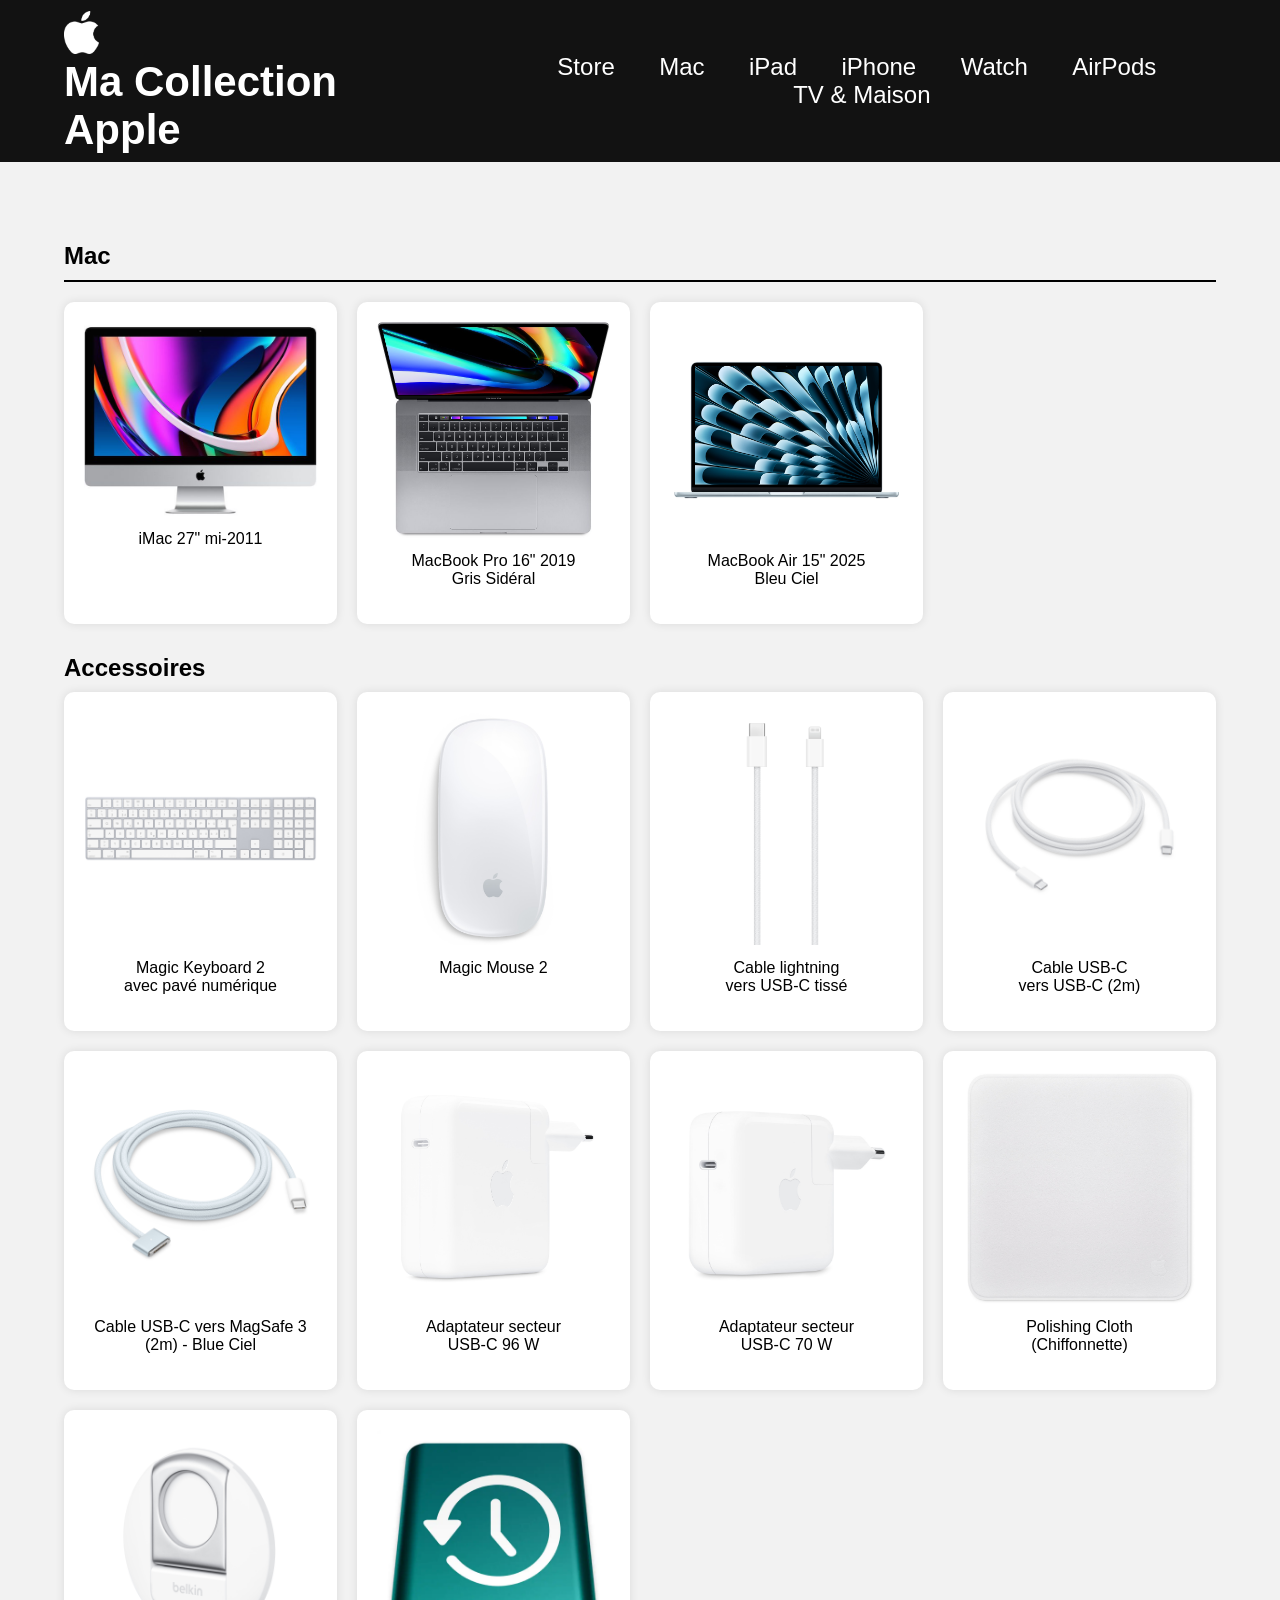
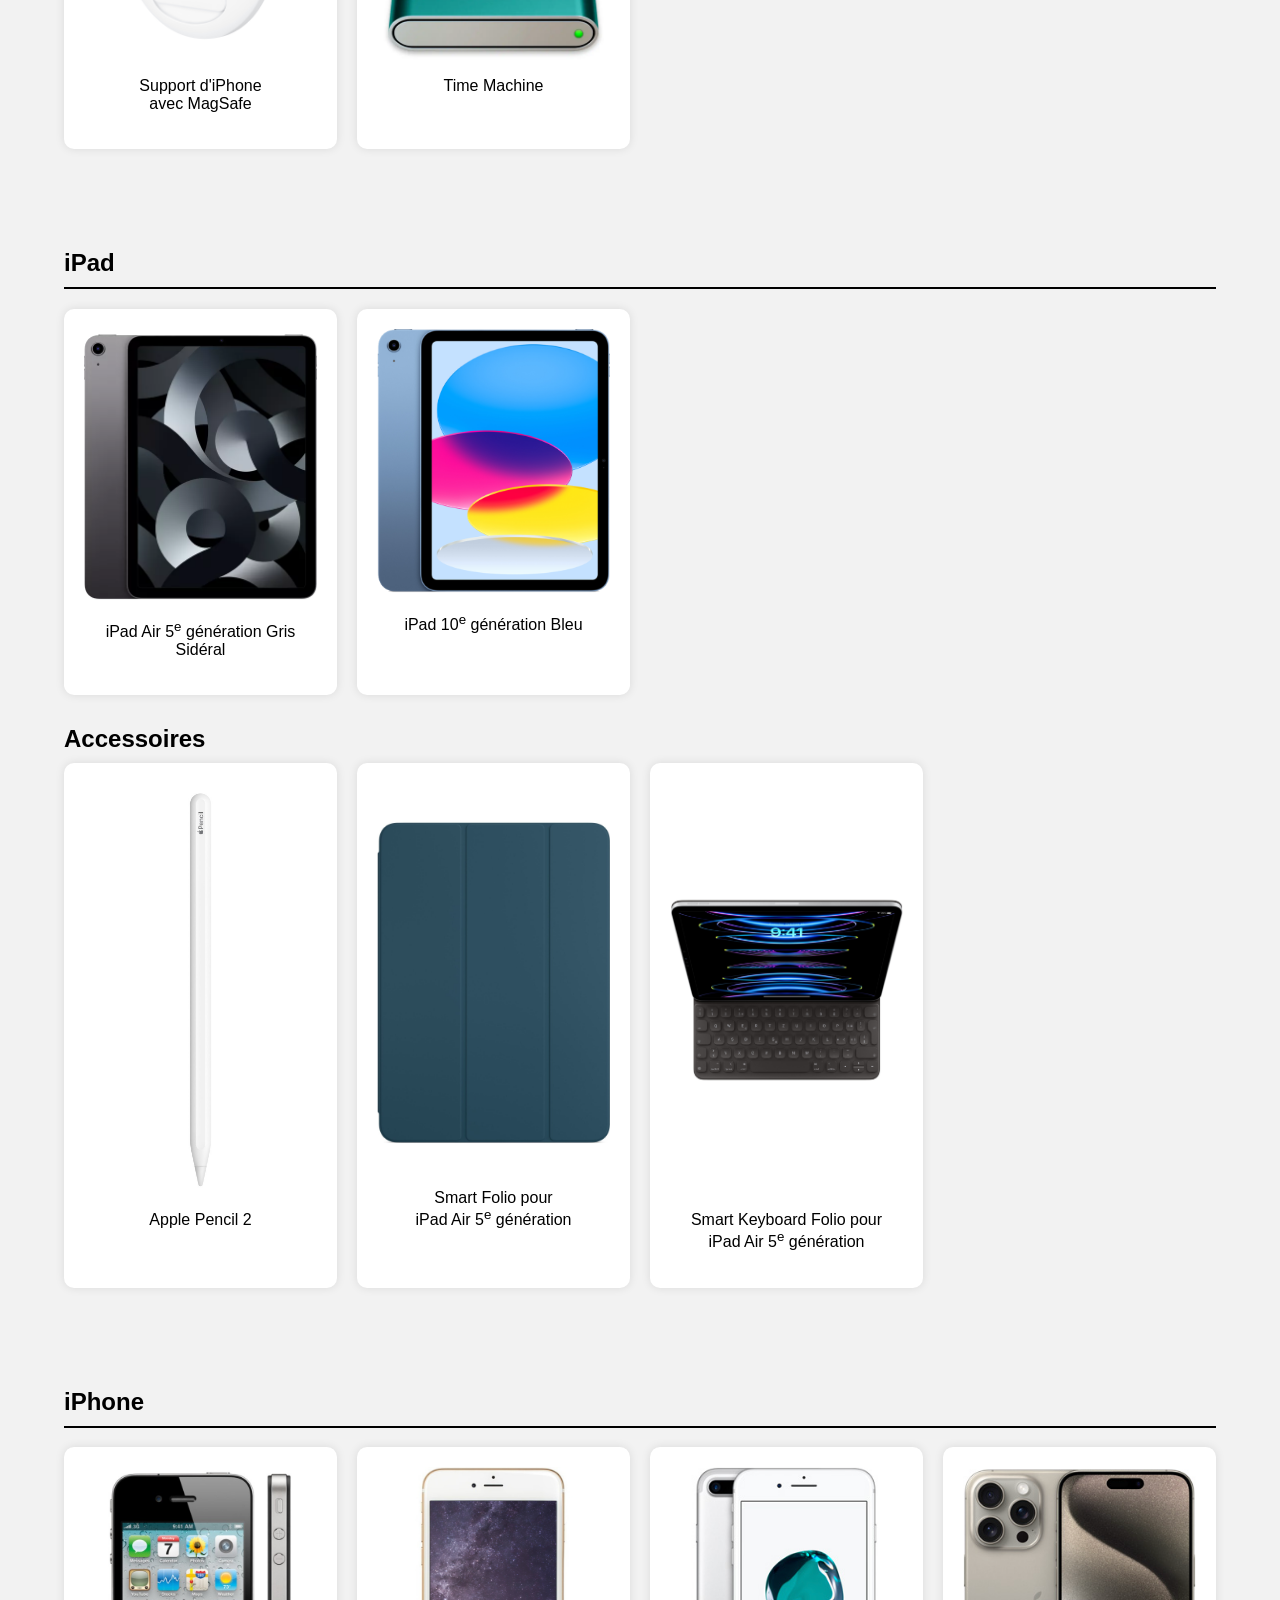
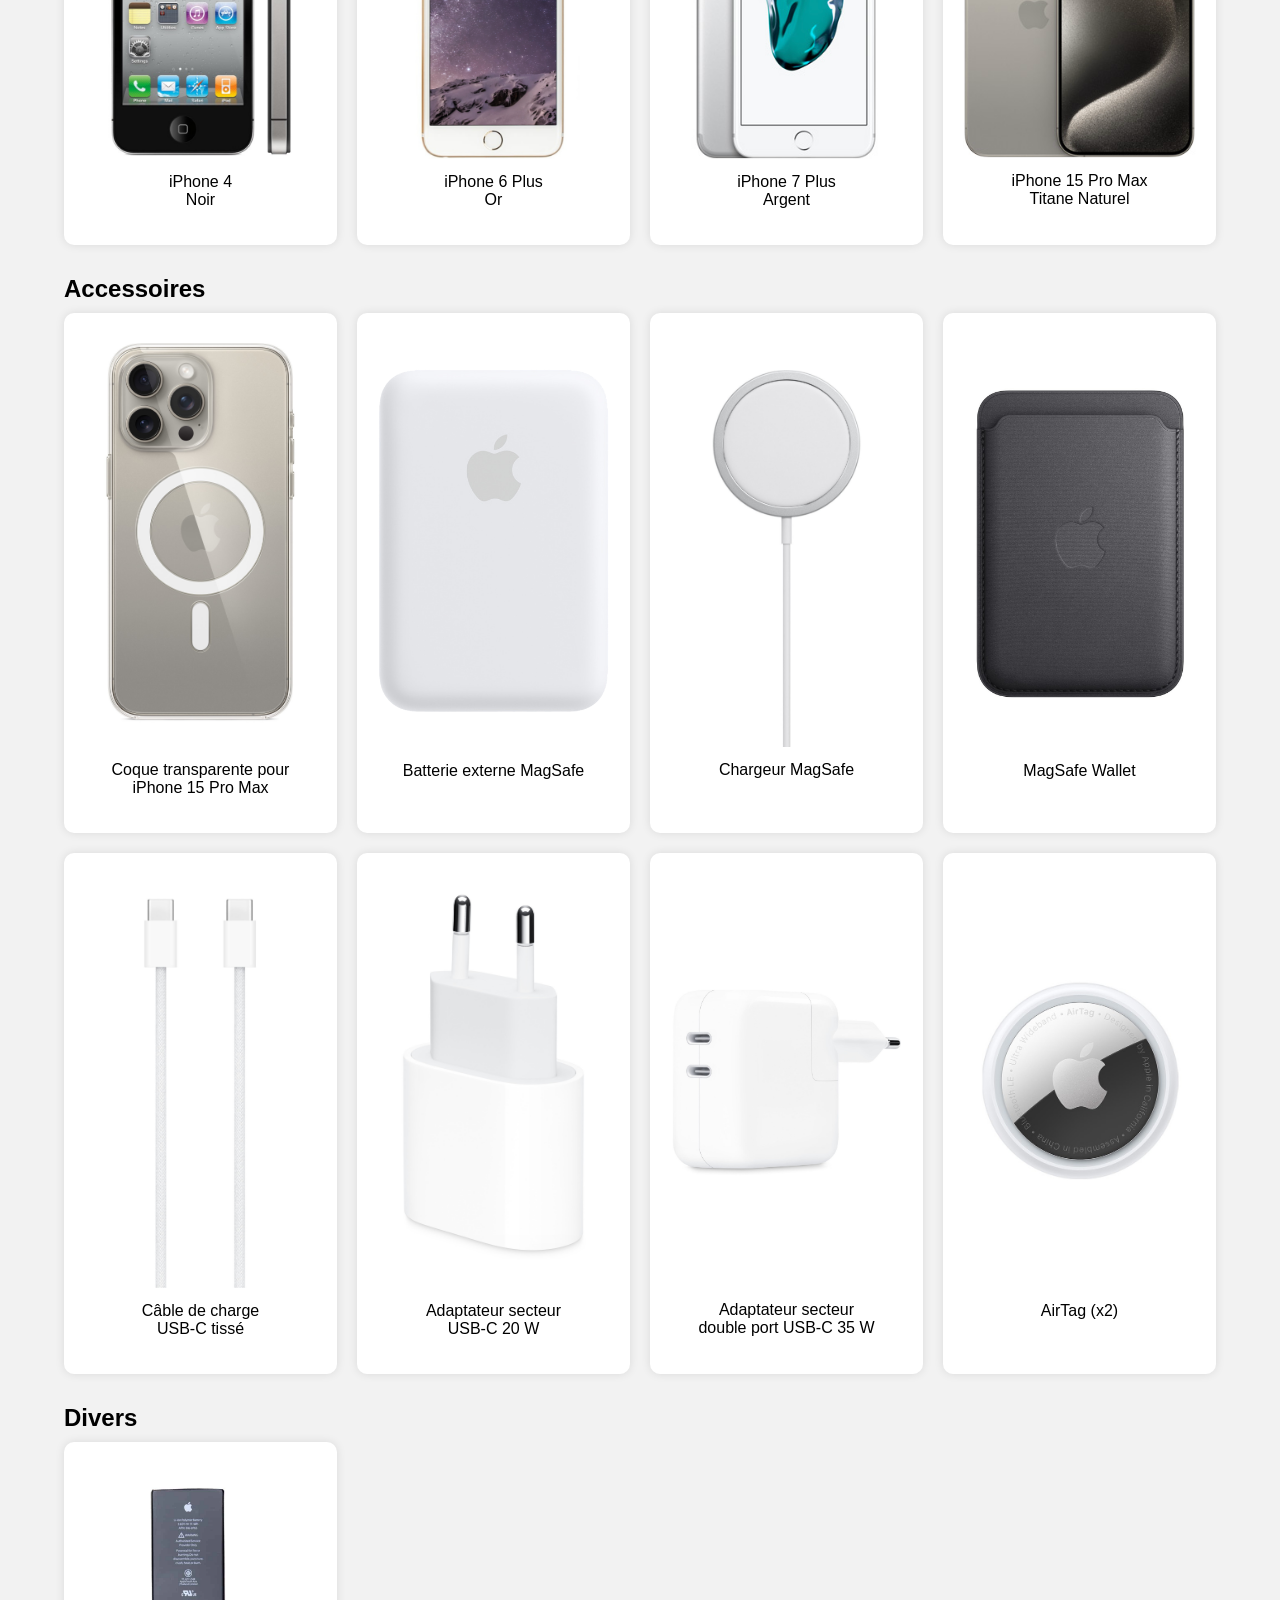
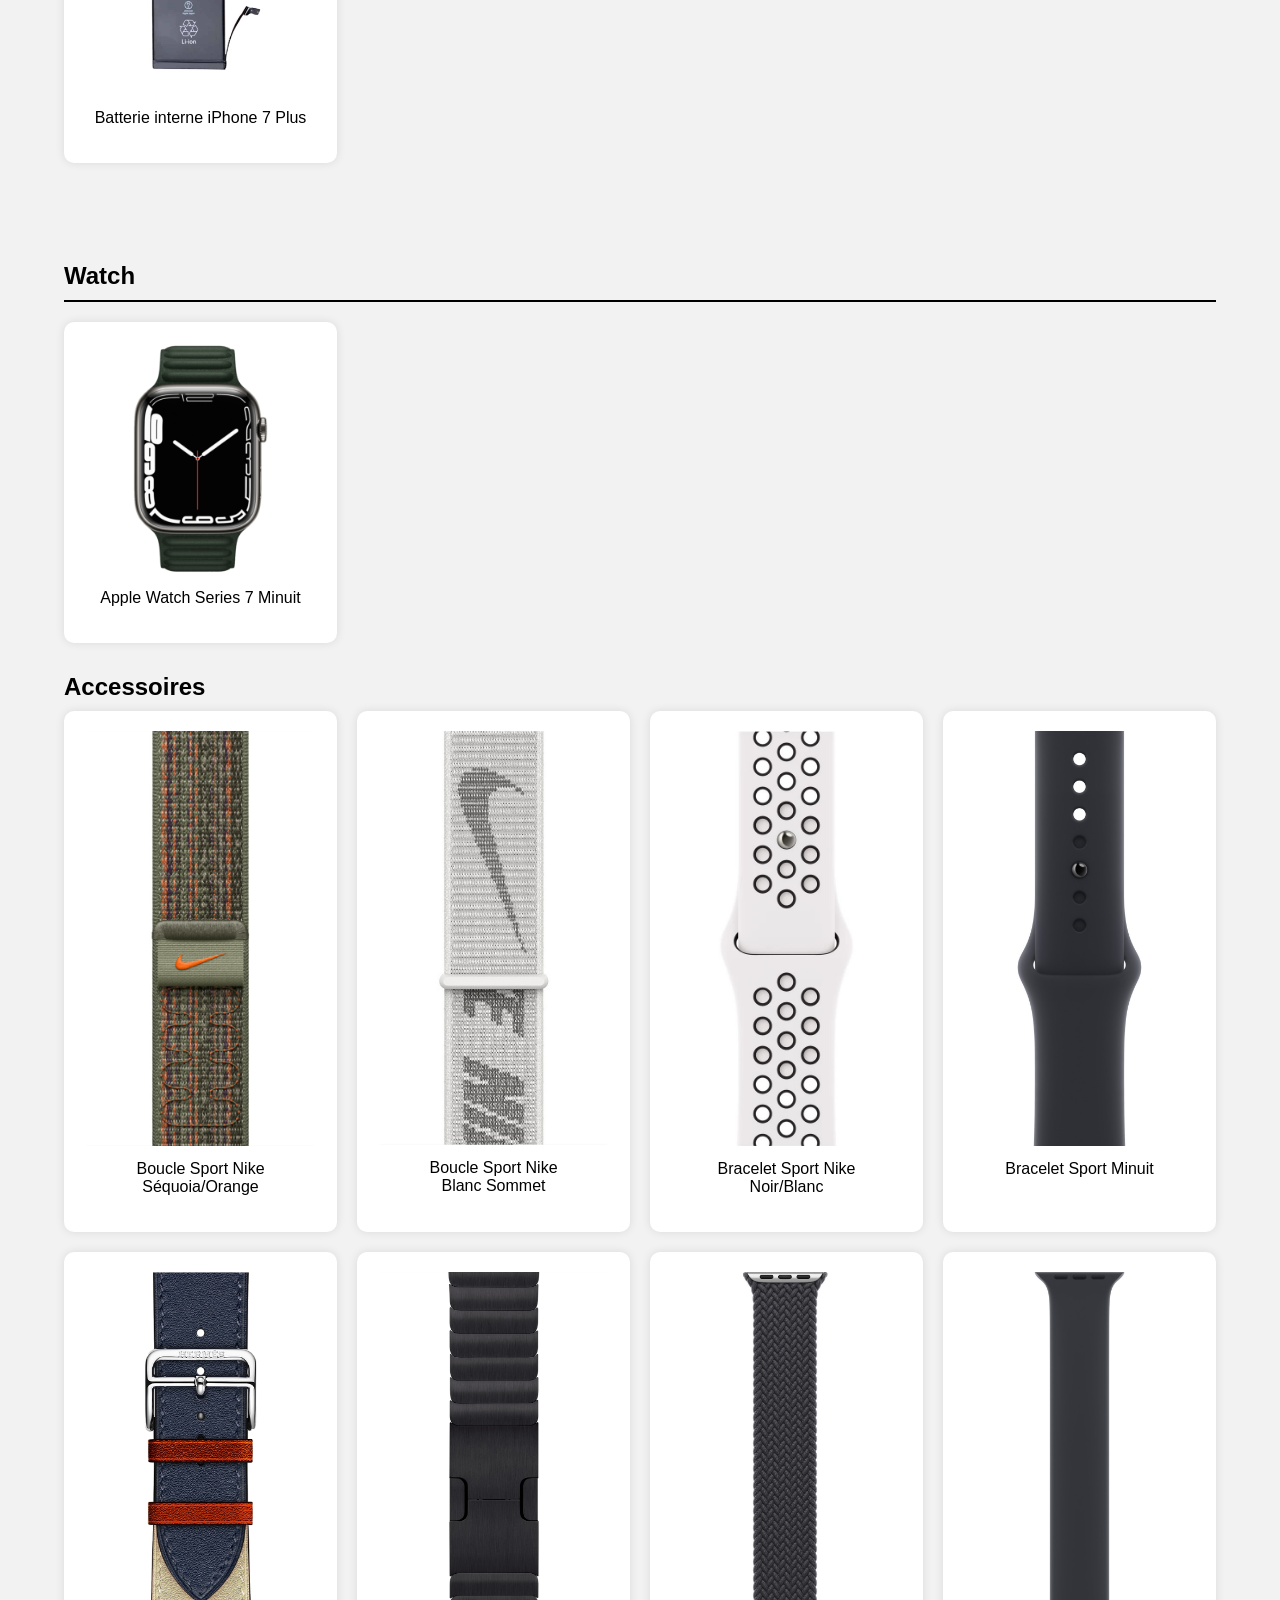
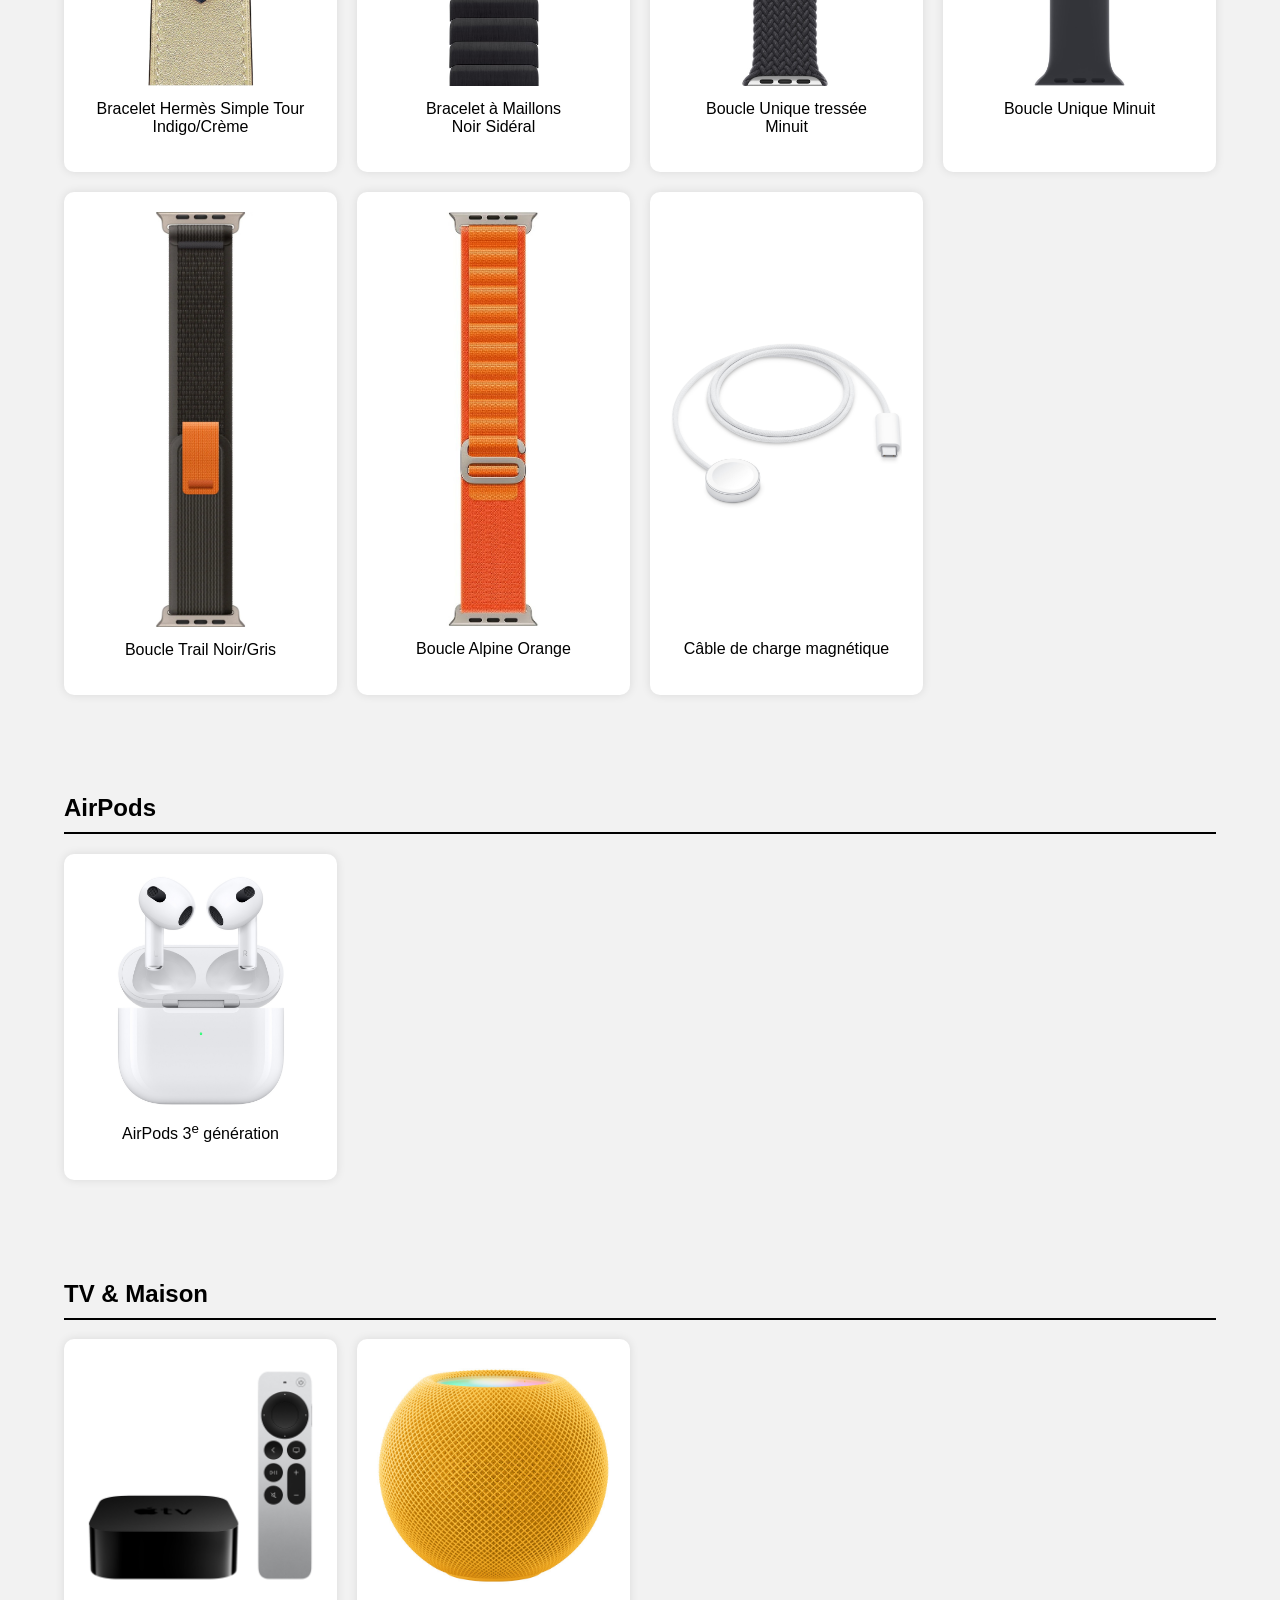
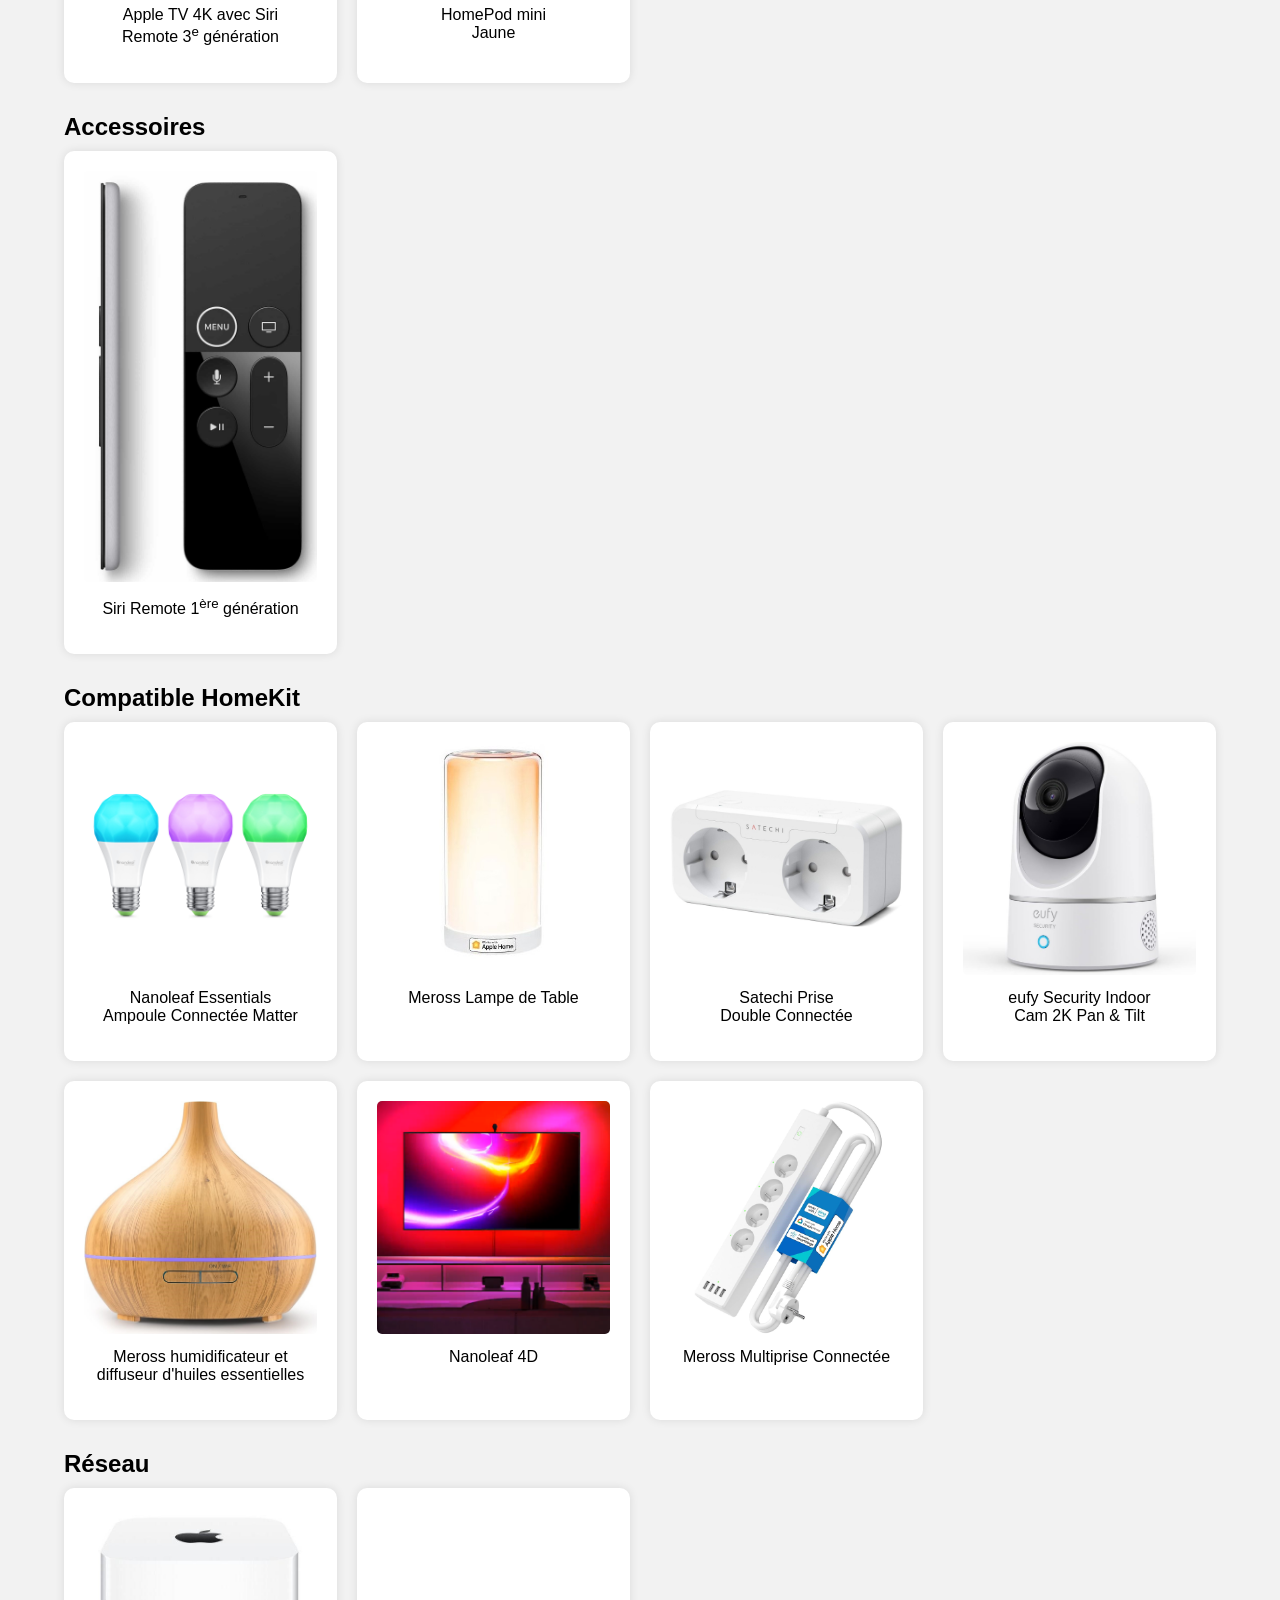
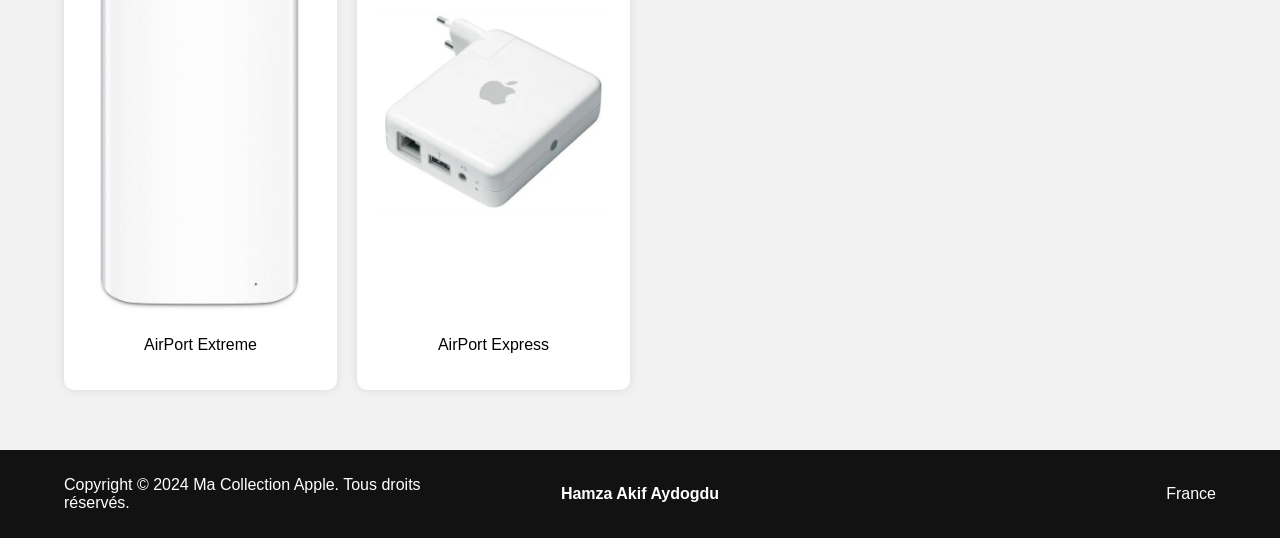
==== commit f53454c6: "Big Update des composants genre tah le fous" ====
--- a/index.html
+++ b/index.html
@@ -66,6 +66,13 @@
                                 </a>
                                 <p>MacBook Pro 16" 2019 <br> Gris Sidéral</p>
                             </div>
+
+                            <div class="product" title="MacBook Air 15 Pouces 2025, Bleu Ciel">
+                                <a href="https://www.apple.com/fr/macbook-air/specs/" target="_blank">
+                                    <img src="images/mac/macbook-air-blue-15.jpeg" alt='Image MacBook Air 15" 2025'>
+                                </a>
+                                <p>MacBook Air 15" 2025 <br> Bleu Ciel</p>
+                            </div>
                         </div>
 
                         <nav>
@@ -98,11 +105,32 @@
                                 <p>Cable lightning <br> vers USB-C tissé</p>
                             </div>
 
+                            <div class="product" title="Cable USB-C vers USB-C (2m)">
+                                <a href="https://www.apple.com/fr/shop/product/MYQT3ZM/A/c%C3%A2ble-de-charge-usb%E2%80%91c-240-w-2-m" target="_blank">
+                                    <img src="images/mac/accessoires/usb-c_to_usb-c_(2m).jpeg" alt="Image cable USB-C vers USB-C (2m)">
+                                </a>
+                                <p>Cable USB-C <br> vers USB-C (2m)</p>
+                            </div>
+
+                            <div class="product" title="Cable USB-C vers MagSafe 3 (2m) - Bleu Ciel">
+                                <a href="https://www.apple.com/fr/shop/product/MDF14ZM/A/c%C3%A2ble-usb-c-vers-magsafe-3-2-m-bleu-ciel" target="_blank">
+                                    <img src="images/mac/accessoires/cable_magsafe_3_bleu_ciel.jpeg" alt="Image cable USB-C vers MagSafe 3 (2m) - Bleu Ciel">
+                                </a>
+                                <p>Cable USB-C vers MagSafe 3 <br> (2m) - Blue Ciel</p>
+                            </div>
+
                             <div class="product" title="Adaptateur secteur USB-C 96 W">
                                 <a href="https://www.apple.com/fr/shop/product/MW2L3ZM/A/adaptateur-secteur-usb%E2%80%91c-96-w" target="_blank">
                                     <img src="images/mac/accessoires/adaptateur_secteur_usbc_96w.jpeg" alt="Image adaptateur secteur USB-C 96 W">
                                 </a>
                                 <p>Adaptateur secteur <br> USB-C 96 W</p>
+                            </div>
+
+                            <div class="product" title="Adaptateur secteur USB-C 70 W">
+                                <a href="https://www.apple.com/fr/shop/product/MXN53ZM/A/Adaptateur%20secteur%20USB%E2%80%91C%2070%C2%A0W" target="_blank">
+                                    <img src="images/mac/accessoires/adaptateur_secteur_usbc_70w.jpeg" alt="Image adaptateur secteur USB-C 70 W">
+                                </a>
+                                <p>Adaptateur secteur <br> USB-C 70 W</p>
                             </div>
 
                             <div class="product" title="Constituée d'un matériau non abrasif doux au toucher, la chiffonnette nettoie n'importe quel écran Apple, y compris ceux en verre nano-texturé, de façon efficace et sûre.">
@@ -280,7 +308,7 @@
                                 <a href="https://www.apple.com/fr/airtag/" target="_blank">
                                     <img src="images/iphone/accessoires/airtag.jpeg" alt="Image AirTag">
                                 </a>
-                                <p>AirTag</p>
+                                <p>AirTag (x2)</p>
                             </div>
                         </div>
 
@@ -501,6 +529,20 @@
                                 </a>
                                 <p>Meross humidificateur et <br> diffuseur d'huiles essentielles</p>
                             </div>
+
+                            <div class="product" title="Nanoleaf 4D - Système d'éclairage intelligent pour des expériences immersives">
+                                <a href="https://nanoleaf.me/fr-FR/products/nanoleaf-4d/?category=4D&version=v1&size=65" target="_blank">
+                                    <img src="images/maison/Nanoleaf_4D.png" alt="Image Nanoleaf 4D">
+                                </a>
+                                <p>Nanoleaf 4D</p>
+                            </div>
+
+                            <div class="product" title="Meross Multiprise Connectée avec 4 Prises et 4 Ports USB, Compatible avec Apple HomeKit, Alexa, Google Assistant, Commande à Distance via l'Application Meross">
+                                <a href="https://www.amazon.fr/Multiprise-Connect%C3%A9e-Compatible-Intelligente-Commande/dp/B0CGRLP3T3?crid=2UJJMGAKOWPZM&dib=eyJ2IjoiMSJ9.[base64].wqWxfr7g5z9gwN6BSoyafR4B5BerSrdMv4nTunqiHKI&dib_tag=se&keywords=prise%2Bhomekit&qid=1748188135&sprefix=prise%2Bho%2Caps%2C126&sr=8-12&ufe=app_do%3Aamzn1.fos.bb6ea7e0-0ef7-4fc8-9adc-4bf1477881dd&th=1" target="_blank">
+                                    <img src="images/maison/meross_multiprise.jpg" alt="Image Meross Multiprise Connectée">
+                                </a>
+                                <p>Meross Multiprise Connectée</p>
+                            </div>
                         </div>
 
                         <nav>
@@ -512,15 +554,15 @@
                         </nav>
 
                         <div class="grid">
-                            <div class="product">
+                            <div class="product" title="AirPort Extreme est un routeur sans fil offrant une connectivité Wi-Fi rapide et fiable, idéal pour une utilisation à domicile ou au bureau.">
                                 <a href="https://support.apple.com/fr-fr/112419" target="_blank">
                                     <img src="images/airport/AirPort Extreme.jpg" alt='Image AirPort Extreme'>
                                 </a>
                                 <p>AirPort Extreme</p>
                             </div>
 
-                            <div class="product">
-                                <a href="https://support.apple.com/fr-ne/112477" target="_blank">
+                            <div class="product" title="AirPort Express est un routeur sans fil compact qui offre une connectivité Wi-Fi rapide et fiable. Il permet de partager une connexion Internet, de diffuser de la musique via AirPlay et de connecter des imprimantes USB. Facile à configurer, il est idéal pour les petites maisons ou les bureaux.">
+                                <a href="https://support.apple.com/fr-fr/112460" target="_blank"></a>
                                     <img src="images/airport/AirPort Express.png" alt='Image AirPort Express'>
                                 </a>
                                 <p>AirPort Express</p>
--- a/styles/styles.css
+++ b/styles/styles.css
@@ -53,19 +53,23 @@
 
 .logo {
     float: left;
-    padding-top: 16px;
+    padding-top: 3px;
 }
 
 .logo img {
     width: 35px;
-    padding-right: 11px;
-    padding-top: 22px;
+    padding-right: 15px;
+    padding-top: 0px;
 }
 
 .title {
     float: left;
-    padding-top: 14px;
+    padding-top: 0px;
     font-size: 21px;
+}
+
+h1 {
+    margin: 0px;
 }
 
 nav {
@@ -77,7 +81,6 @@
     margin-left: -15%;
     padding: 48px;
     text-align: center;
-    
 }
 
 nav ul {
@@ -85,7 +88,6 @@
     margin: 0;
     padding: 48px;
     text-align: center;
-    
 }
 
 nav ul li {
@@ -247,13 +249,7 @@
 }
 
 /* Media queries de fdp pour les téléphones */
-@media only screen and (max-width: 850px) {
-
-    .title {
-        float: left;
-        padding-top: 8px;
-        font-size: 21px;
-    }
+@media only screen and (max-width: 500px) {
 
     header {
         display: block;
@@ -338,13 +334,15 @@
         font-size: 16px;
     }
 
-    .title {
-        font-size: 18px;
-    }
-
     .logo img {
         width: 25px;
-        padding-top: 18px;
+        padding-top: 2px;
+    }
+
+    .title {
+        float: left;
+        padding-top: 8px;
+        font-size: 15px;
     }
 
     .lejpg img {
@@ -396,4 +394,4 @@
         margin-top: 0;
         margin-bottom: 0;
     }
-}
+}
